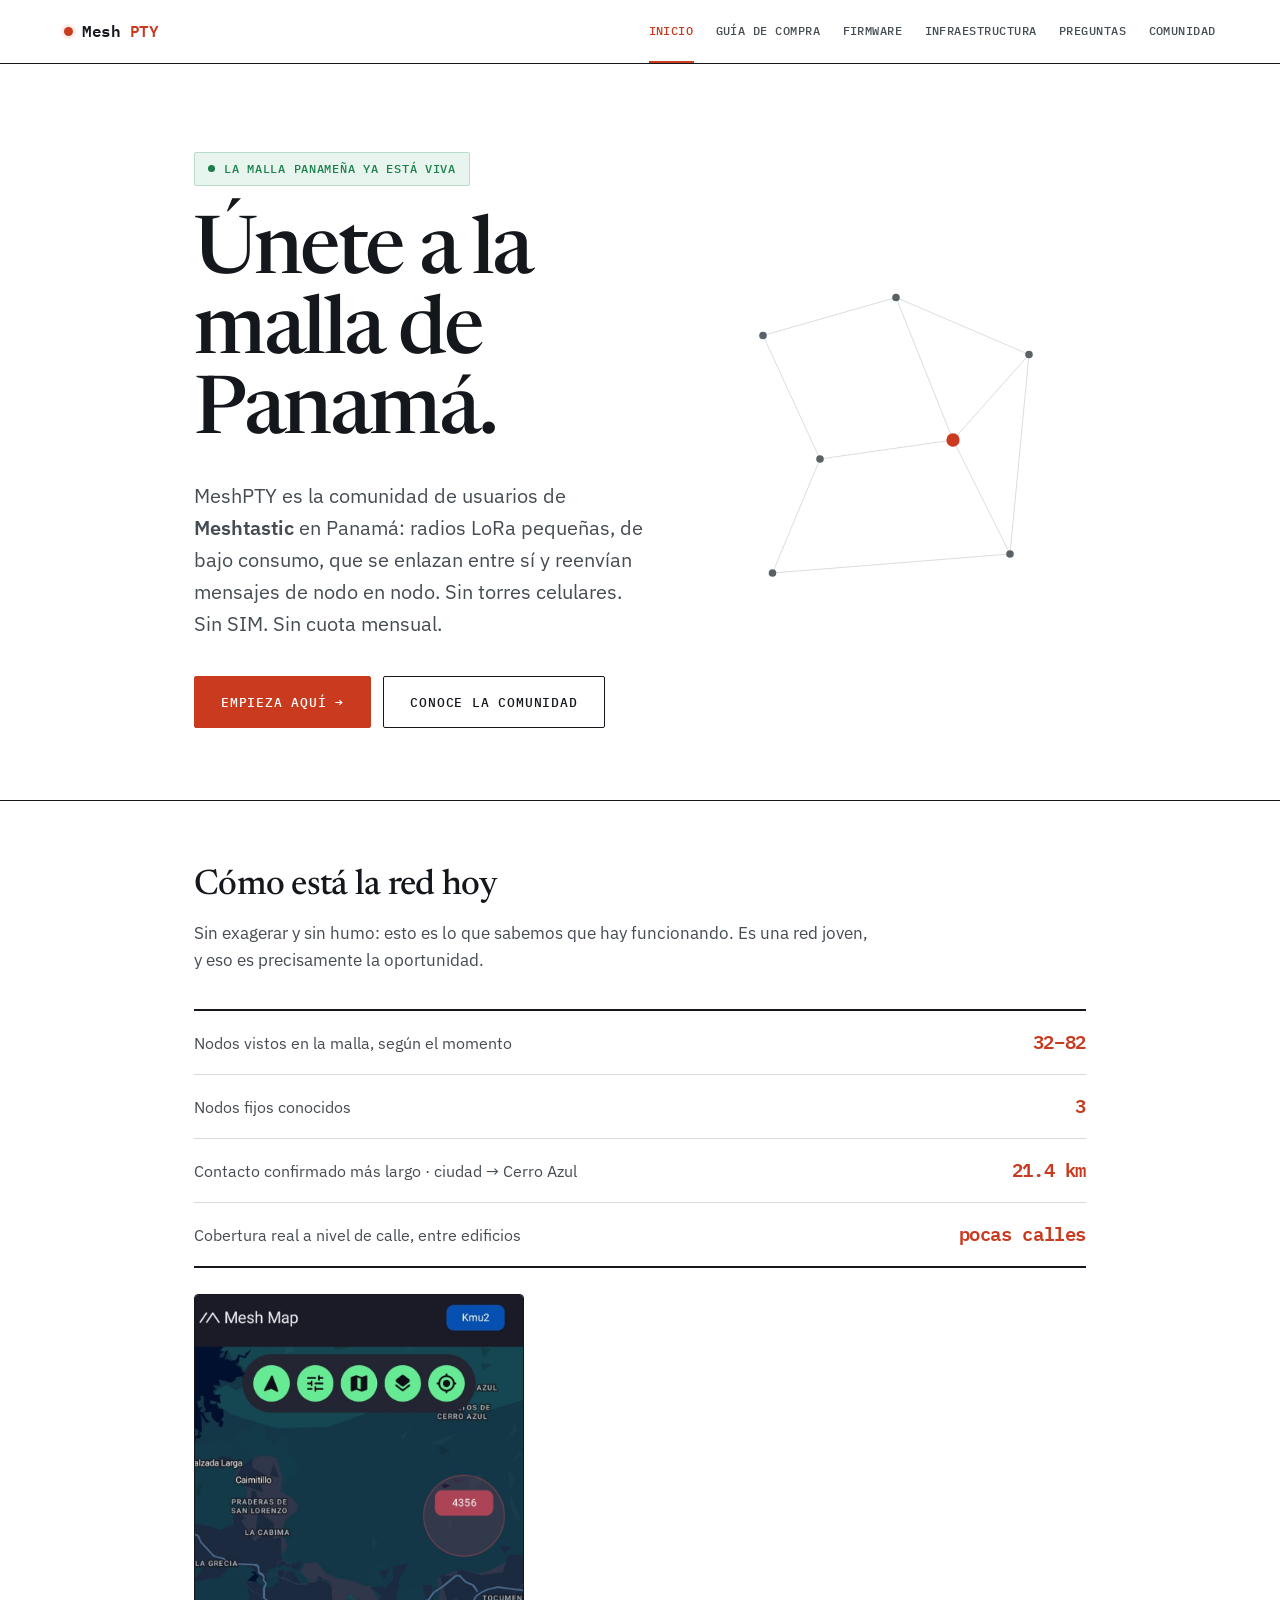
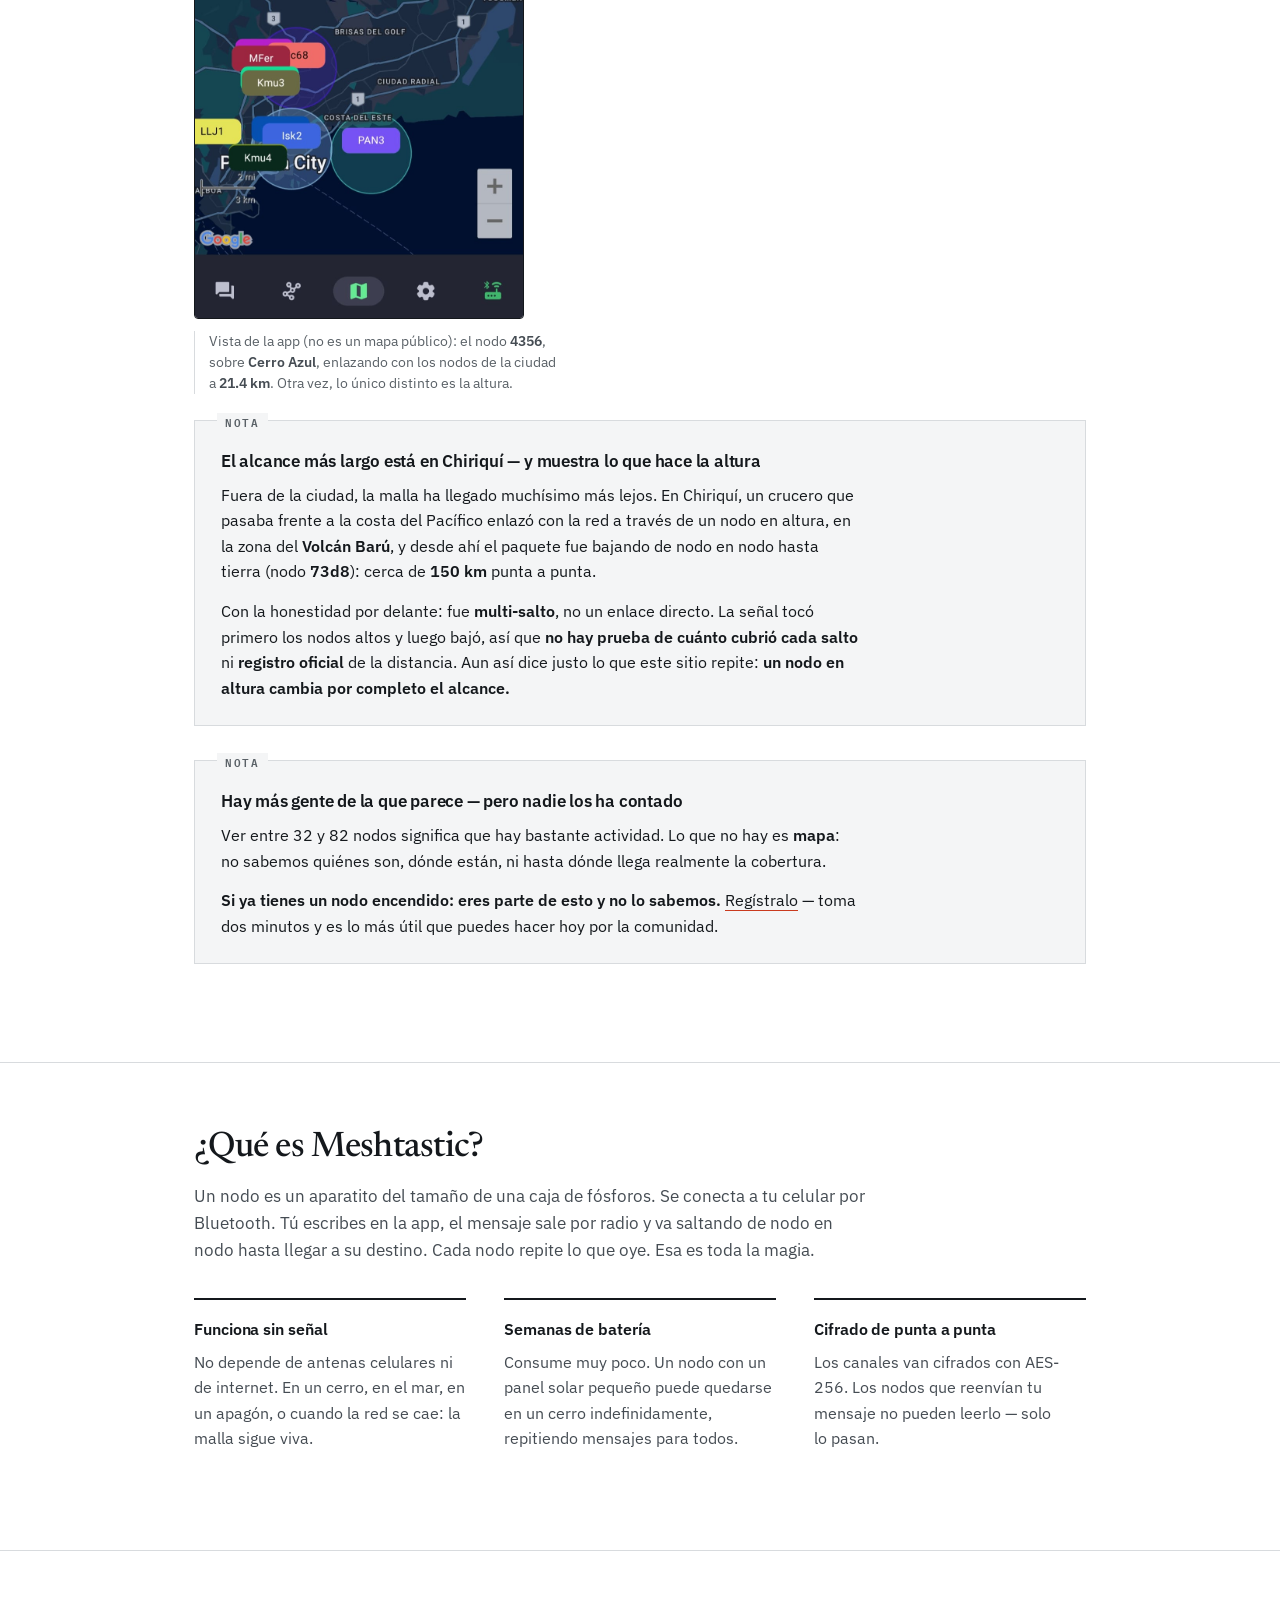
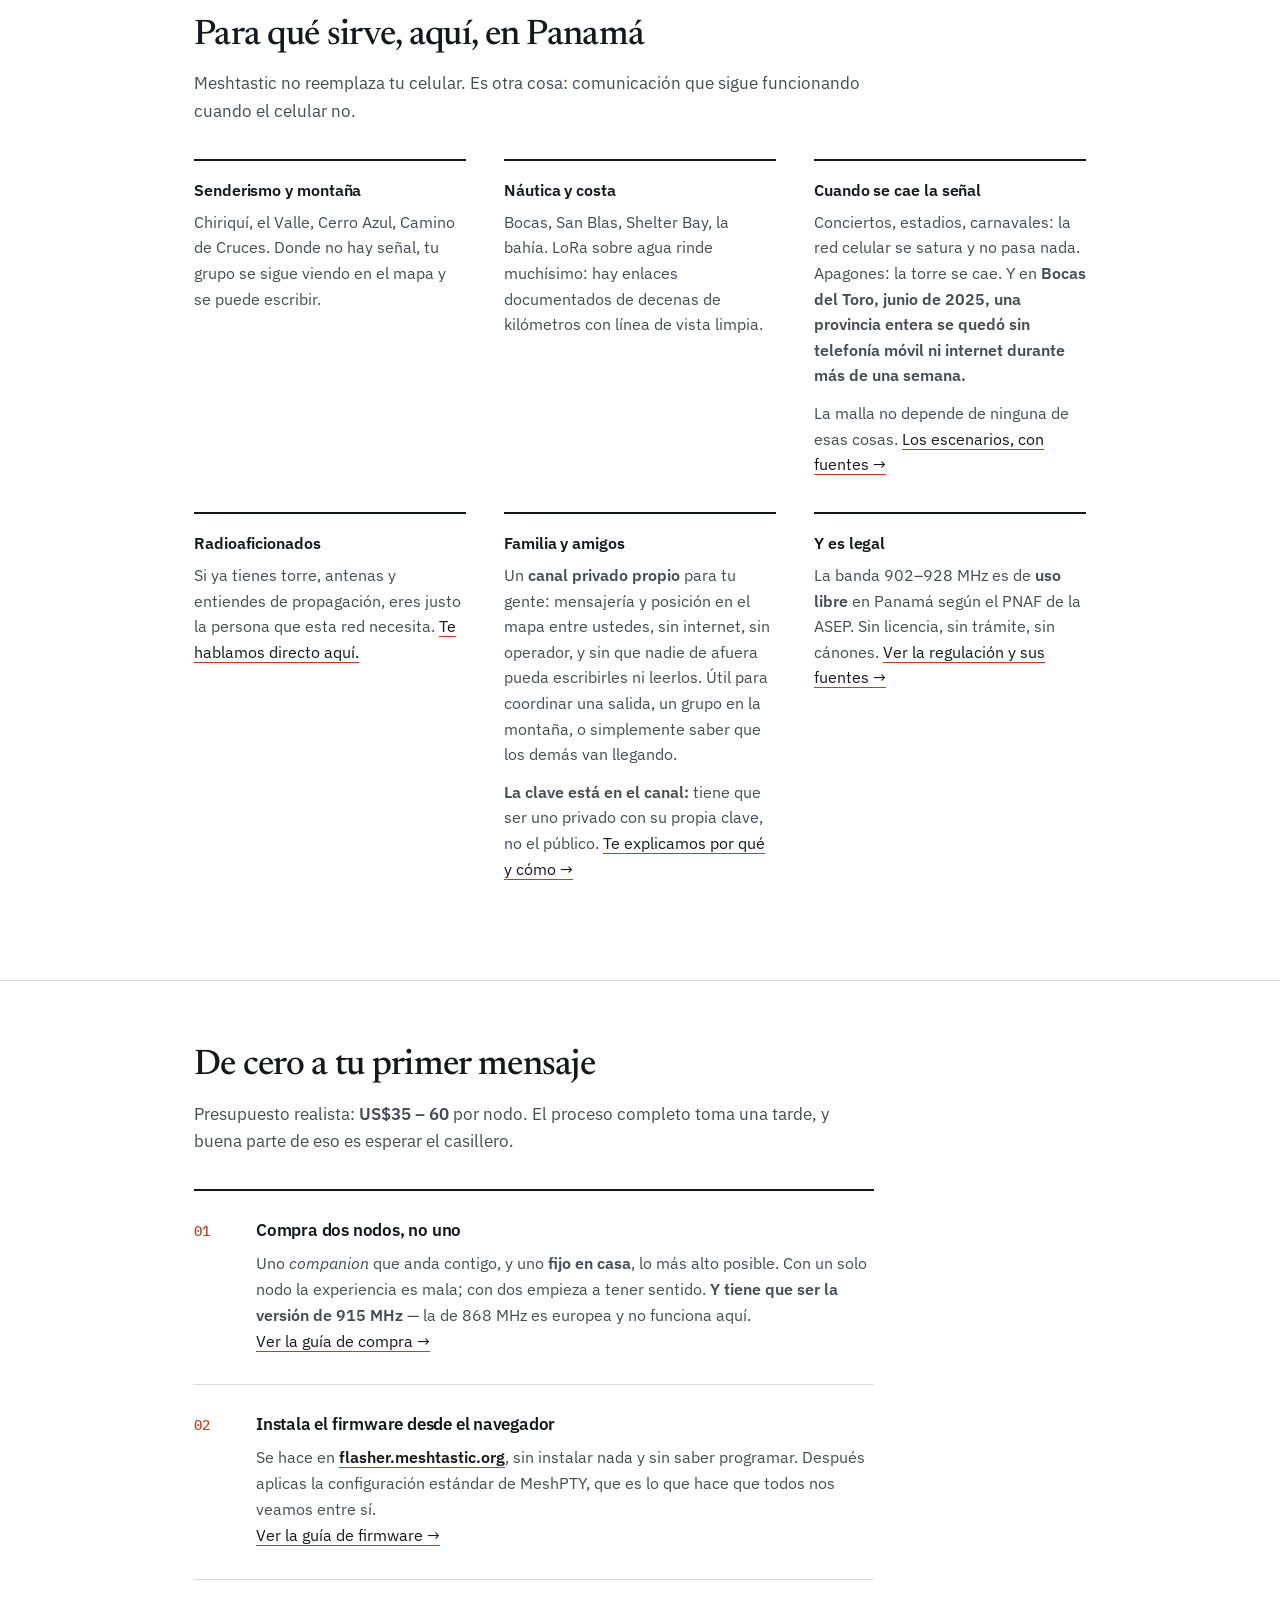
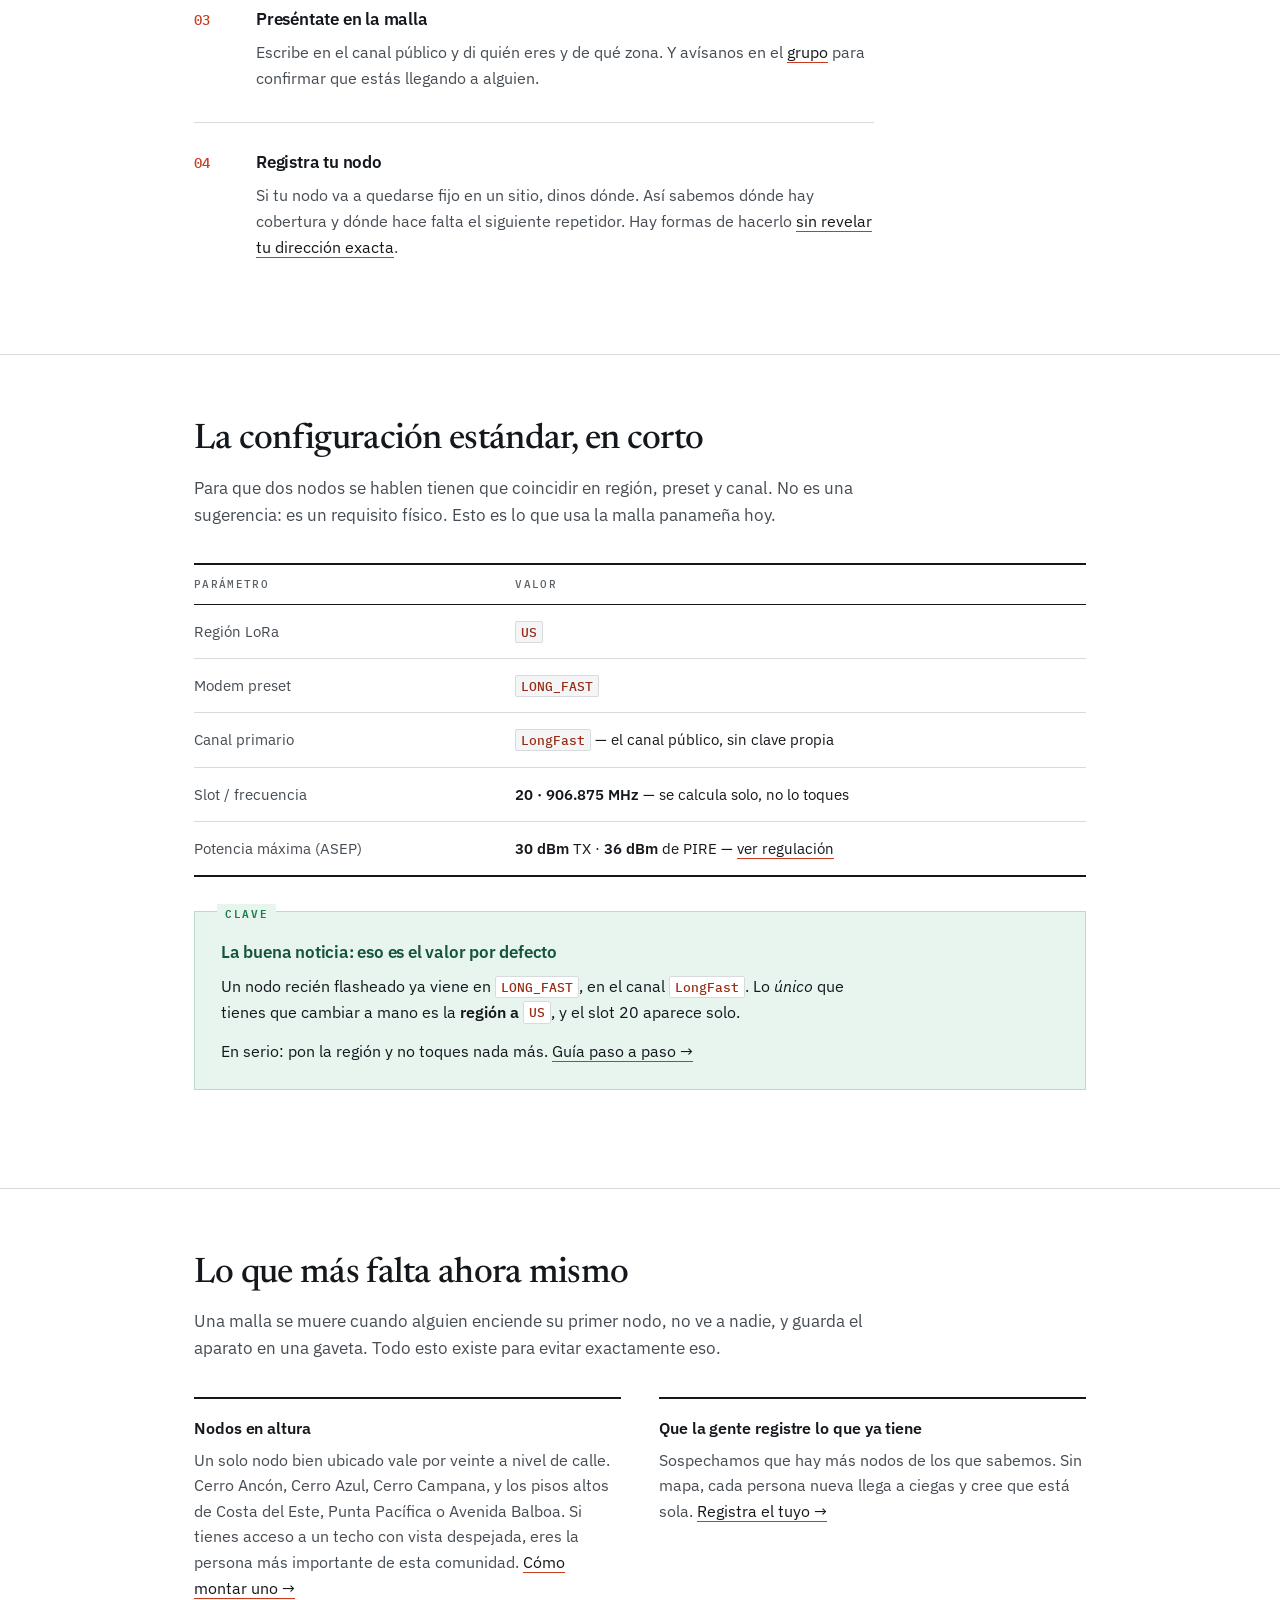
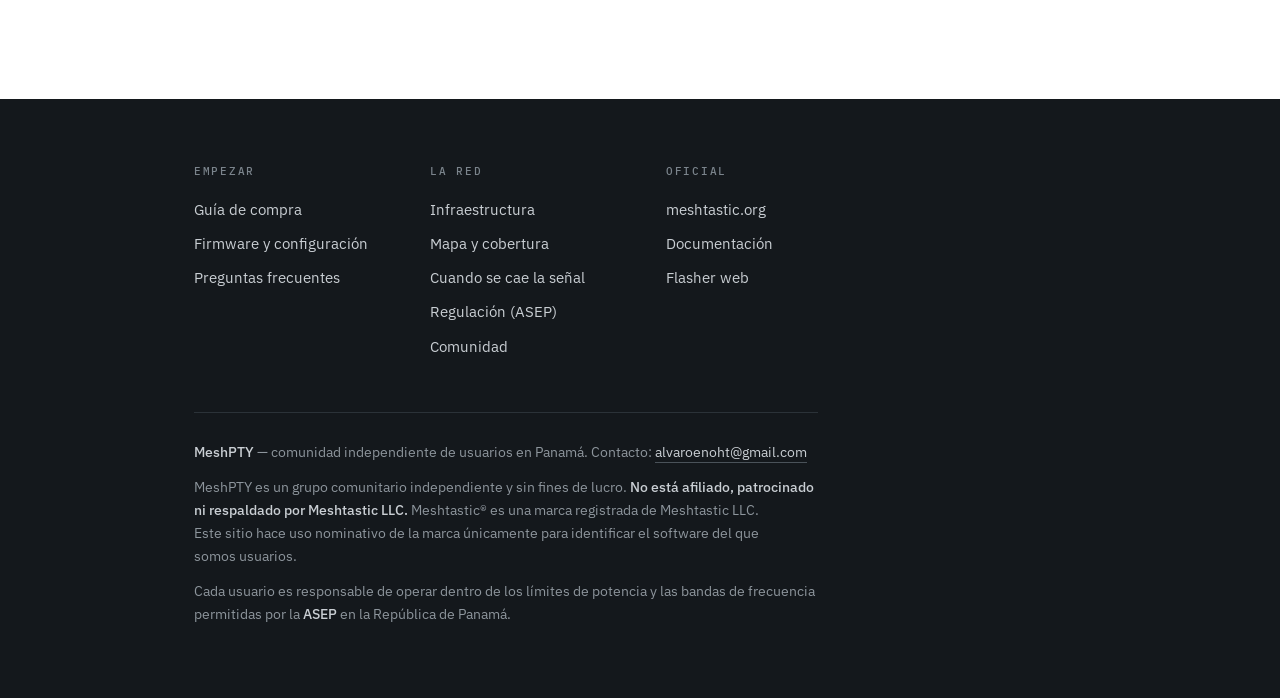
==== index.html @ 0e5d808c "Update longest confirmed contact to 21.4 km (Cerro Azul) A confirmed city-to-Cerro-Azul contact of 2" ====
<!DOCTYPE html>
<html lang="es">
<head>
<meta charset="utf-8">
<meta name="viewport" content="width=device-width, initial-scale=1">
<title>MeshPTY — Comunidad de usuarios de Meshtastic en Panamá</title>
<meta name="description" content="MeshPTY es la comunidad independiente de usuarios de Meshtastic en Panamá. Mensajería por radio LoRa, sin internet y sin operador. Aprende a armar tu nodo y únete a la malla.">
<meta property="og:type" content="website">
<meta property="og:title" content="MeshPTY — Comunidad de usuarios de Meshtastic en Panamá">
<meta property="og:description" content="Mensajería por radio LoRa. Sin internet, sin operador, sin cuota mensual. La malla panameña ya está viva.">
<meta property="og:locale" content="es_PA">
<link rel="preconnect" href="https://fonts.googleapis.com">
<link rel="preconnect" href="https://fonts.gstatic.com" crossorigin>
<link rel="stylesheet" href="styles.css">
<link rel="icon" href="favicon.svg" type="image/svg+xml">
<meta name="theme-color" content="#14181c">
<meta property="og:site_name" content="MeshPTY">
<meta property="og:image" content="https://meshpty.github.io/og.png">
<meta property="og:image:width" content="1200">
<meta property="og:image:height" content="630">
<meta name="twitter:card" content="summary_large_image">
</head>
<body>
<a class="skip" href="#main">Saltar al contenido</a>

<nav>
  <div class="wrap-wide">
    <a class="brand" href="index.html"><span class="dot"></span>Mesh<b>PTY</b></a>
    <div class="links">
      <a href="index.html" aria-current="page">Inicio</a>
      <a href="comprar.html">Guía de compra</a>
      <a href="instalar.html">Firmware</a>
      <a href="nodos-fijos.html">Infraestructura</a>
      <a href="faq.html">Preguntas</a>
      <a href="comunidad.html">Comunidad</a>
    </div>
  </div>
</nav>

<main id="main">

<div class="hero">
  <div class="wrap hero-grid">
    <div class="hero-copy">
      <span class="badge"><span class="live"></span>La malla panameña ya está viva</span>
      <h1>Únete a la malla de Panamá.</h1>
      <p class="lede">
        MeshPTY es la comunidad de usuarios de <strong>Meshtastic</strong> en Panamá: radios LoRa
        pequeñas, de bajo consumo, que se enlazan entre sí y reenvían mensajes de nodo en nodo.
        Sin torres celulares. Sin SIM. Sin cuota mensual.
      </p>
      <div class="cta">
        <a class="btn primary" href="comprar.html">Empieza aquí →</a>
        <a class="btn" href="comunidad.html">Conoce la comunidad</a>
      </div>
    </div>

    <svg class="mesh" viewBox="0 0 400 400" aria-hidden="true" focusable="false">
      <g class="mesh-links">
        <line class="idle" x1="60"  y1="90"  x2="120" y2="220"/>
        <line class="idle" x1="340" y1="110" x2="320" y2="320"/>
        <line class="idle" x1="70"  y1="340" x2="320" y2="320"/>
        <line class="idle" x1="200" y1="50"  x2="340" y2="110"/>

        <line class="r1a" x1="70"  y1="340" x2="120" y2="220"/>
        <line class="r1b" x1="120" y1="220" x2="260" y2="200"/>
        <line class="r1c" x1="260" y1="200" x2="340" y2="110"/>

        <line class="r2a" x1="60"  y1="90"  x2="200" y2="50"/>
        <line class="r2b" x1="200" y1="50"  x2="260" y2="200"/>
        <line class="r2c" x1="260" y1="200" x2="320" y2="320"/>
      </g>

      <g class="mesh-nodes">
        <circle class="n-f" cx="70"  cy="340" r="4"/>
        <circle class="n-d" cx="120" cy="220" r="4"/>
        <circle class="n-c" cx="340" cy="110" r="4"/>
        <circle class="n-a" cx="60"  cy="90"  r="4"/>
        <circle class="n-b" cx="200" cy="50"  r="4"/>
        <circle class="n-g" cx="320" cy="320" r="4"/>
      </g>

      <circle class="mesh-hub" cx="260" cy="200" r="7"/>

      <circle class="packet p1" r="3.5"/>
      <circle class="packet p2" r="3.5"/>
    </svg>
  </div>
</div>

<section>
  <div class="wrap">
    <h2>Cómo está la red hoy</h2>
    <p class="sub">
      Sin exagerar y sin humo: esto es lo que sabemos que hay funcionando. Es una red joven, y eso es
      precisamente la oportunidad.
    </p>

    <div class="ledger">
      <dl>
        <div class="row">
          <dt>Nodos vistos en la malla, según el momento</dt>
          <span class="lead" aria-hidden="true"></span>
          <dd>32–82</dd>
        </div>
        <div class="row">
          <dt>Nodos fijos conocidos</dt>
          <span class="lead" aria-hidden="true"></span>
          <dd>3</dd>
        </div>
        <div class="row">
          <dt>Contacto confirmado más largo · ciudad → Cerro Azul</dt>
          <span class="lead" aria-hidden="true"></span>
          <dd>21.4 km</dd>
        </div>
        <div class="row">
          <dt>Cobertura real a nivel de calle, entre edificios</dt>
          <span class="lead" aria-hidden="true"></span>
          <dd>pocas calles</dd>
        </div>
      </dl>
    </div>

    <figure class="shot" style="margin-top:26px">
      <img src="img/contacto-cerro-azul.jpg" alt="Mesh Map de la app Meshtastic: el nodo 4356 sobre Cerro Azul, al noreste, enlazado con los nodos de la ciudad (Kmu3, Kmu4, Isk2, PAN3, MFer) a 21.4 km de distancia">
      <figcaption>
        Vista de la app (no es un mapa público): el nodo <strong>4356</strong>, sobre <strong>Cerro Azul</strong>,
        enlazando con los nodos de la ciudad a <strong>21.4 km</strong>. Otra vez, lo único distinto es la altura.
      </figcaption>
    </figure>

    <div class="box info" style="margin-top:26px">
      <h3>El alcance más largo está en Chiriquí — y muestra lo que hace la altura</h3>
      <p>
        Fuera de la ciudad, la malla ha llegado muchísimo más lejos. En Chiriquí, un crucero que pasaba
        frente a la costa del Pacífico enlazó con la red a través de un nodo en altura, en la zona del
        <strong>Volcán Barú</strong>, y desde ahí el paquete fue bajando de nodo en nodo hasta tierra
        (nodo <strong>73d8</strong>): cerca de <strong>150 km</strong> punta a punta.
      </p>
      <p class="mb0">
        Con la honestidad por delante: fue <strong>multi-salto</strong>, no un enlace directo. La señal
        tocó primero los nodos altos y luego bajó, así que <strong>no hay prueba de cuánto cubrió cada
        salto</strong> ni <strong>registro oficial</strong> de la distancia. Aun así dice justo lo que
        este sitio repite: <strong>un nodo en altura cambia por completo el alcance.</strong>
      </p>
    </div>

    <div class="box info" style="margin-top:26px">
      <h3>Hay más gente de la que parece — pero nadie los ha contado</h3>
      <p>
        Ver entre 32 y 82 nodos significa que hay bastante actividad. Lo que no hay es
        <strong>mapa</strong>: no sabemos quiénes son, dónde están, ni hasta dónde llega realmente la
        cobertura.
      </p>
      <p>
        <strong>Si ya tienes un nodo encendido: eres parte de esto y no lo sabemos.</strong>
        <a href="mapa.html">Regístralo</a> — toma dos minutos y es lo más útil que puedes hacer hoy por
        la comunidad.
      </p>
    </div>
  </div>
</section>

<section>
  <div class="wrap">
    <h2>¿Qué es Meshtastic?</h2>
    <p class="sub">
      Un nodo es un aparatito del tamaño de una caja de fósforos. Se conecta a tu celular por Bluetooth.
      Tú escribes en la app, el mensaje sale por radio y va saltando de nodo en nodo hasta llegar a su
      destino. Cada nodo repite lo que oye. Esa es toda la magia.
    </p>

    <div class="grid g3">
      <div class="card soft">
        <h3>Funciona sin señal</h3>
        <p>
          No depende de antenas celulares ni de internet. En un cerro, en el mar, en un apagón, o cuando
          la red se cae: la malla sigue viva.
        </p>
      </div>
      <div class="card soft">
        <h3>Semanas de batería</h3>
        <p>
          Consume muy poco. Un nodo con un panel solar pequeño puede quedarse en un cerro
          indefinidamente, repitiendo mensajes para todos.
        </p>
      </div>
      <div class="card soft">
        <h3>Cifrado de punta a punta</h3>
        <p>
          Los canales van cifrados con AES-256. Los nodos que reenvían tu mensaje no pueden leerlo — solo
          lo pasan.
        </p>
      </div>
    </div>
  </div>
</section>

<section>
  <div class="wrap">
    <h2>Para qué sirve, aquí, en Panamá</h2>
    <p class="sub">
      Meshtastic no reemplaza tu celular. Es otra cosa: comunicación que sigue funcionando cuando el
      celular no.
    </p>

    <div class="grid g2">
      <div class="card">
        <h3>Senderismo y montaña</h3>
        <p>
          Chiriquí, el Valle, Cerro Azul, Camino de Cruces. Donde no hay señal, tu grupo se sigue viendo
          en el mapa y se puede escribir.
        </p>
      </div>
      <div class="card">
        <h3>Náutica y costa</h3>
        <p>
          Bocas, San Blas, Shelter Bay, la bahía. LoRa sobre agua rinde muchísimo: hay enlaces
          documentados de decenas de kilómetros con línea de vista limpia.
        </p>
      </div>
      <div class="card">
        <h3>Cuando se cae la señal</h3>
        <p>
          Conciertos, estadios, carnavales: la red celular se satura y no pasa nada. Apagones: la torre
          se cae. Y en <strong>Bocas del Toro, junio de 2025, una provincia entera se quedó sin telefonía
          móvil ni internet durante más de una semana.</strong>
        </p>
        <p>
          La malla no depende de ninguna de esas cosas.
          <a href="sin-senal.html">Los escenarios, con fuentes →</a>
        </p>
      </div>
      <div class="card">
        <h3>Radioaficionados</h3>
        <p>
          Si ya tienes torre, antenas y entiendes de propagación, eres justo la persona que esta red
          necesita. <a href="comunidad.html#radioaficionados">Te hablamos directo aquí.</a>
        </p>
      </div>
      <div class="card">
        <h3>Familia y amigos</h3>
        <p>
          Un <strong>canal privado propio</strong> para tu gente: mensajería y posición en el mapa entre
          ustedes, sin internet, sin operador, y sin que nadie de afuera pueda escribirles ni leerlos.
          Útil para coordinar una salida, un grupo en la montaña, o simplemente saber que los demás van
          llegando.
        </p>
        <p>
          <strong>La clave está en el canal:</strong> tiene que ser uno privado con su propia clave, no
          el público. <a href="faq.html">Te explicamos por qué y cómo →</a>
        </p>
      </div>
      <div class="card">
        <h3>Y es legal</h3>
        <p>
          La banda 902–928 MHz es de <strong>uso libre</strong> en Panamá según el PNAF de la ASEP. Sin
          licencia, sin trámite, sin cánones.
          <a href="legal.html">Ver la regulación y sus fuentes →</a>
        </p>
      </div>
    </div>
  </div>
</section>

<section>
  <div class="wrap">
    <h2>De cero a tu primer mensaje</h2>
    <p class="sub">
      Presupuesto realista: <strong>US$35 – 60</strong> por nodo. El proceso completo toma una tarde, y
      buena parte de eso es esperar el casillero.
    </p>

    <ol class="steps">
      <li>
        <h3>Compra dos nodos, no uno</h3>
        <p>
          Uno <em>companion</em> que anda contigo, y uno <strong>fijo en casa</strong>, lo más alto
          posible. Con un solo nodo la experiencia es mala; con dos empieza a tener sentido.
          <strong>Y tiene que ser la versión de 915 MHz</strong> — la de 868 MHz es europea y no
          funciona aquí.
          <br><a href="comprar.html">Ver la guía de compra →</a>
        </p>
      </li>
      <li>
        <h3>Instala el firmware desde el navegador</h3>
        <p>
          Se hace en <strong><a href="https://flasher.meshtastic.org" target="_blank" rel="noopener">flasher.meshtastic.org</a></strong>,
          sin instalar nada y sin saber programar. Después aplicas la configuración estándar de MeshPTY,
          que es lo que hace que todos nos veamos entre sí.
          <br><a href="instalar.html">Ver la guía de firmware →</a>
        </p>
      </li>
      <li>
        <h3>Preséntate en la malla</h3>
        <p>
          Escribe en el canal público y di quién eres y de qué zona. Y avísanos en el
          <a href="comunidad.html">grupo</a> para confirmar que estás llegando a alguien.
        </p>
      </li>
      <li>
        <h3>Registra tu nodo</h3>
        <p>
          Si tu nodo va a quedarse fijo en un sitio, dinos dónde. Así sabemos dónde hay cobertura y dónde
          hace falta el siguiente repetidor. Hay formas de hacerlo
          <a href="nodos-fijos.html#privacidad">sin revelar tu dirección exacta</a>.
        </p>
      </li>
    </ol>
  </div>
</section>

<section>
  <div class="wrap">
    <h2>La configuración estándar, en corto</h2>
    <p class="sub">
      Para que dos nodos se hablen tienen que coincidir en región, preset y canal. No es una sugerencia:
      es un requisito físico. Esto es lo que usa la malla panameña hoy.
    </p>

    <div class="tbl-wrap">
      <table class="tbl">
        <thead>
          <tr><th scope="col">Parámetro</th><th scope="col">Valor</th></tr>
        </thead>
        <tbody>
          <tr><td>Región LoRa</td><td><strong><code>US</code></strong></td></tr>
          <tr><td>Modem preset</td><td><strong><code>LONG_FAST</code></strong></td></tr>
          <tr><td>Canal primario</td><td><strong><code>LongFast</code></strong> — el canal público, sin clave propia</td></tr>
          <tr><td>Slot / frecuencia</td><td><strong>20 · 906.875 MHz</strong> — se calcula solo, no lo toques</td></tr>
          <tr><td>Potencia máxima (ASEP)</td><td><strong>30 dBm</strong> TX · <strong>36 dBm</strong> de PIRE — <a href="legal.html">ver regulación</a></td></tr>
        </tbody>
      </table>
    </div>

    <div class="box ok">
      <h3>La buena noticia: eso es el valor por defecto</h3>
      <p>
        Un nodo recién flasheado ya viene en <code>LONG_FAST</code>, en el canal <code>LongFast</code>.
        Lo <em>único</em> que tienes que cambiar a mano es la <strong>región a <code>US</code></strong>, y
        el slot 20 aparece solo.
      </p>
      <p class="mb0">
        En serio: pon la región y no toques nada más. <a href="instalar.html">Guía paso a paso →</a>
      </p>
    </div>
  </div>
</section>

<section>
  <div class="wrap">
    <h2>Lo que más falta ahora mismo</h2>
    <p class="sub">
      Una malla se muere cuando alguien enciende su primer nodo, no ve a nadie, y guarda el aparato en
      una gaveta. Todo esto existe para evitar exactamente eso.
    </p>

    <div class="grid g2">
      <div class="card">
        <h3>Nodos en altura</h3>
        <p>
          Un solo nodo bien ubicado vale por veinte a nivel de calle. Cerro Ancón, Cerro Azul, Cerro
          Campana, y los pisos altos de Costa del Este, Punta Pacífica o Avenida Balboa. Si tienes acceso
          a un techo con vista despejada, eres la persona más importante de esta comunidad.
          <a href="nodos-fijos.html">Cómo montar uno →</a>
        </p>
      </div>
      <div class="card">
        <h3>Que la gente registre lo que ya tiene</h3>
        <p>
          Sospechamos que hay más nodos de los que sabemos. Sin mapa, cada persona nueva llega a ciegas y
          cree que está sola. <a href="mapa.html">Registra el tuyo →</a>
        </p>
      </div>
    </div>
  </div>
</section>

</main>

<footer>
  <div class="wrap">
    <div class="cols">
      <div class="col">
        <h4>Empezar</h4>
        <a href="comprar.html">Guía de compra</a>
        <a href="instalar.html">Firmware y configuración</a>
        <a href="faq.html">Preguntas frecuentes</a>
      </div>
      <div class="col">
        <h4>La red</h4>
        <a href="nodos-fijos.html">Infraestructura</a>
        <a href="mapa.html">Mapa y cobertura</a>
        <a href="sin-senal.html">Cuando se cae la señal</a>
        <a href="legal.html">Regulación (ASEP)</a>
        <a href="comunidad.html">Comunidad</a>
      </div>
      <div class="col">
        <h4>Oficial</h4>
        <a href="https://meshtastic.org" target="_blank" rel="noopener">meshtastic.org</a>
        <a href="https://meshtastic.org/docs/getting-started/" target="_blank" rel="noopener">Documentación</a>
        <a href="https://flasher.meshtastic.org" target="_blank" rel="noopener">Flasher web</a>
      </div>
    </div>

    <div class="fine">
      <p>
        <strong>MeshPTY</strong> — comunidad independiente de usuarios en Panamá.
        Contacto: <a href="mailto:alvaroenoht@gmail.com">alvaroenoht@gmail.com</a>
      </p>
      <p>
        MeshPTY es un grupo comunitario independiente y sin fines de lucro. <strong>No está afiliado,
        patrocinado ni respaldado por Meshtastic LLC.</strong> Meshtastic® es una marca registrada de
        Meshtastic LLC. Este sitio hace uso nominativo de la marca únicamente para identificar el software
        del que somos usuarios.
      </p>
      <p>
        Cada usuario es responsable de operar dentro de los límites de potencia y las bandas de frecuencia
        permitidas por la <strong>ASEP</strong> en la República de Panamá.
      </p>
    </div>
  </div>
</footer>

</body>
</html>
---- styles.css ----
/* ============================================================
   MeshPTY — sistema visual
   Registro: manual de campo. No landing, no SaaS.

   Escena: azotea en Ciudad de Panamá, mediodía, sol directo.
   Alguien con el celular en una mano y un nodo en la otra,
   leyendo LONG_FAST sin poder equivocarse.
   → Tema claro, alto contraste, denso, legible bajo reflejo.

   Color:  naranja de torre (#C93A1E) — el naranja internacional
           de obstrucción, el que se pinta en las antenas.
   Tipos:  Newsreader (serif, titulares · autoridad de manual)
           IBM Plex Sans (cuerpo)
           IBM Plex Mono (datos, etiquetas, config)
           Eje de contraste real: serif + sans + mono.
   ============================================================ */

@import url('https://fonts.googleapis.com/css2?family=Newsreader:ital,opsz,wght@0,6..72,400;0,6..72,500;0,6..72,600;1,6..72,400&family=IBM+Plex+Sans:wght@400;500;600;700&family=IBM+Plex+Mono:wght@400;500;600&display=swap');

:root{
  /* --- tipos --- */
  --font-display:"Newsreader", Georgia, serif;
  --font-body:"IBM Plex Sans", system-ui, -apple-system, sans-serif;
  --font-mono:"IBM Plex Mono", ui-monospace, SFMono-Regular, Menlo, monospace;

  /* --- superficie: off-white croma 0, sin tinte "cálido" --- */
  --paper:#ffffff;
  --paper-2:#f4f5f6;
  --paper-3:#eceeef;

  /* --- tinta: contraste verificado sobre --paper y --paper-2 --- */
  --ink:#14181c;      /* 16.4:1 */
  --ink-2:#454c53;    /* 8.0:1  */
  --ink-3:#5a6167;    /* 5.9:1  — piso para texto pequeño */

  /* --- reglas --- */
  --rule:#d8dbde;
  --rule-strong:#14181c;

  /* --- señal: naranja de torre --- */
  --signal:#c93a1e;        /* 5.1:1 sobre blanco */
  --signal-deep:#992a13;   /* 7.4:1 */
  --signal-tint:#fdeee9;
  --signal-line:#f0c4b8;

  /* --- vivo --- */
  --live:#1b7f4c;          /* 5.0:1 */
  --live-tint:#e8f4ee;
  --live-line:#b8dcc8;

  /* --- z-index semántico --- */
  --z-sticky:100;
  --z-skip:200;

  /* --- ritmo --- */
  --measure:68ch;
  --max:940px;
  --max-wide:1200px;

  /* --- curva: exponencial, sin rebote --- */
  --ease:cubic-bezier(.22,1,.36,1);
}

*{box-sizing:border-box}

html{
  scroll-behavior:smooth;
  /* permite animar block-size:auto en el FAQ (Chrome/Edge) */
  interpolate-size:allow-keywords;
}

/* la barra es fija: cualquier ancla debe aterrizar DEBAJO de ella,
   no detrás. Sin esto, "#privacidad" deja el titular tapado. */
[id]{scroll-margin-top:84px}

::selection{background:var(--signal);color:#fff}

body{
  margin:0;
  background:var(--paper);
  color:var(--ink);
  font-family:var(--font-body);
  font-size:17px;
  line-height:1.65;
  -webkit-font-smoothing:antialiased;
  text-rendering:optimizeLegibility;
}

.wrap{max-width:var(--max);margin:0 auto;padding:0 24px}
.wrap-wide{max-width:var(--max-wide);margin:0 auto;padding:0 24px}

/* medida de línea: la prosa no pasa de ~68ch */
section p,
section ul,
section ol,
.phead p{max-width:var(--measure)}

a{color:var(--ink);text-decoration:none;
  background-image:linear-gradient(var(--signal),var(--signal));
  background-size:100% 1px;background-repeat:no-repeat;background-position:0 100%;
  padding-bottom:1px;transition:background-size .25s var(--ease), color .2s var(--ease);
}
a:hover{color:var(--signal-deep);background-size:100% 2px}
a:focus-visible,button:focus-visible{
  outline:2px solid var(--signal);outline-offset:3px;border-radius:2px;
}

strong{font-weight:600}
em{font-style:italic}

code{
  font-family:var(--font-mono);
  font-weight:500;font-size:.86em;
  background:var(--paper-2);
  border:1px solid var(--rule);
  padding:.08em .38em;border-radius:2px;
  color:var(--signal-deep);
  white-space:nowrap;
}

/* ---------- skip ---------- */
.skip{
  position:absolute;left:-9999px;top:0;z-index:var(--z-skip);
  background:var(--ink);color:#fff;padding:12px 18px;font-weight:600;
  background-image:none;
}
.skip:focus{left:0}

/* ============================================================
   NAV — barra de estación. Mono, densa, scroll lateral en móvil.
   ============================================================ */
nav{
  position:sticky;top:0;z-index:var(--z-sticky);
  background:var(--paper);
  border-bottom:1px solid var(--rule-strong);
}
nav .wrap-wide{display:flex;align-items:center;gap:28px;min-height:60px}

.brand{
  display:flex;align-items:center;gap:9px;flex:none;
  font-family:var(--font-mono);
  font-weight:600;font-size:1.02rem;letter-spacing:-.02em;
  color:var(--ink);background-image:none;padding:0;
}
.brand:hover{color:var(--ink)}
.brand .dot{
  width:9px;height:9px;border-radius:50%;background:var(--signal);flex:none;
  box-shadow:0 0 0 3px var(--signal-tint);
}
.brand b{color:var(--signal);font-weight:600}

nav .links{
  margin-left:auto;display:flex;gap:22px;align-items:center;
  overflow-x:auto;scrollbar-width:none;
  -webkit-overflow-scrolling:touch;
}
nav .links::-webkit-scrollbar{display:none}
nav .links a{
  font-family:var(--font-mono);
  font-size:.78rem;font-weight:500;letter-spacing:.04em;
  text-transform:uppercase;white-space:nowrap;
  color:var(--ink-2);background-image:none;padding:20px 0;
  border-bottom:2px solid transparent;
  transition:color .18s var(--ease),border-color .18s var(--ease);
}
nav .links a:hover{color:var(--ink);border-bottom-color:var(--rule)}
nav .links a[aria-current="page"]{color:var(--signal);border-bottom-color:var(--signal)}

@media(max-width:900px){
  nav .wrap-wide{gap:16px;padding-right:0}
  nav .links{gap:18px;padding-right:24px;mask-image:linear-gradient(90deg,#000 88%,transparent)}
  nav .links a{padding:18px 0;font-size:.74rem}
}

/* ============================================================
   CABECERAS
   ============================================================ */
.phead{
  padding:64px 0 44px;
  border-bottom:1px solid var(--rule);
}
.phead .eyebrow{
  display:block;
  font-family:var(--font-mono);
  font-size:.72rem;font-weight:500;letter-spacing:.14em;
  text-transform:uppercase;color:var(--signal);
  margin-bottom:18px;
}
.phead h1{
  margin:0 0 18px;
  font-family:var(--font-display);
  font-size:clamp(2.4rem,5.6vw,3.8rem);
  line-height:1.05;letter-spacing:-.025em;font-weight:500;
  text-wrap:balance;
}
.phead p{margin:0;color:var(--ink-2);font-size:1.15rem;line-height:1.55}

/* ---------- hero (portada) ---------- */
.hero{
  padding:88px 0 72px;
  border-bottom:1px solid var(--rule-strong);
  position:relative;overflow:hidden;
}
.hero-grid{
  display:grid;
  grid-template-columns:minmax(0,1fr) minmax(0,380px);
  gap:56px;align-items:center;
}
.hero-copy{min-width:0}
@media(max-width:900px){
  .hero-grid{grid-template-columns:minmax(0,1fr);gap:40px}
  .hero .mesh{max-width:320px;margin:0 auto}
}

/* ============================================================
   LA MALLA — no es decoración. Es el mecanismo del sitio.

   Meshtastic funciona por ALMACENAMIENTO Y REENVÍO: un nodo
   recibe el paquete, lo guarda, y entonces lo retransmite.
   Por eso el paquete no se desliza: SALTA, se detiene en cada
   nodo, y vuelve a salir. Al llegar, el nodo se enciende y el
   enlace que usó se ilumina.

   Dos rutas simultáneas, porque una malla no tiene un camino
   único — tiene todos los caminos a la vez.
   ============================================================ */
.hero .mesh{width:100%;height:auto;overflow:visible}
.mesh-links line{stroke:var(--rule);stroke-width:1}
.mesh-nodes circle{fill:var(--ink-3)}
.mesh-hub{fill:var(--signal)}
.packet{fill:var(--signal);opacity:0}

@media (prefers-reduced-motion: no-preference){

  /* --- los paquetes: saltan y descansan en cada nodo --- */
  .packet.p1{
    offset-path:path("M 70 340 L 120 220 L 260 200 L 340 110");
    animation:hop-1 4.6s linear infinite;
  }
  .packet.p2{
    offset-path:path("M 60 90 L 200 50 L 260 200 L 320 320");
    animation:hop-2 5.8s linear infinite;
    animation-delay:1.9s;
  }

  /* --- los enlaces se encienden justo cuando el paquete pasa --- */
  .mesh-links .r1a{animation:lit-r1a 4.6s linear infinite}
  .mesh-links .r1b{animation:lit-r1b 4.6s linear infinite}
  .mesh-links .r1c{animation:lit-r1c 4.6s linear infinite}
  .mesh-links .r2a{animation:lit-r2a 5.8s linear infinite 1.9s}
  .mesh-links .r2b{animation:lit-r2b 5.8s linear infinite 1.9s}
  .mesh-links .r2c{animation:lit-r2c 5.8s linear infinite 1.9s}

  /* --- los nodos: el que recibe se enciende. El resto respira --- */
  .mesh-nodes .n-d{animation:recv-1-hop 4.6s linear infinite}
  .mesh-nodes .n-c{animation:recv-1-end 4.6s linear infinite}
  .mesh-nodes .n-b{animation:recv-2-hop 5.8s linear infinite 1.9s}
  .mesh-nodes .n-g{animation:recv-2-end 5.8s linear infinite 1.9s}
  .mesh-nodes .n-f,
  .mesh-nodes .n-a{animation:node-breathe 4s var(--ease) infinite}
  .mesh-nodes .n-a{animation-delay:1.4s}

  /* el hub está en las dos rutas: nunca descansa */
  .mesh-hub{animation:hub-pulse 2.6s var(--ease) infinite}
}

/* Ruta 1 · F → D → E → C  (tramos: 33% / 69% / 100% del recorrido) */
@keyframes hop-1{
  0%{offset-distance:0%;opacity:0}
  4%{opacity:1}
  8%{offset-distance:0%}
  30%{offset-distance:33%;animation-timing-function:cubic-bezier(.4,0,.2,1)}
  38%{offset-distance:33%}
  62%{offset-distance:69%;animation-timing-function:cubic-bezier(.4,0,.2,1)}
  70%{offset-distance:69%}
  93%{offset-distance:100%;opacity:1;animation-timing-function:cubic-bezier(.4,0,.2,1)}
  100%{offset-distance:100%;opacity:0}
}
/* Ruta 2 · A → B → E → G */
@keyframes hop-2{
  0%{offset-distance:0%;opacity:0}
  4%{opacity:1}
  8%{offset-distance:0%}
  30%{offset-distance:33%;animation-timing-function:cubic-bezier(.4,0,.2,1)}
  38%{offset-distance:33%}
  62%{offset-distance:70%;animation-timing-function:cubic-bezier(.4,0,.2,1)}
  70%{offset-distance:70%}
  93%{offset-distance:100%;opacity:1;animation-timing-function:cubic-bezier(.4,0,.2,1)}
  100%{offset-distance:100%;opacity:0}
}

/* enlaces encendidos — cada uno solo durante su tramo */
@keyframes lit-r1a{
  0%,7%{stroke:var(--rule);stroke-width:1}
  10%{stroke:var(--signal);stroke-width:1.6}
  30%{stroke:var(--signal);stroke-width:1.6}
  46%,100%{stroke:var(--rule);stroke-width:1}
}
@keyframes lit-r1b{
  0%,37%{stroke:var(--rule);stroke-width:1}
  40%{stroke:var(--signal);stroke-width:1.6}
  62%{stroke:var(--signal);stroke-width:1.6}
  78%,100%{stroke:var(--rule);stroke-width:1}
}
@keyframes lit-r1c{
  0%,69%{stroke:var(--rule);stroke-width:1}
  72%{stroke:var(--signal);stroke-width:1.6}
  93%{stroke:var(--signal);stroke-width:1.6}
  100%{stroke:var(--rule);stroke-width:1}
}
@keyframes lit-r2a{
  0%,7%{stroke:var(--rule);stroke-width:1}
  10%{stroke:var(--signal);stroke-width:1.6}
  30%{stroke:var(--signal);stroke-width:1.6}
  46%,100%{stroke:var(--rule);stroke-width:1}
}
@keyframes lit-r2b{
  0%,37%{stroke:var(--rule);stroke-width:1}
  40%{stroke:var(--signal);stroke-width:1.6}
  62%{stroke:var(--signal);stroke-width:1.6}
  78%,100%{stroke:var(--rule);stroke-width:1}
}
@keyframes lit-r2c{
  0%,69%{stroke:var(--rule);stroke-width:1}
  72%{stroke:var(--signal);stroke-width:1.6}
  93%{stroke:var(--signal);stroke-width:1.6}
  100%{stroke:var(--rule);stroke-width:1}
}

/* nodos que reciben: se encienden al llegar el paquete */
@keyframes recv-1-hop{
  0%,29%{r:4;fill:var(--ink-3)}
  32%{r:7;fill:var(--signal)}
  44%{r:4.5;fill:var(--signal)}
  58%,100%{r:4;fill:var(--ink-3)}
}
@keyframes recv-1-end{
  0%,92%{r:4;fill:var(--ink-3)}
  95%{r:7;fill:var(--signal)}
  100%{r:5;fill:var(--signal)}
}
@keyframes recv-2-hop{
  0%,29%{r:4;fill:var(--ink-3)}
  32%{r:7;fill:var(--signal)}
  44%{r:4.5;fill:var(--signal)}
  58%,100%{r:4;fill:var(--ink-3)}
}
@keyframes recv-2-end{
  0%,92%{r:4;fill:var(--ink-3)}
  95%{r:7;fill:var(--signal)}
  100%{r:5;fill:var(--signal)}
}
@keyframes node-breathe{
  0%,100%{r:4;fill:var(--ink-3)}
  50%{r:5;fill:var(--ink-2)}
}
@keyframes hub-pulse{
  0%,100%{r:7;opacity:1}
  50%{r:8.6;opacity:.8}
}

.hero .badge{
  display:inline-flex;align-items:center;gap:9px;
  font-family:var(--font-mono);
  font-size:.76rem;font-weight:500;letter-spacing:.06em;text-transform:uppercase;
  color:var(--live);
  border:1px solid var(--live-line);background:var(--live-tint);
  padding:6px 13px;border-radius:2px;margin-bottom:28px;
}
.hero .badge .live{
  width:7px;height:7px;border-radius:50%;background:var(--live);flex:none;
  animation:pulse 2.4s var(--ease) infinite;
}
@keyframes pulse{
  0%,100%{opacity:1;box-shadow:0 0 0 0 rgba(27,127,76,.4)}
  50%{opacity:.75;box-shadow:0 0 0 5px rgba(27,127,76,0)}
}

.hero h1{
  margin:0 0 26px;
  font-family:var(--font-display);
  font-size:clamp(2.8rem,7vw,5rem);
  line-height:1;letter-spacing:-.03em;font-weight:500;
  max-width:14ch;text-wrap:balance;
}
.hero .lede{
  font-size:clamp(1.08rem,2vw,1.25rem);color:var(--ink-2);
  max-width:56ch;margin:0 0 36px;line-height:1.6;text-wrap:pretty;
}

/* ============================================================
   BOTONES — rectos, sin radio grande. Herramienta, no producto.
   ============================================================ */
.cta{display:flex;flex-wrap:wrap;gap:12px}
.btn{
  display:inline-block;padding:14px 26px;border-radius:2px;
  font-family:var(--font-mono);
  font-weight:500;font-size:.84rem;letter-spacing:.06em;text-transform:uppercase;
  border:1px solid var(--ink);color:var(--ink);background:transparent;
  background-image:none;
  transition:background-color .2s var(--ease),color .2s var(--ease),border-color .2s var(--ease);
}
.btn:hover{background:var(--ink);color:#fff;border-color:var(--ink)}
.btn.primary{background:var(--signal);border-color:var(--signal);color:#fff}
.btn.primary:hover{background:var(--signal-deep);border-color:var(--signal-deep);color:#fff}

/* ============================================================
   SECCIONES Y TITULARES
   ============================================================ */
section{padding:64px 0}
section + section{border-top:1px solid var(--rule)}

h2{
  font-family:var(--font-display);
  font-size:clamp(1.6rem,3.4vw,2.2rem);
  letter-spacing:-.02em;font-weight:500;line-height:1.18;
  margin:0 0 14px;text-wrap:balance;
}
h3{
  font-family:var(--font-display);
  font-size:1.22rem;font-weight:600;letter-spacing:-.012em;
  margin:34px 0 8px;line-height:1.3;text-wrap:balance;
}
h3:first-child{margin-top:0}

p{margin:0 0 17px;text-wrap:pretty}
.sub{color:var(--ink-2);margin:0 0 34px;font-size:1.06rem;line-height:1.6}
.muted{color:var(--ink-2)}
.small{font-size:.92rem}

/* ============================================================
   ENTRADAS EN REJILLA — no son tarjetas.
   Regla superior gruesa + texto. Índice editorial, no card grid.
   ============================================================ */
.grid{display:grid;gap:0}
.g2,.g3{
  grid-template-columns:repeat(auto-fit,minmax(260px,1fr));
  column-gap:38px;row-gap:0;
}

.card{
  position:relative;
  background:none;border:0;border-radius:0;
  padding:20px 0 34px;margin:0;
}
/* la regla es un pseudo-elemento para poder dibujarla */
.card::before{
  content:"";position:absolute;top:0;left:0;right:0;height:2px;
  background:var(--rule-strong);transform-origin:left center;
}
.card h3{
  margin:0 0 10px;
  font-family:var(--font-body);
  font-size:1.02rem;font-weight:600;letter-spacing:-.005em;
}
.card p{color:var(--ink-2);font-size:.97rem;margin-bottom:12px;max-width:none}
.card p:last-child{margin-bottom:0}
.card.soft{background:none}

/* el icono deja de ser emoji decorativo: se oculta.
   La jerarquía la lleva la regla y el titular. */
.card .ico,
section > .wrap > .grid .ico{display:none}

/* ============================================================
   PASOS — número colgado en el margen, mono. Sin chip redondeado.
   ============================================================ */
ol.steps{list-style:none;counter-reset:s;margin:0;padding:0;display:block}
ol.steps > li{
  counter-increment:s;position:relative;
  background:none;border:0;border-top:1px solid var(--rule);
  border-radius:0;
  padding:28px 0 30px 62px;
}
ol.steps > li:first-child{border-top:2px solid var(--rule-strong)}
ol.steps > li::before{
  content:counter(s,decimal-leading-zero);
  position:absolute;left:0;top:29px;
  width:auto;height:auto;background:none;border:0;
  font-family:var(--font-mono);
  font-size:.86rem;font-weight:500;letter-spacing:.02em;
  color:var(--signal);
  display:block;
}
ol.steps > li h3{
  margin:0 0 10px;
  font-family:var(--font-body);
  font-size:1.06rem;font-weight:600;
}
ol.steps > li p{color:var(--ink-2);font-size:.98rem;max-width:62ch}
ol.steps > li p:last-child{margin-bottom:0}

/* ============================================================
   TABLAS — densas, regladas, cabecera mono. Hoja de datos.
   ============================================================ */
.tbl-wrap{overflow-x:auto;margin:0 0 24px}
table.tbl{
  width:100%;border-collapse:collapse;
  border:0;border-top:2px solid var(--rule-strong);
  border-bottom:2px solid var(--rule-strong);
  font-size:.96rem;background:none;
}
table.tbl th,table.tbl td{
  padding:14px 20px 14px 0;text-align:left;vertical-align:top;
  border-bottom:1px solid var(--rule);
}
table.tbl th:last-child,table.tbl td:last-child{padding-right:0}
table.tbl thead th{
  background:none;color:var(--ink-3);
  font-family:var(--font-mono);
  font-size:.7rem;letter-spacing:.12em;text-transform:uppercase;font-weight:500;
  padding-top:10px;padding-bottom:10px;
  border-bottom:1px solid var(--rule-strong);
}
table.tbl tbody tr:last-child td{border-bottom:none}
table.tbl td:first-child{color:var(--ink-2)}
table.tbl td strong{color:var(--ink)}

/* ============================================================
   AVISOS — sin franja lateral. Etiqueta mono colgada del borde.
   ============================================================ */
.box{
  position:relative;
  border:1px solid var(--rule);
  border-radius:0;
  padding:30px 26px 24px;
  margin:34px 0;
  background:var(--paper);
}
.box::before{
  position:absolute;top:-8px;left:22px;
  font-family:var(--font-mono);
  font-size:.66rem;font-weight:600;letter-spacing:.16em;text-transform:uppercase;
  padding:0 8px;background:var(--paper);
}
.box h3{
  margin:0 0 10px;
  font-family:var(--font-body);
  font-size:1.04rem;font-weight:600;
}
.box p{font-size:.97rem;margin-bottom:14px;max-width:64ch}
.box p:last-child{margin-bottom:0}
.box ul{margin-bottom:0}
.box code{background:var(--paper-2)}

.box.info{border-color:var(--rule);background:var(--paper-2)}
.box.info::before{content:"Nota";color:var(--ink-3);background:var(--paper-2)}
.box.info h3{color:var(--ink)}

.box.ok{border-color:var(--live-line);background:var(--live-tint)}
.box.ok::before{content:"Clave";color:var(--live);background:var(--live-tint)}
.box.ok h3{color:#14563a}
.box.ok code{background:#fff}

.box.warn{border-color:var(--rule-strong);background:var(--paper)}
.box.warn::before{content:"Ojo";color:var(--ink);background:var(--paper)}

/* crítico: inversión total. Es el único que grita, y por eso funciona. */
.box.stop{
  border-color:var(--signal);border-width:2px;
  background:var(--signal-tint);
}
.box.stop::before{content:"Crítico";color:#fff;background:var(--signal)}
.box.stop h3{color:var(--signal-deep)}
.box.stop p{color:#6d2413}
.box.stop strong{color:var(--signal-deep)}
.box.stop code{background:#fff;border-color:var(--signal-line)}

/* ============================================================
   LISTAS
   ============================================================ */
ul.plain,ol.plain{padding-left:20px;margin:0 0 20px;color:var(--ink-2)}
ul.plain li,ol.plain li{margin-bottom:10px;padding-left:4px}
ul.plain li::marker{color:var(--signal)}
ol.plain li::marker{color:var(--signal);font-family:var(--font-mono);font-size:.9em}
ul.plain li:last-child,ol.plain li:last-child{margin-bottom:0}
ul.plain strong,ol.plain strong{color:var(--ink)}

ul.check,ul.cross{list-style:none;padding:0;margin:0 0 20px}
ul.check li,ul.cross li{
  position:relative;padding-left:26px;margin-bottom:11px;color:var(--ink-2);
}
ul.check li::before{
  content:"+";position:absolute;left:0;top:0;
  font-family:var(--font-mono);font-weight:600;color:var(--live);
}
ul.cross li::before{
  content:"×";position:absolute;left:0;top:0;
  font-family:var(--font-mono);font-weight:600;color:var(--signal);
}
ul.check li:last-child,ul.cross li:last-child{margin-bottom:0}
ul.check strong,ul.cross strong{color:var(--ink)}

/* ============================================================
   LEDGER — sustituye el panel de métricas tipo SaaS.
   La etiqueta manda; el valor va en mono, alineado. Bitácora.
   ============================================================ */
.ledger{
  border-top:2px solid var(--rule-strong);
  border-bottom:2px solid var(--rule-strong);
  margin:0 0 8px;
}
.ledger dl{display:block;margin:0}
.ledger .row{
  display:flex;align-items:baseline;gap:18px;
  padding:16px 0;border-bottom:1px solid var(--rule);
}
.ledger .row:last-child{border-bottom:none}
.ledger dt{
  flex:1;color:var(--ink-2);font-size:.99rem;
}
.ledger dd{
  margin:0;flex:none;
  font-family:var(--font-mono);
  font-size:1.18rem;font-weight:600;letter-spacing:-.02em;
  color:var(--signal);font-variant-numeric:tabular-nums;
}
.ledger .row .lead{
  flex:1;border-bottom:1px dotted var(--rule);
  transform:translateY(-4px);min-width:20px;
  transform-origin:left center;
}
@media(max-width:560px){
  .ledger .row{flex-wrap:wrap;gap:6px}
  .ledger .row .lead{display:none}
  .ledger dt{flex:1 1 100%}
}

/* ============================================================
   FAQ
   ============================================================ */
details.faq{
  border:0;border-top:1px solid var(--rule);border-radius:0;
  padding:0;margin:0;background:none;
}
details.faq:first-of-type{border-top:2px solid var(--rule-strong)}
details.faq summary{
  cursor:pointer;padding:20px 34px 20px 0;position:relative;
  font-family:var(--font-display);
  font-weight:600;font-size:1.16rem;letter-spacing:-.012em;line-height:1.35;
  list-style:none;display:block;
  transition:color .18s var(--ease);
}
details.faq summary::-webkit-details-marker{display:none}
details.faq summary::after{
  content:"+";position:absolute;right:0;top:19px;
  font-family:var(--font-mono);font-weight:500;font-size:1.2rem;
  color:var(--signal);line-height:1.3;
  transition:transform .3s var(--ease);
}
details.faq[open] summary::after{content:"–";transform:rotate(180deg)}
details.faq summary:hover{color:var(--signal-deep)}
details.faq .body{
  padding:0 0 26px;color:var(--ink-2);font-size:1rem;border-top:0;
}
details.faq .body p:last-child{margin-bottom:0}
details.faq .body > .box:first-child{margin-top:8px}

/* ============================================================
   CANALES (comunidad)
   ============================================================ */
.chans{display:grid;gap:0;grid-template-columns:repeat(auto-fit,minmax(280px,1fr));column-gap:38px}
.chan{
  position:relative;
  display:block;background:none;border:0;border-radius:0;
  padding:18px 0 26px;color:var(--ink);
  background-image:none;
}
.chan::before{
  content:"";position:absolute;top:0;left:0;right:0;height:2px;
  background:var(--rule-strong);transform-origin:left center;
  transition:background-color .2s var(--ease);
}
.chan:hover::before{background:var(--signal)}
.chan:hover{color:var(--ink);box-shadow:none}
.chan .ico{display:none}
.chan .t{
  display:block;font-weight:600;font-size:1.02rem;margin-bottom:4px;
}
.chan:hover .t{color:var(--signal-deep)}
.chan .d{display:block;color:var(--ink-2);font-size:.93rem;line-height:1.5}
/* canal aún no disponible: se ve, pero no engaña — no es clicable */
.chan.quiet{opacity:.55;pointer-events:none;cursor:default}
.chan.quiet::before{background:var(--rule)}

/* ============================================================
   FLASHER — la dirección más importante del sitio.
   ============================================================ */
.flasher-url{
  font-family:var(--font-mono);
  font-weight:600;
  font-size:clamp(1.15rem,3.2vw,1.6rem);
  letter-spacing:-.03em;
  margin:16px 0 18px;word-break:break-all;max-width:none;
}
.flasher-url a{
  color:var(--signal-deep);
  background-image:linear-gradient(var(--signal-line),var(--signal-line));
  background-size:100% 6px;background-position:0 92%;
  padding:0 2px;
}
.flasher-url a:hover{background-size:100% 100%;color:var(--signal-deep)}

/* ============================================================
   CAPTURAS
   ============================================================ */
figure.shot{margin:22px 0 0;display:flex;flex-direction:column;gap:12px}
figure.shot img{
  display:block;width:100%;max-width:330px;height:auto;
  border:1px solid var(--rule-strong);border-radius:4px;background:#0f1620;
}
figure.shot figcaption{
  font-size:.88rem;color:var(--ink-3);line-height:1.5;max-width:46ch;
  padding-left:14px;border-left:1px solid var(--rule);
}
figure.shot figcaption strong{color:var(--ink-2)}
.shots{display:flex;flex-wrap:wrap;gap:26px;margin:22px 0 0;align-items:flex-start}
.shots figure.shot{margin:0;flex:1 1 240px;max-width:330px}
ol.steps figure.shot img{max-width:300px}
@media(max-width:640px){
  figure.shot img,.shots figure.shot{max-width:100%}
  .shots figure.shot{flex-basis:100%}
}

/* ============================================================
   FOOTER
   ============================================================ */
footer{
  background:var(--ink);color:#c9ced3;
  padding:64px 0 72px;margin-top:0;
  border-top:0;
}
footer .cols{display:flex;gap:56px;flex-wrap:wrap;margin-bottom:44px}
footer .col{min-width:180px}
footer .col h4{
  font-family:var(--font-mono);
  font-size:.68rem;text-transform:uppercase;letter-spacing:.16em;
  color:#7b848c;margin:0 0 16px;font-weight:500;
}
footer .col a{
  display:block;color:#c9ced3;font-size:.95rem;margin-bottom:9px;
  background-image:none;padding:0;
}
footer .col a:hover{color:#fff}
footer .fine{
  border-top:1px solid #2b3238;padding-top:28px;
  color:#8d959c;font-size:.85rem;line-height:1.7;max-width:78ch;
}
footer .fine strong{color:#c9ced3;font-weight:500}
footer .fine p{margin:0 0 12px;max-width:none}
footer .fine p:last-child{margin-bottom:0}
footer .fine a{color:#c9ced3;background-image:none;border-bottom:1px solid #4a5259}
footer .fine a:hover{color:#fff;border-bottom-color:#fff}

/* ============================================================
   UTILIDADES
   ============================================================ */
.mt0{margin-top:0}
.mb0{margin-bottom:0}
hr.rule{border:0;border-top:1px solid var(--rule);margin:48px 0}

/* ============================================================
   MOTION
   ------------------------------------------------------------
   Principio: la animación toca la ESTRUCTURA, nunca el TEXTO.
   Las reglas se dibujan, las líneas de puntos se extienden, los
   marcadores entran, los paquetes viajan. Las palabras están ahí
   desde el primer frame — siempre, en cualquier navegador, con o
   sin JS, en impresión y en un rastreador headless.

   Consecuencia práctica: nada de "fade-up" en cada sección.
   Ese reflejo uniforme es justo lo que delata una plantilla.
   ============================================================ */

/* --- entrada del hero: sí lleva texto, porque es el primer frame
       de la página y no hay riesgo de que quede oculto abajo --- */
@media (prefers-reduced-motion: no-preference){
  .hero .badge,
  .hero h1,
  .hero .lede,
  .hero .cta{animation:rise .7s var(--ease) both}
  .hero h1{animation-delay:.06s}
  .hero .lede{animation-delay:.12s}
  .hero .cta{animation-delay:.18s}
  .hero .mesh{animation:fade 1.1s var(--ease) .2s both}

  .phead .eyebrow,
  .phead h1,
  .phead p{animation:rise .55s var(--ease) both}
  .phead h1{animation-delay:.05s}
  .phead p{animation-delay:.1s}
}

@keyframes rise{
  from{opacity:0;transform:translateY(14px)}
  to{opacity:1;transform:none}
}
@keyframes fade{from{opacity:0}to{opacity:1}}
@keyframes draw-x{from{transform:scaleX(0)}to{transform:scaleX(1)}}
@keyframes draw-lead{
  from{transform:translateY(-4px) scaleX(0)}
  to{transform:translateY(-4px) scaleX(1)}
}
@keyframes marker-in{
  from{opacity:0;transform:translateX(-8px)}
  to{opacity:1;transform:none}
}

/* --- al hacer scroll: solo estructura, y solo donde el navegador
       soporta timelines nativos. Sin JS, sin gating de contenido.
       Si no hay soporte: todo se ve, sin animación. --- */
@supports (animation-timeline: view()){
  @media (prefers-reduced-motion: no-preference){

    /* la regla de cada entrada se dibuja de izquierda a derecha */
    .card::before,
    .chan::before{
      animation:draw-x .6s var(--ease) both;
      animation-timeline:view();
      animation-range:entry 8% cover 20%;
    }

    /* la línea de puntos de la bitácora se extiende hasta el valor */
    .ledger .row .lead{
      animation:draw-lead .7s var(--ease) both;
      animation-timeline:view();
      animation-range:entry 12% cover 26%;
    }

    /* el número del paso entra desde el margen — el texto ya está ahí */
    ol.steps > li::before{
      animation:marker-in .5s var(--ease) both;
      animation-timeline:view();
      animation-range:entry 10% cover 24%;
    }
  }
}

/* --- FAQ: apertura suave donde el navegador lo permite.
       Degrada a apertura instantánea, que es perfectamente válida. --- */
@media (prefers-reduced-motion: no-preference){
  details.faq::details-content{
    block-size:0;
    overflow:clip;
    opacity:0;
    transition:
      block-size .38s var(--ease),
      content-visibility .38s allow-discrete,
      opacity .3s var(--ease);
  }
  details.faq[open]::details-content{
    block-size:auto;
    opacity:1;
  }
}

/* --- micro-interacciones --- */
figure.shot img{transition:border-color .25s var(--ease), transform .35s var(--ease)}
figure.shot:hover img{border-color:var(--signal);transform:translateY(-2px)}

/* ============================================================
   CARTA MODELO — permiso de azotea
   ============================================================ */
.carta{
  border:1px solid var(--rule);
  border-top:3px solid var(--rule-strong);
  border-radius:4px;
  background:var(--paper);
  padding:clamp(24px,5vw,44px);
  margin:26px 0 0;
  max-width:var(--measure);
}
.carta .meta{font-family:var(--font-mono);font-size:.8rem;color:var(--ink-3);margin:0 0 22px}
.carta > p{margin:0 0 15px;color:var(--ink-2);line-height:1.65}
.carta h3{margin:24px 0 10px}
.carta ul{margin:0 0 15px;padding:0;list-style:none}
.carta ul li{position:relative;padding-left:22px;margin:0 0 11px;color:var(--ink-2);line-height:1.6}
.carta ul li::before{content:"—";position:absolute;left:0;color:var(--signal);font-weight:600}
.carta .sign{margin-top:26px}
.carta .sign p{margin:0 0 5px;color:var(--ink-2)}
.fill{
  font-family:var(--font-mono);font-size:.9em;
  background:var(--signal-tint);color:var(--signal-deep);
  padding:.06em .34em;border-radius:3px;
}

/* ============================================================
   REDUCED MOTION — no es opcional.
   Todo queda quieto y completamente visible.
   ============================================================ */
@media (prefers-reduced-motion: reduce){
  *,*::before,*::after{
    animation:none !important;
    transition-duration:.001ms !important;
    scroll-behavior:auto !important;
  }
  .card::before,
  .chan::before,
  ol.steps > li::before{transform:none !important;opacity:1 !important}
  .ledger .row .lead{transform:translateY(-4px) !important;opacity:1 !important}
  .packet{display:none}
}

/* ============================================================
   IMPRESIÓN — es un manual de campo. Que se pueda imprimir.
   ============================================================ */
@media print{
  nav,footer,.cta,.skip,.noprint{display:none}
  body{font-size:11pt;color:#000}
  .box{break-inside:avoid;border-color:#000}
  a{background-image:none;color:#000}
  .carta{border:0;border-radius:0;padding:0;margin:0;max-width:none}
  .carta .fill{background:none;color:#000;padding:0}
  .carta ul li::before{color:#000}
}
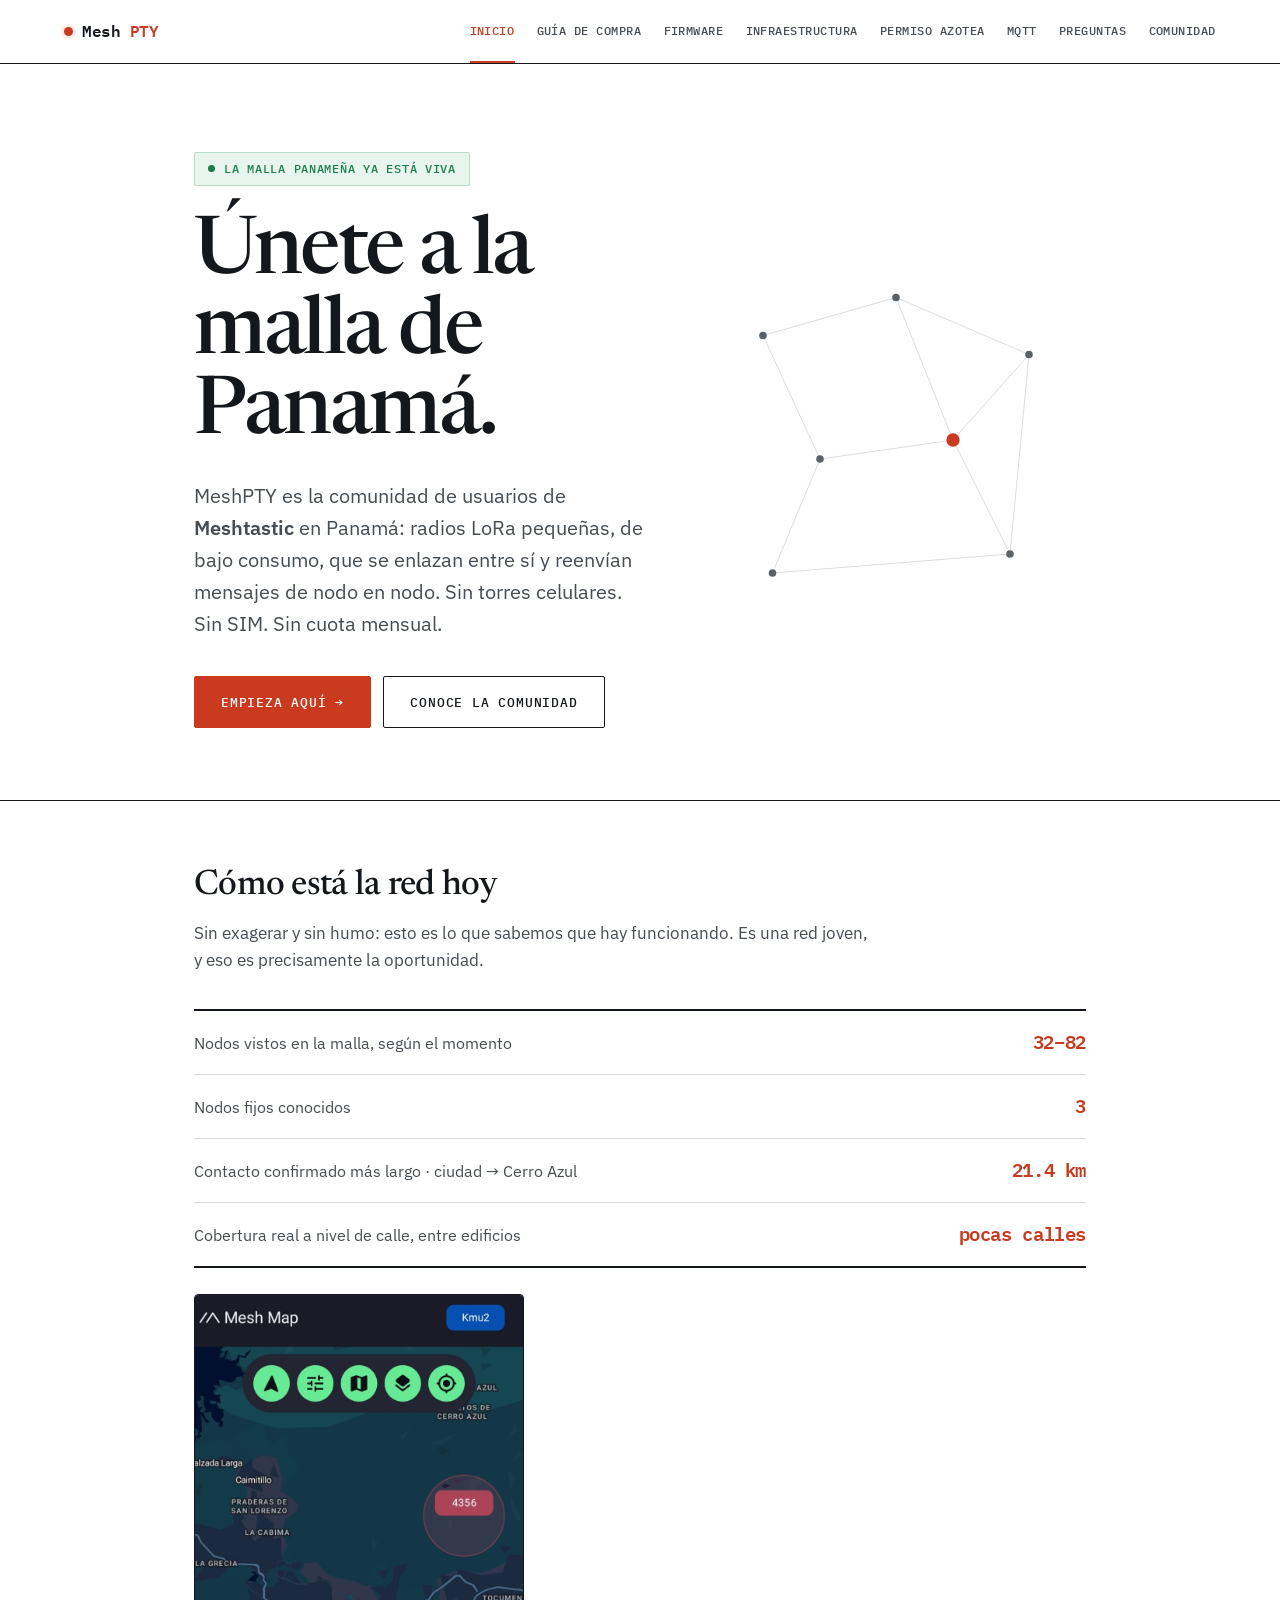
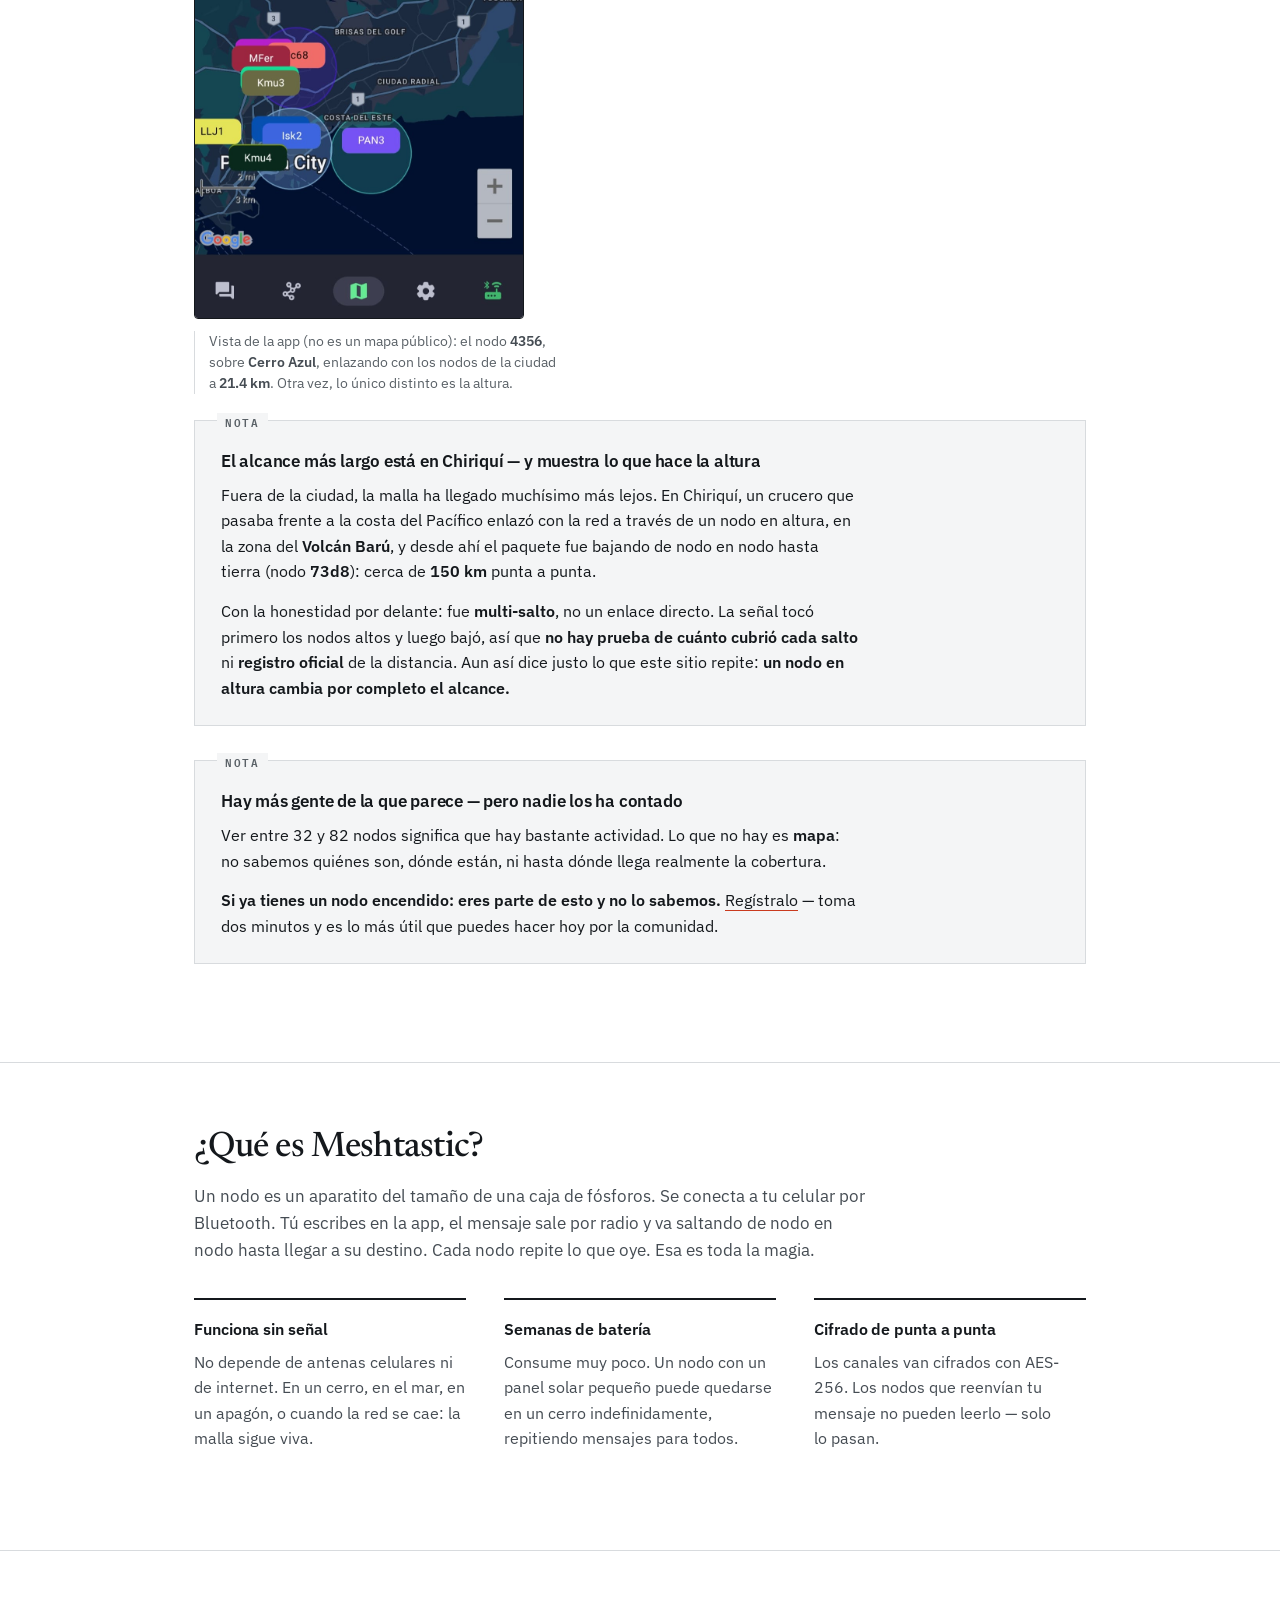
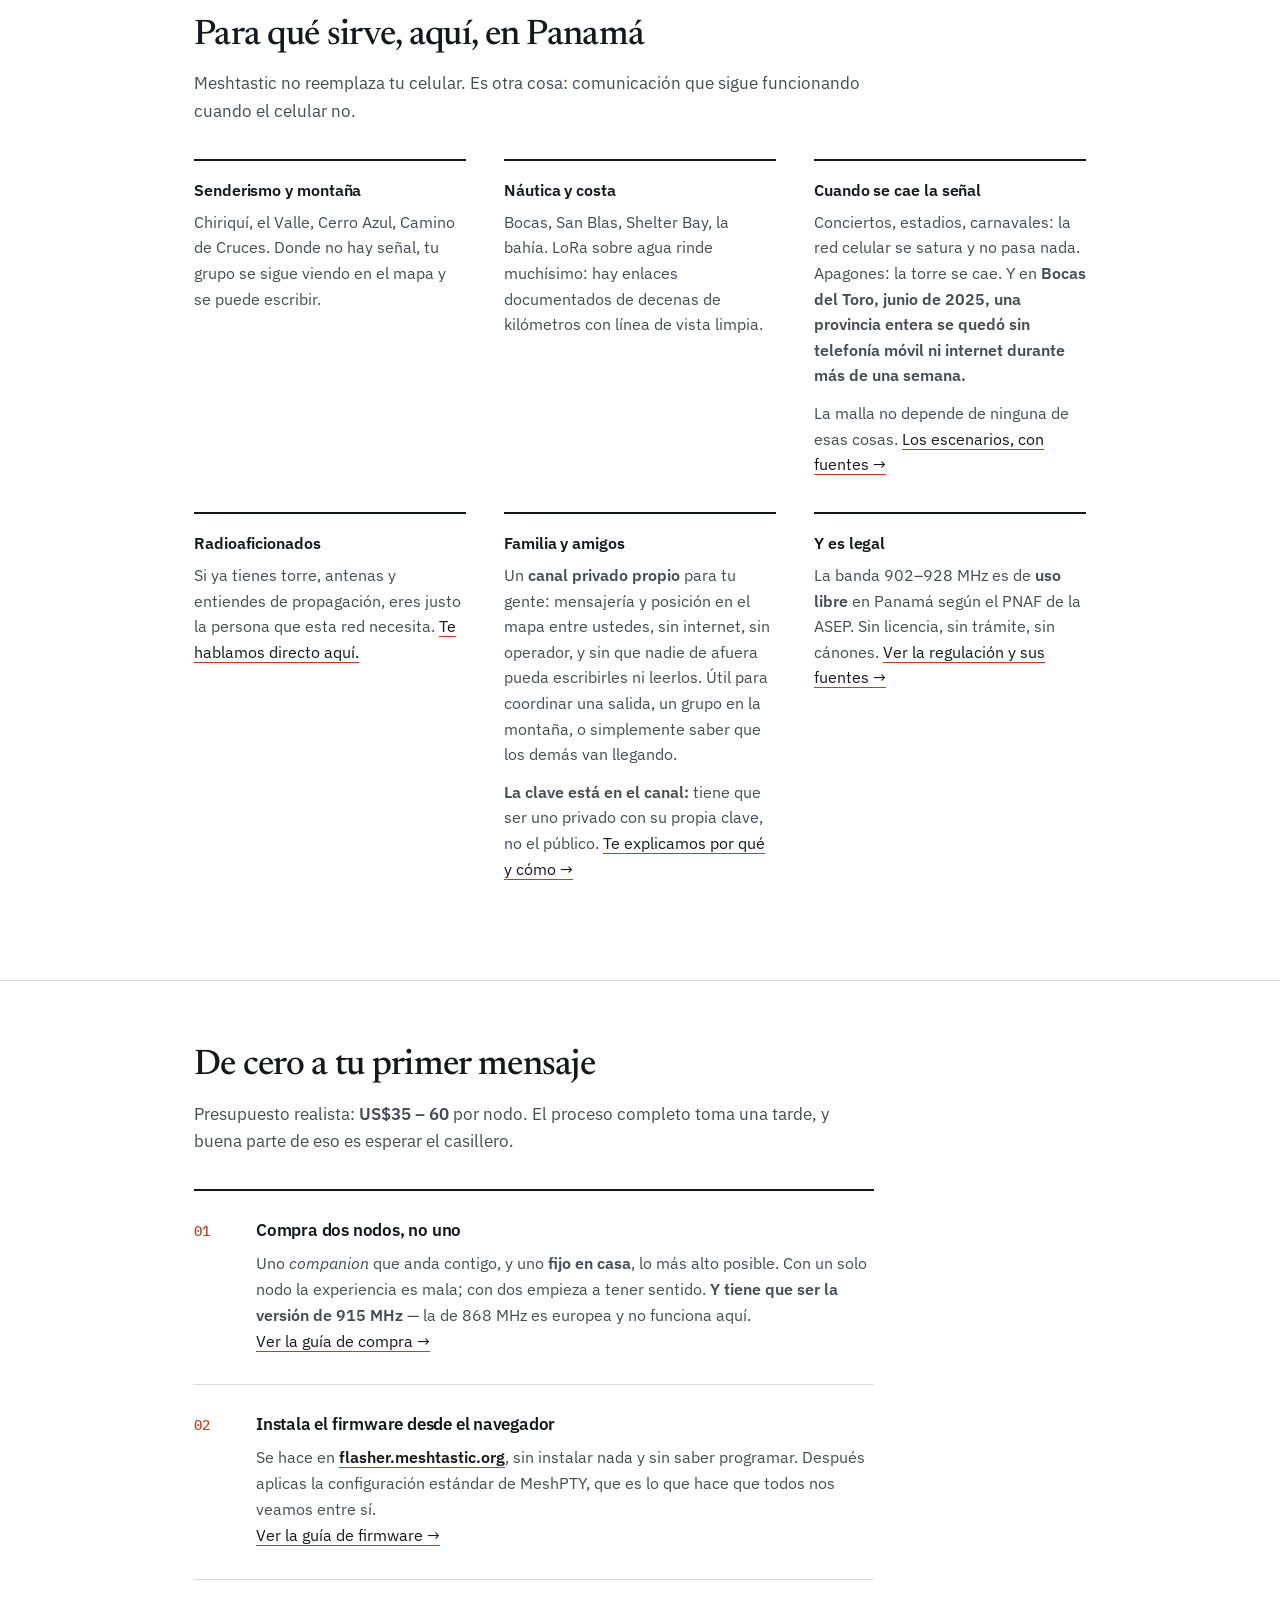
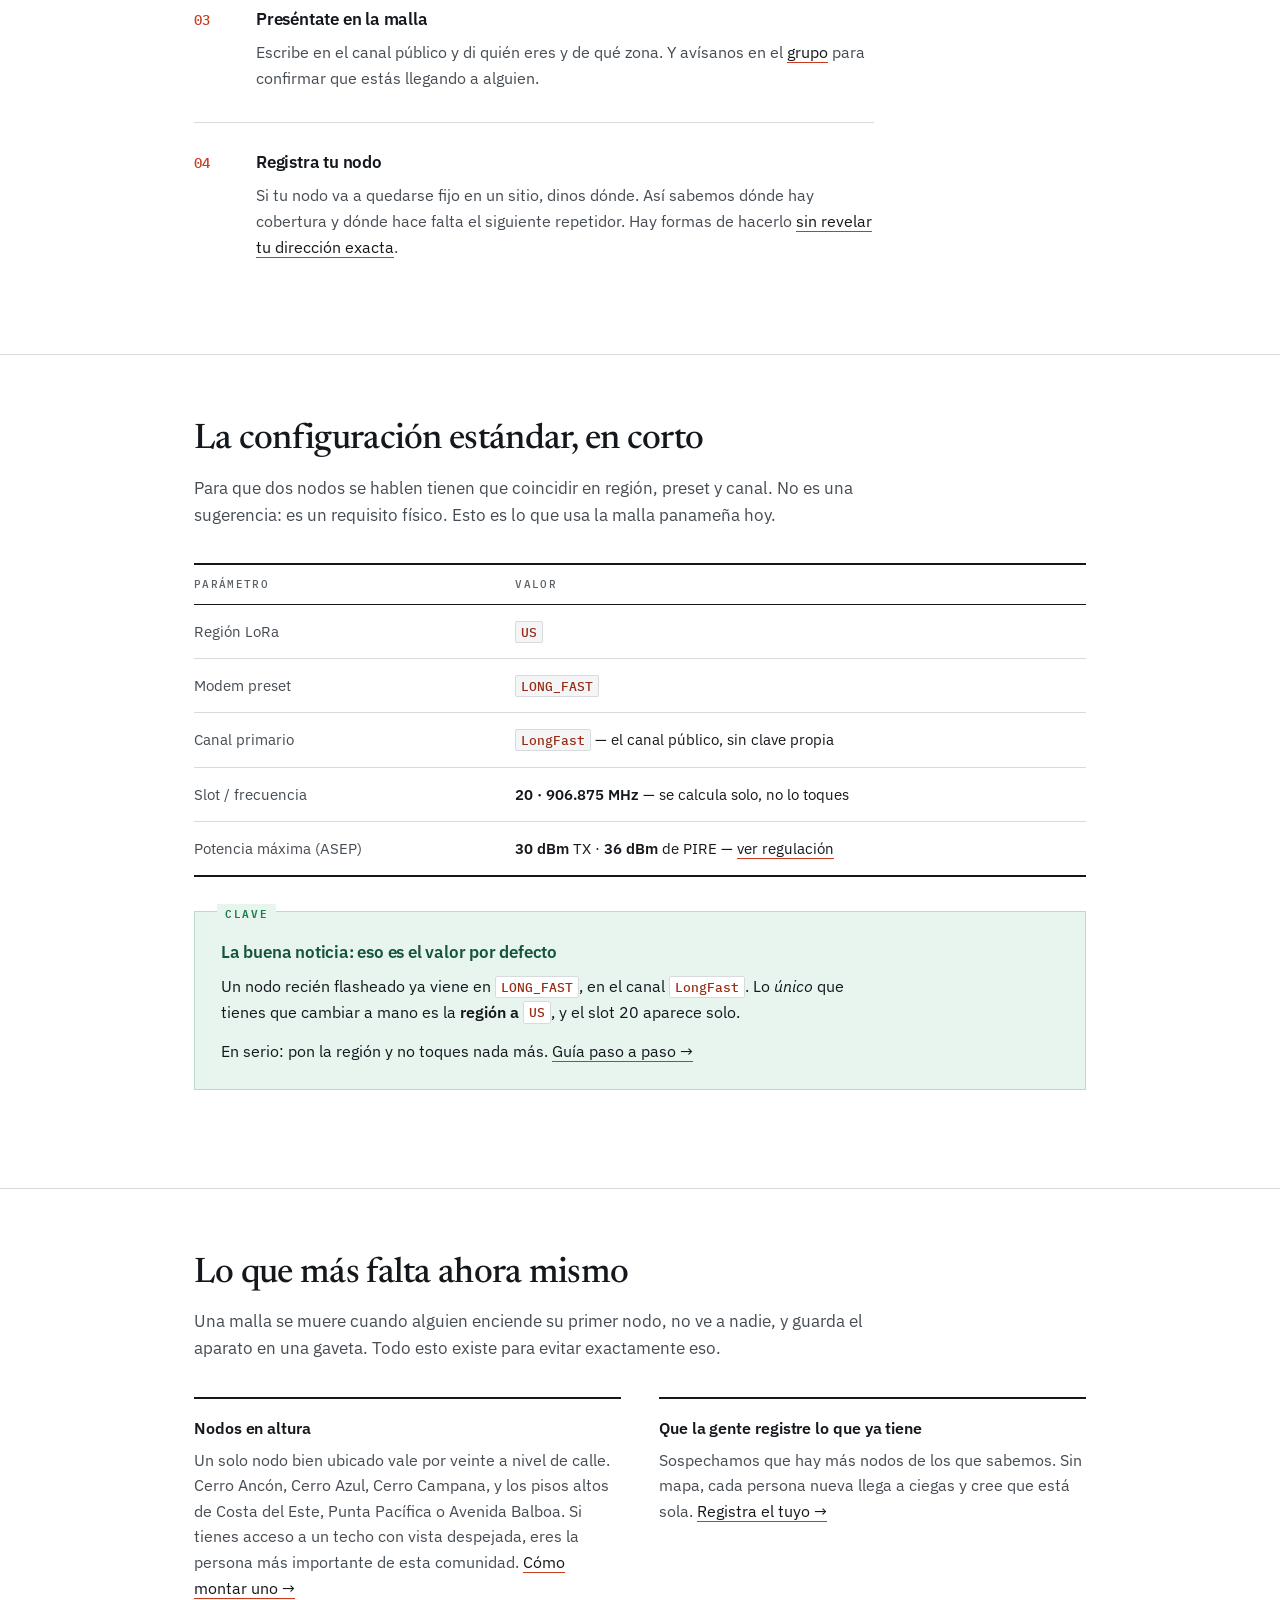
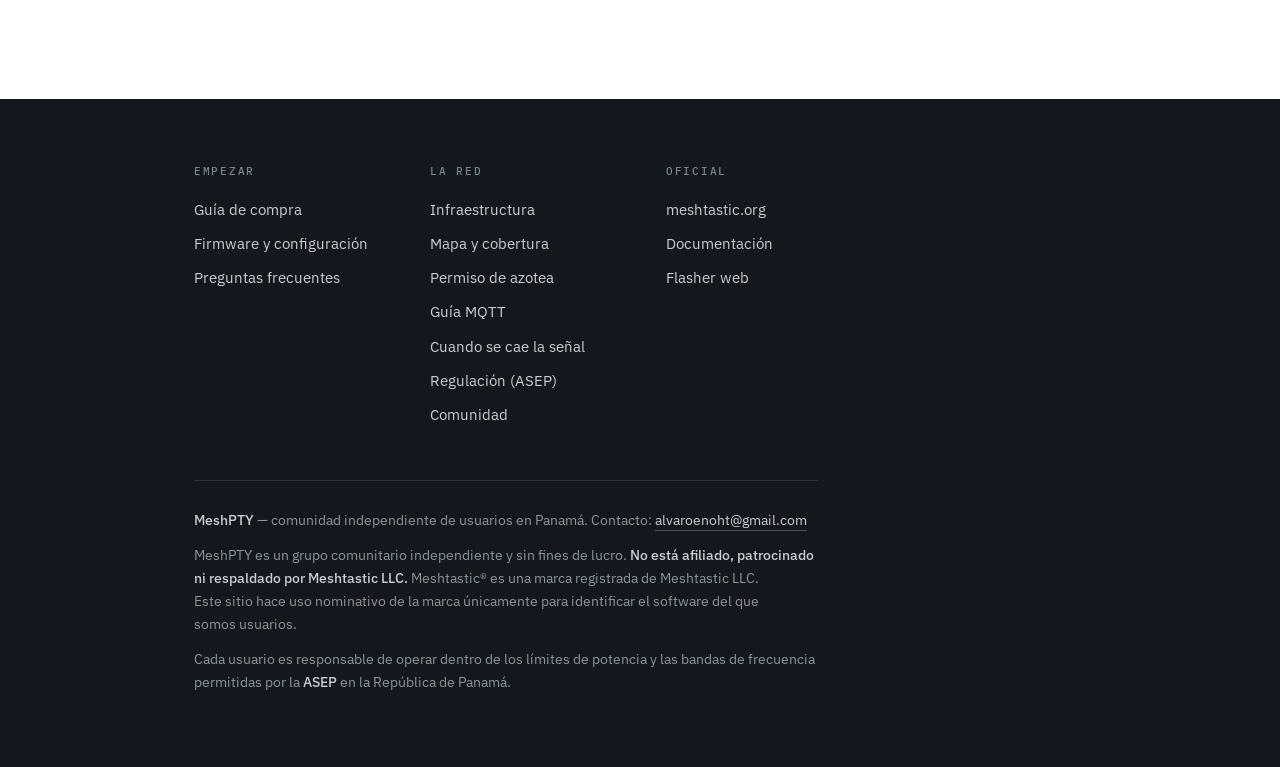
==== commit 9ae6a007: "Add MQTT guide, wire new pages into nav/footer, add WhatsApp link - New page mqtt.html: "El puente M" ====
--- a/index.html
+++ b/index.html
@@ -31,6 +31,8 @@
       <a href="comprar.html">Guía de compra</a>
       <a href="instalar.html">Firmware</a>
       <a href="nodos-fijos.html">Infraestructura</a>
+      <a href="carta-azotea.html">Permiso azotea</a>
+      <a href="mqtt.html">MQTT</a>
       <a href="faq.html">Preguntas</a>
       <a href="comunidad.html">Comunidad</a>
     </div>
@@ -391,6 +393,8 @@
         <h4>La red</h4>
         <a href="nodos-fijos.html">Infraestructura</a>
         <a href="mapa.html">Mapa y cobertura</a>
+        <a href="carta-azotea.html">Permiso de azotea</a>
+        <a href="mqtt.html">Guía MQTT</a>
         <a href="sin-senal.html">Cuando se cae la señal</a>
         <a href="legal.html">Regulación (ASEP)</a>
         <a href="comunidad.html">Comunidad</a>
--- a/styles.css
+++ b/styles.css
@@ -912,4 +912,52 @@
   .carta{border:0;border-radius:0;padding:0;margin:0;max-width:none}
   .carta .fill{background:none;color:#000;padding:0}
   .carta ul li::before{color:#000}
-}
+  pre,figure.diagram{break-inside:avoid}
+}
+
+/* ============================================================
+   GUÍA TÉCNICA — bloques de código, diagramas SVG, índice.
+   Reutilizable: cualquier página larga con código o esquemas.
+   ============================================================ */
+pre{
+  font-family:var(--font-mono);
+  font-size:.85rem;line-height:1.6;
+  background:var(--paper-2);
+  border:1px solid var(--rule);
+  border-left:3px solid var(--signal);
+  padding:16px 18px;margin:0 0 24px;
+  overflow-x:auto;border-radius:2px;
+  color:var(--ink);
+}
+/* el code en línea lleva white-space:nowrap; dentro de pre hay que soltarlo */
+pre code{
+  background:none;border:0;padding:0;
+  white-space:pre;color:inherit;font-size:1em;font-weight:400;
+}
+
+figure.diagram{margin:34px 0}
+figure.diagram svg{max-width:100%;height:auto;display:block;margin:0 auto}
+figure.diagram figcaption{
+  font-family:var(--font-mono);
+  font-size:.72rem;color:var(--ink-3);
+  margin-top:12px;text-align:center;line-height:1.5;
+}
+
+.toc{
+  background:var(--paper-2);
+  border:1px solid var(--rule);
+  padding:20px 24px;border-radius:2px;margin:6px 0 34px;
+}
+.toc p{
+  font-family:var(--font-mono);
+  font-size:.68rem;letter-spacing:.14em;text-transform:uppercase;
+  color:var(--ink-3);margin:0 0 10px;
+}
+.toc ol{margin:0;padding-left:20px}
+.toc li{margin-bottom:4px}
+.toc a{color:var(--ink-2);text-decoration:none;background-image:none}
+.toc a:hover{color:var(--signal)}
+
+/* Sí / No en tablas de compatibilidad */
+table.tbl td.y{color:var(--live);font-weight:600}
+table.tbl td.n{color:var(--signal);font-weight:600}
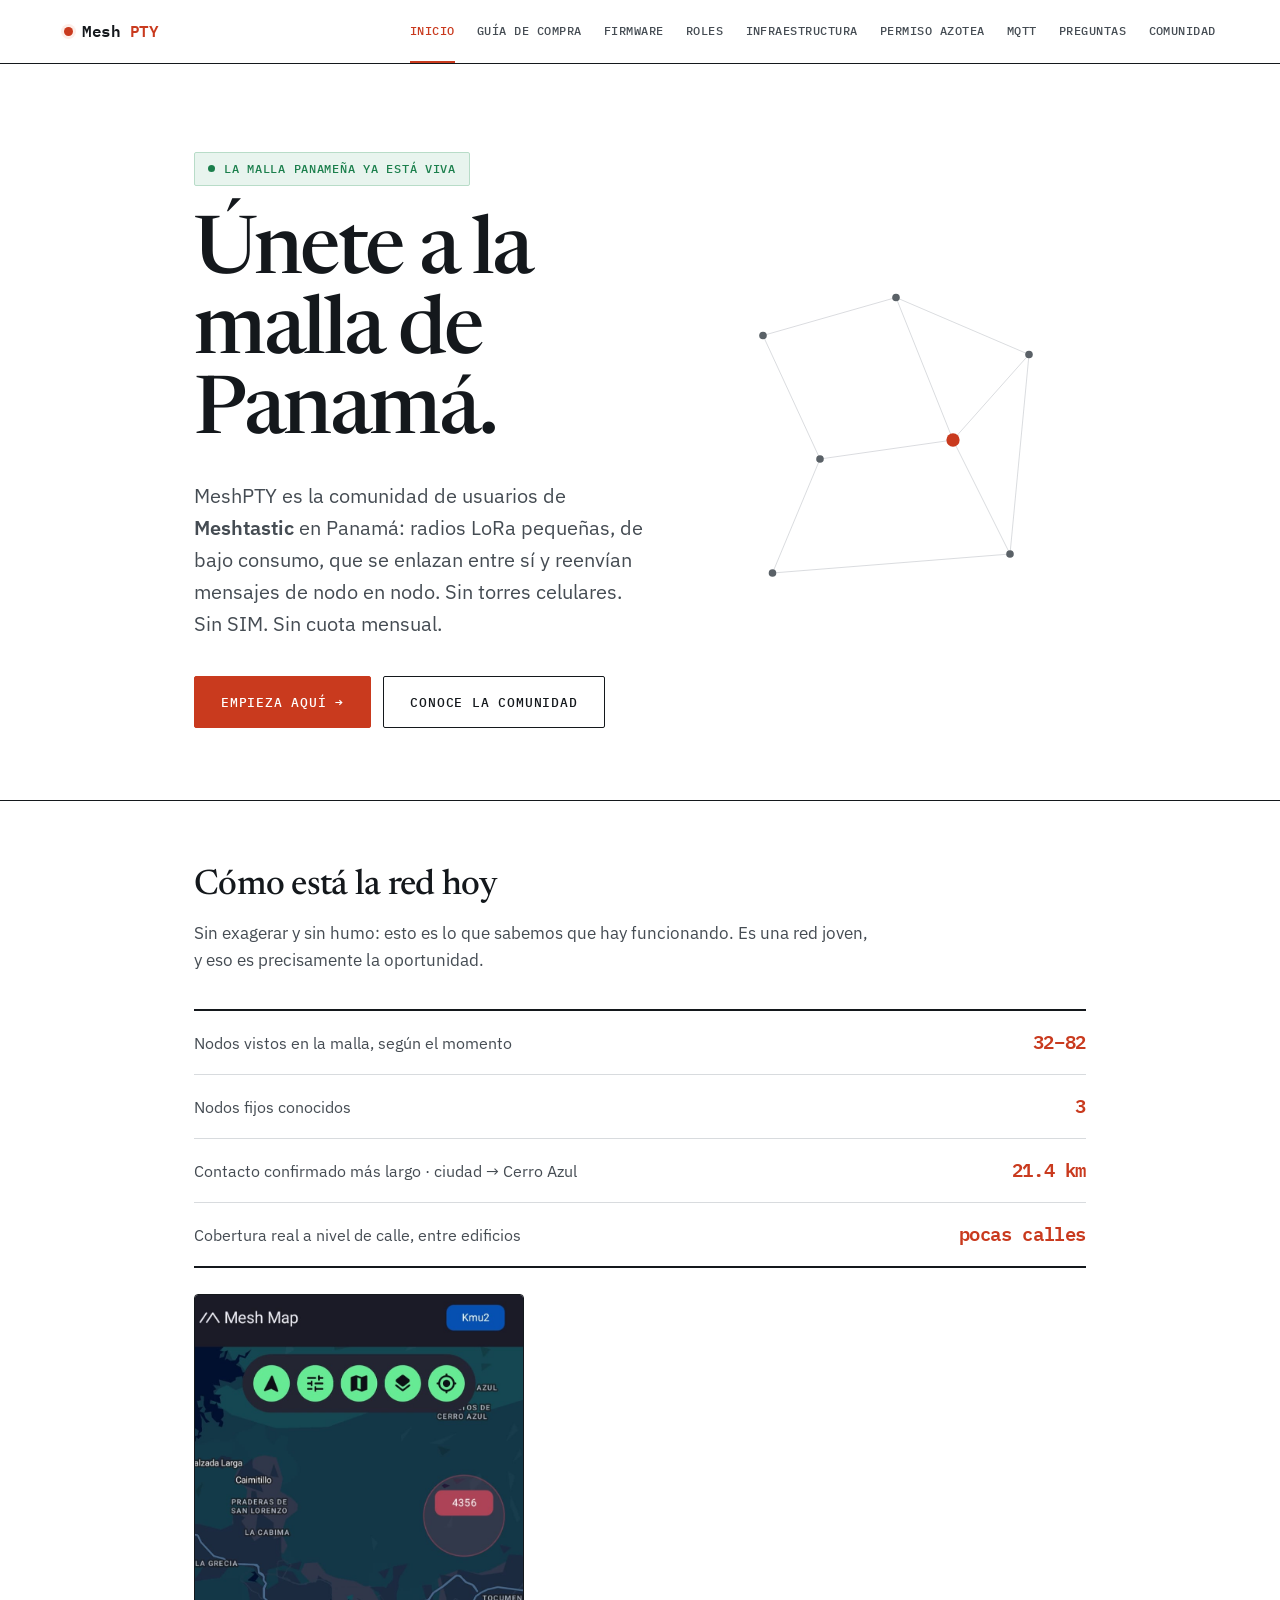
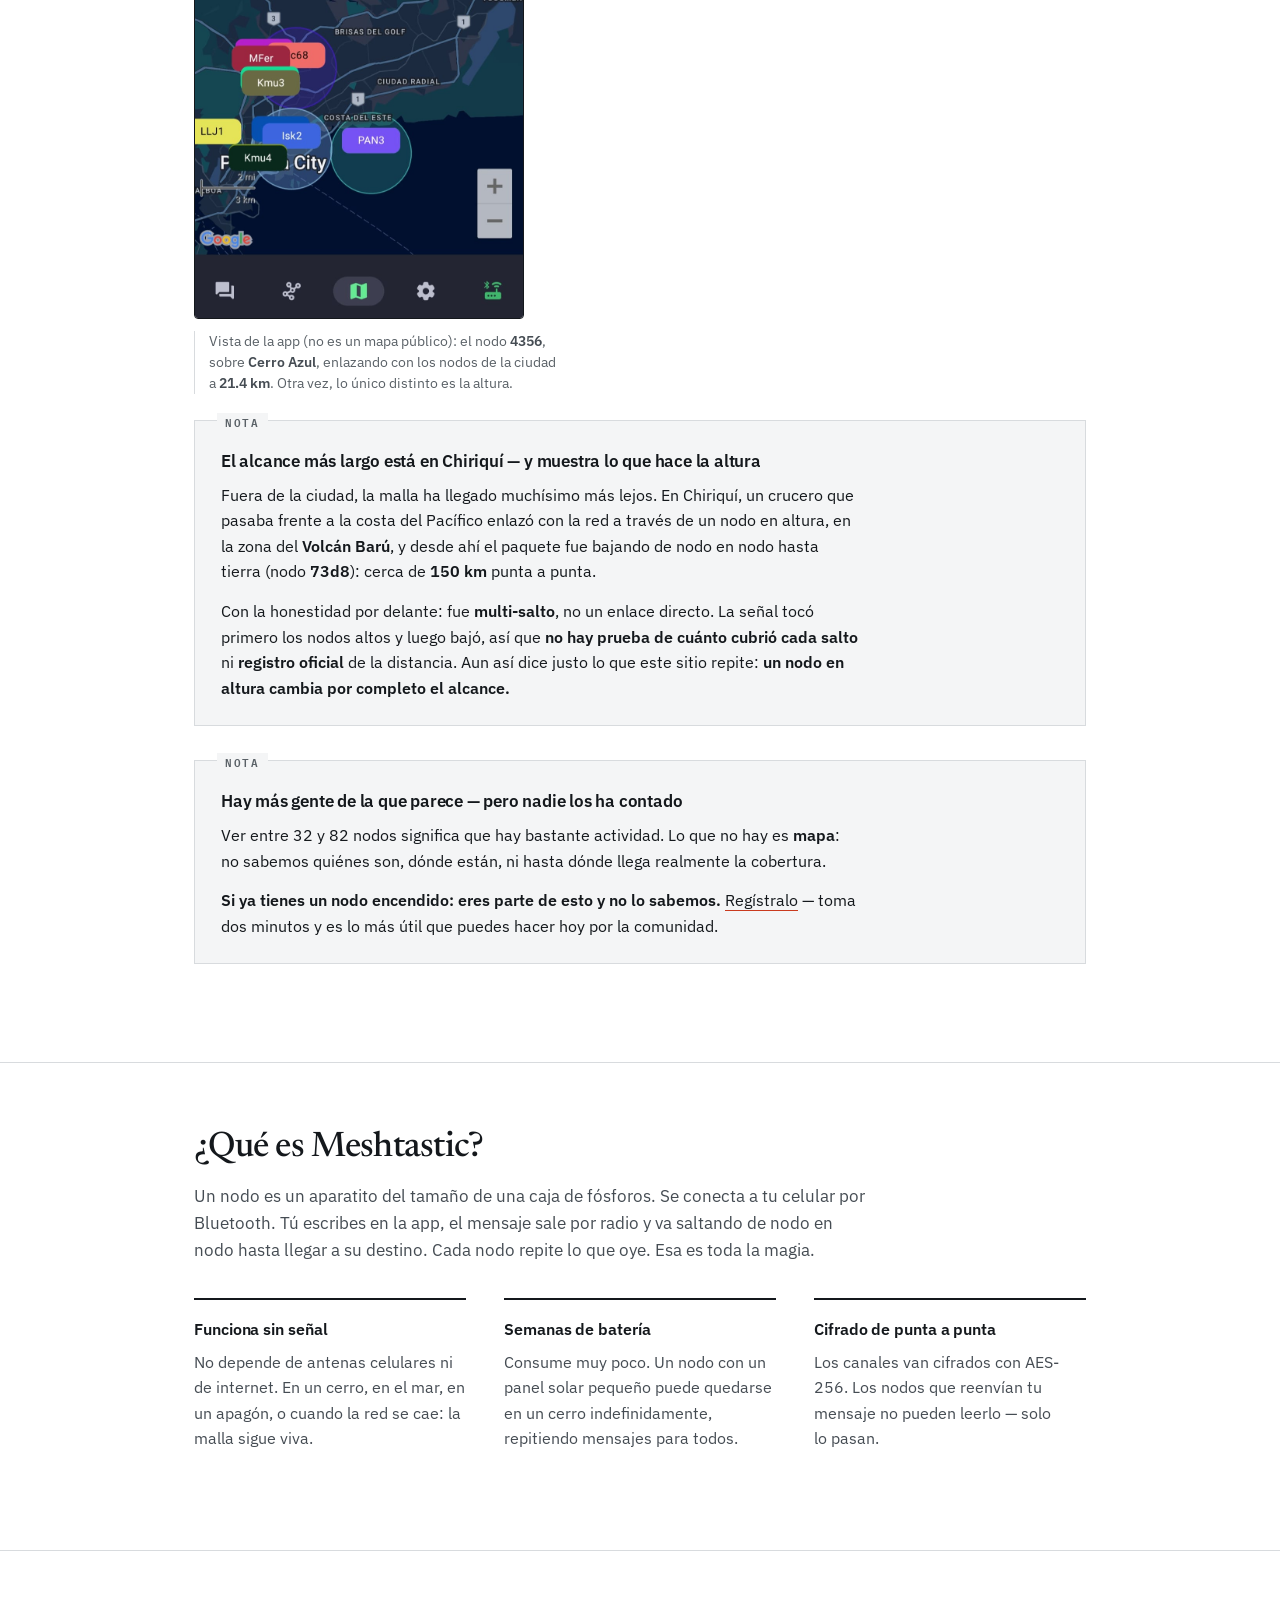
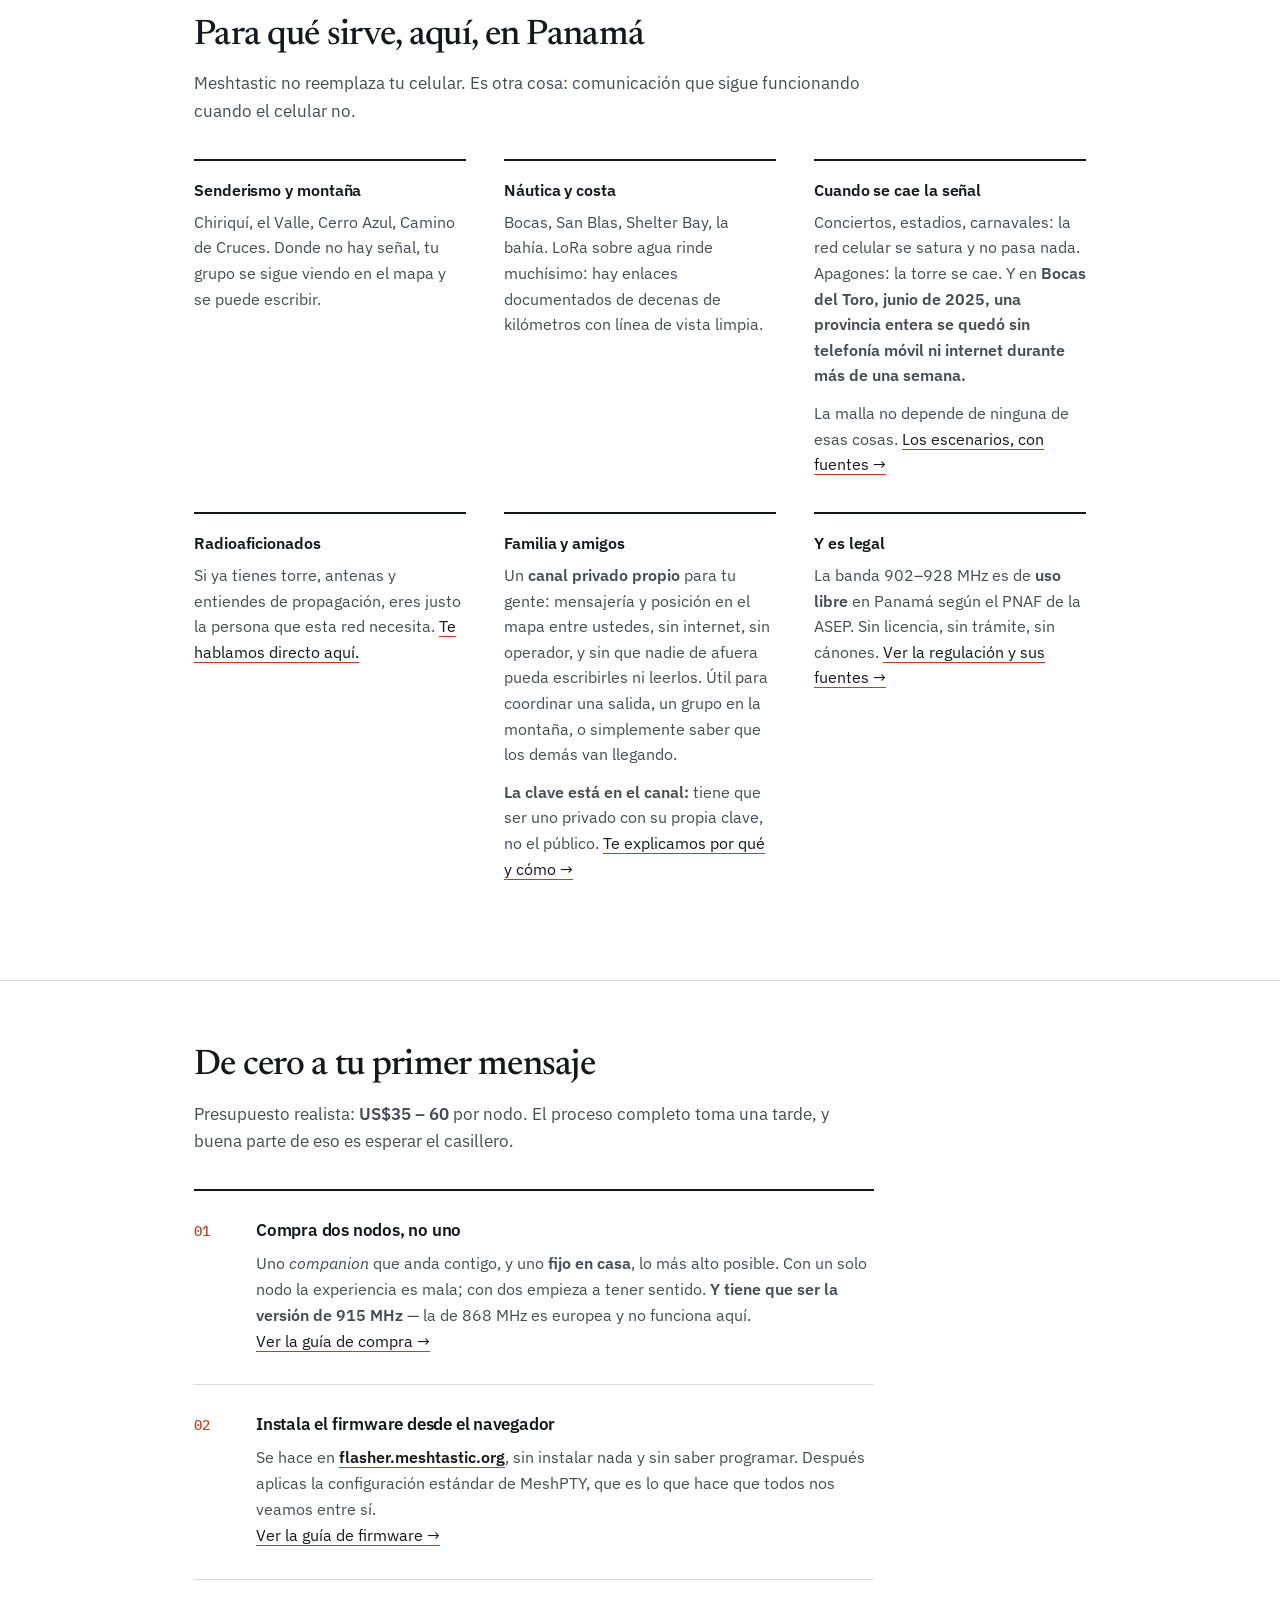
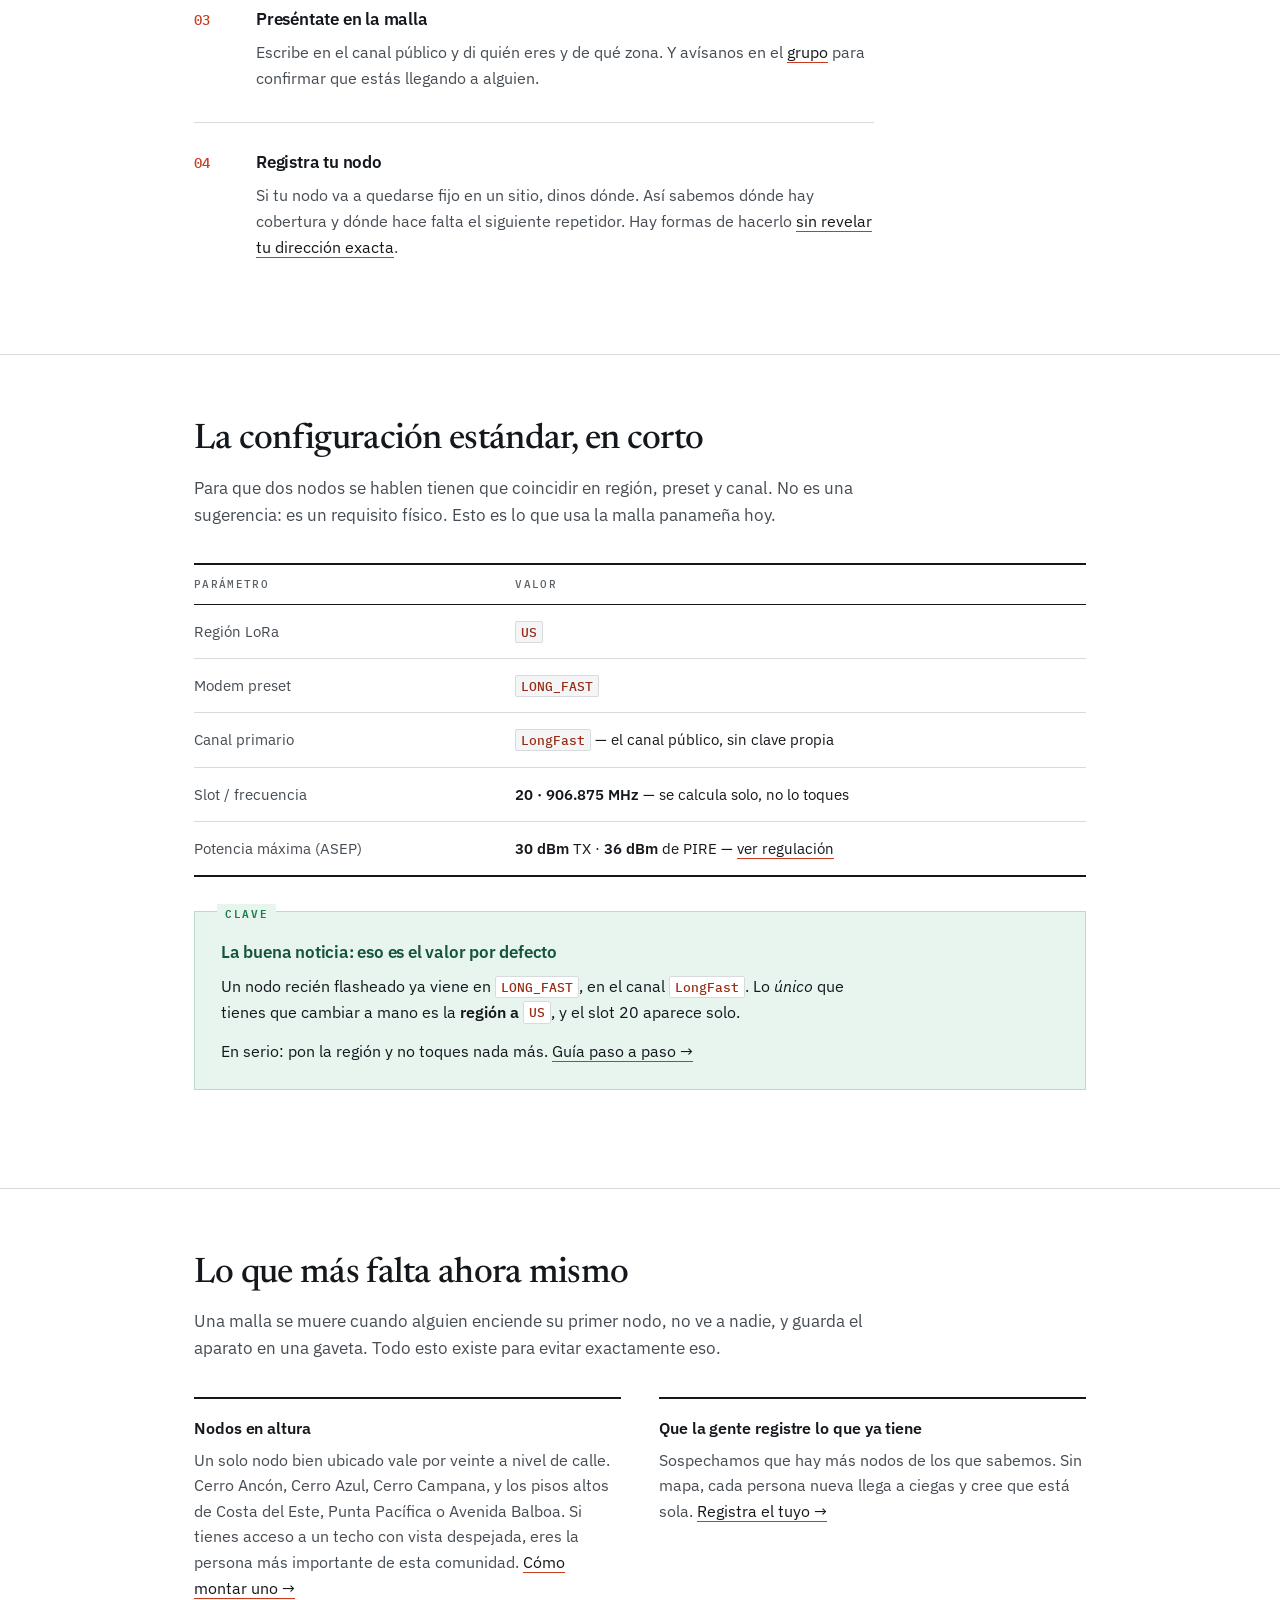
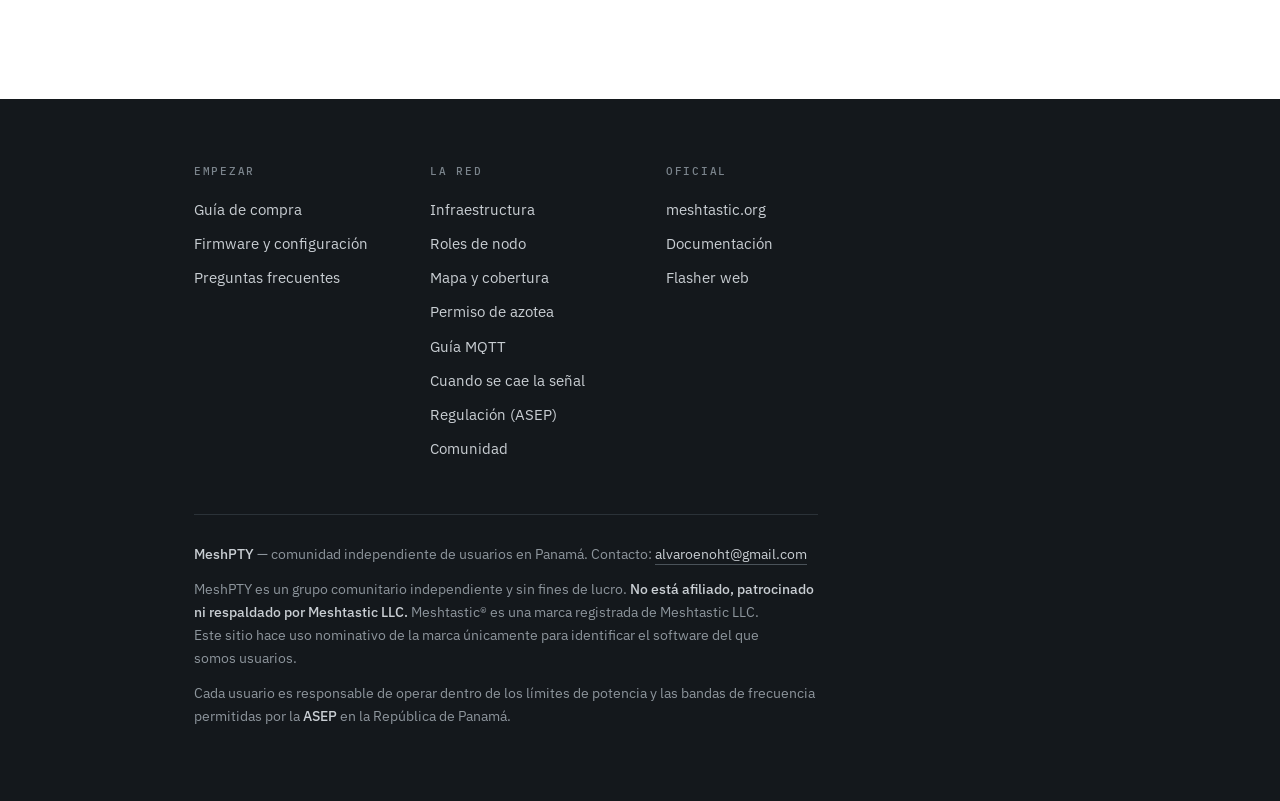
==== commit 8ebe266e: "Add node-role guide and wire it into nav/footer - New page roles.html: "Qué rol ponerle a tu nodo" —" ====
--- a/index.html
+++ b/index.html
@@ -30,6 +30,7 @@
       <a href="index.html" aria-current="page">Inicio</a>
       <a href="comprar.html">Guía de compra</a>
       <a href="instalar.html">Firmware</a>
+      <a href="roles.html">Roles</a>
       <a href="nodos-fijos.html">Infraestructura</a>
       <a href="carta-azotea.html">Permiso azotea</a>
       <a href="mqtt.html">MQTT</a>
@@ -392,6 +393,7 @@
       <div class="col">
         <h4>La red</h4>
         <a href="nodos-fijos.html">Infraestructura</a>
+        <a href="roles.html">Roles de nodo</a>
         <a href="mapa.html">Mapa y cobertura</a>
         <a href="carta-azotea.html">Permiso de azotea</a>
         <a href="mqtt.html">Guía MQTT</a>
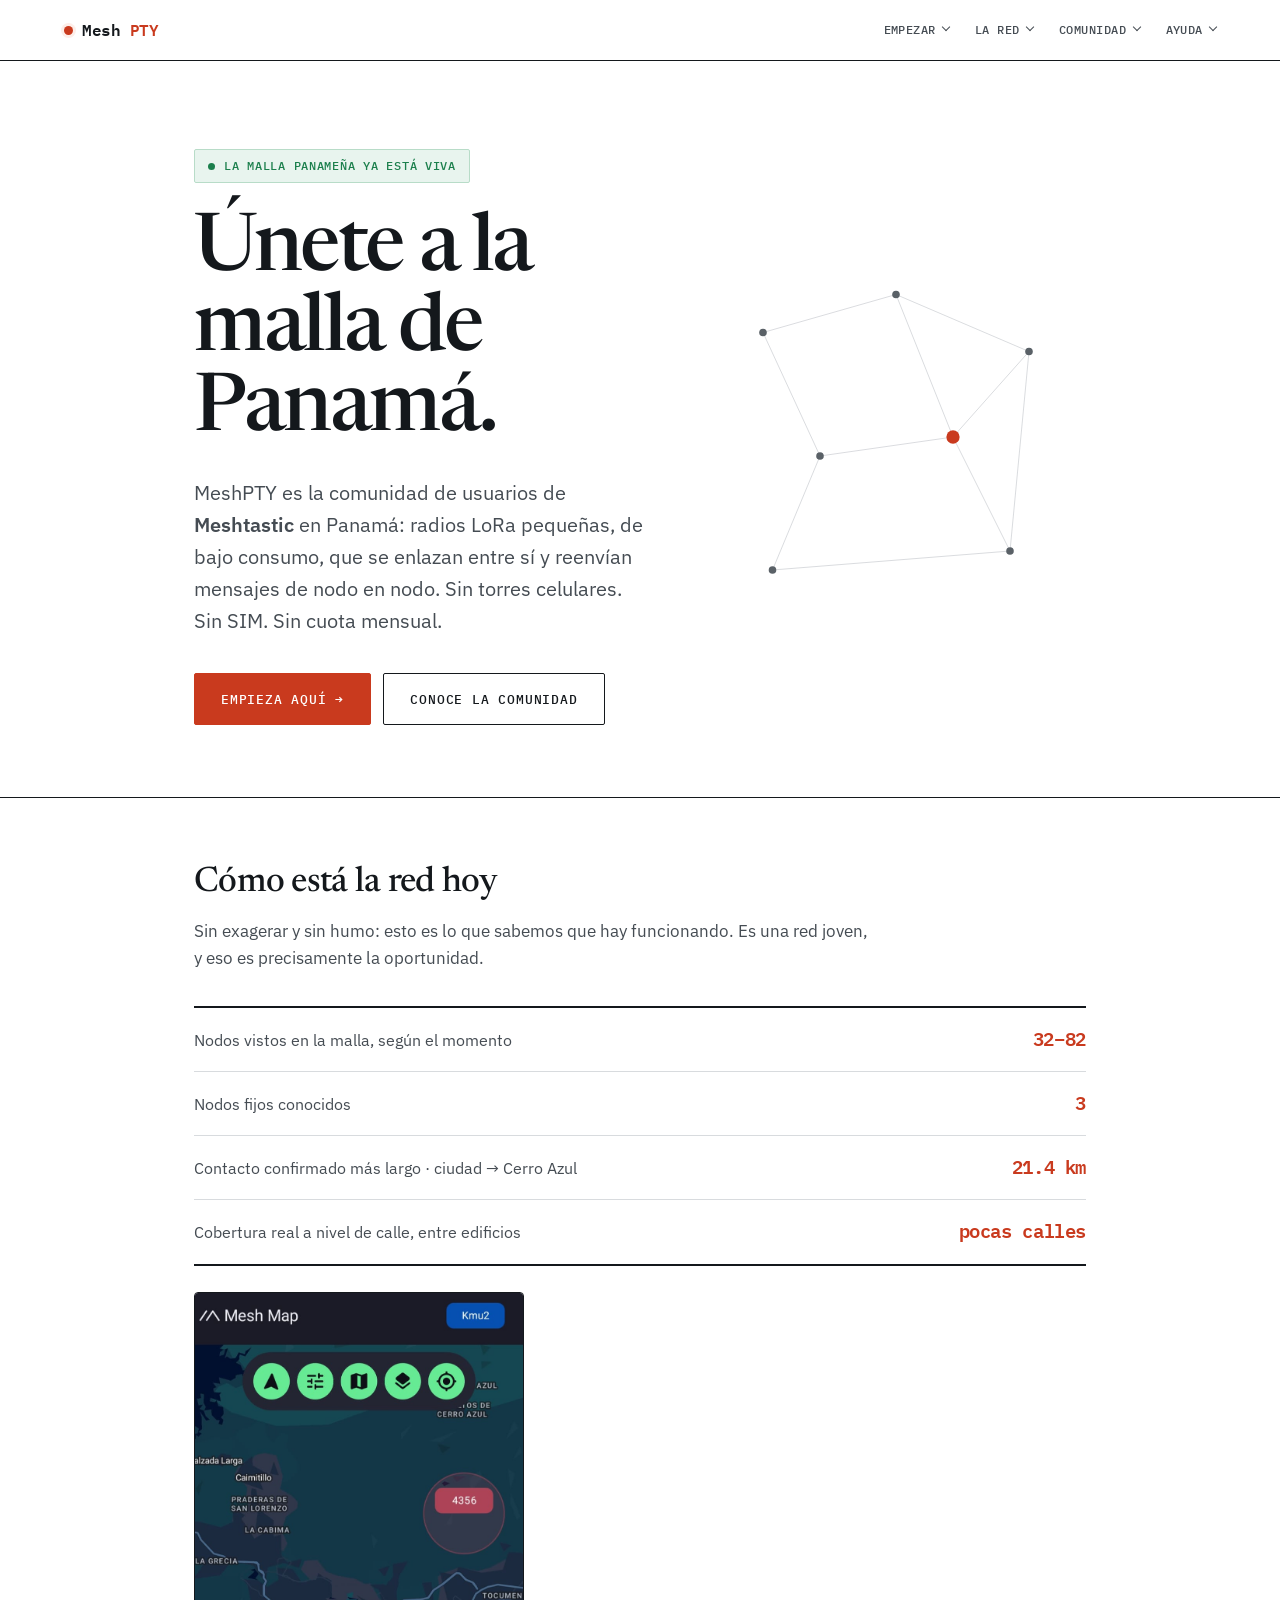
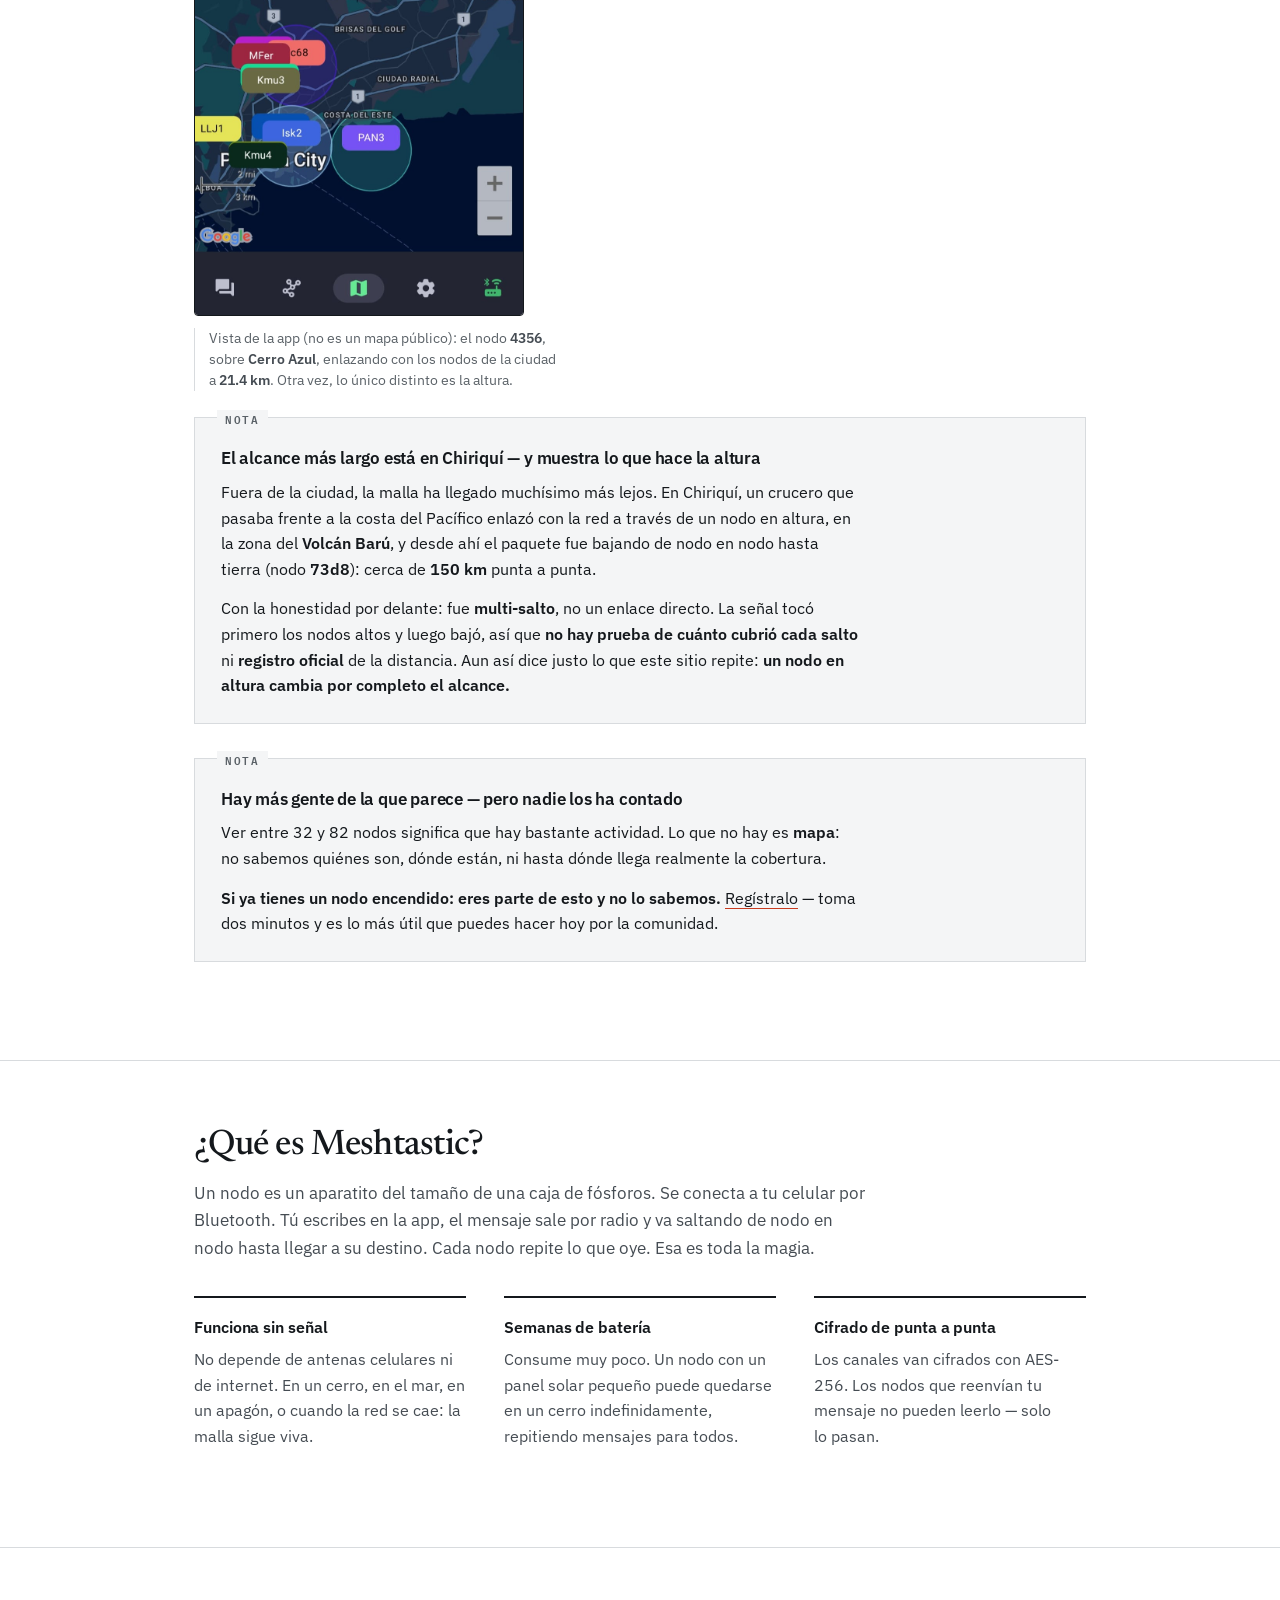
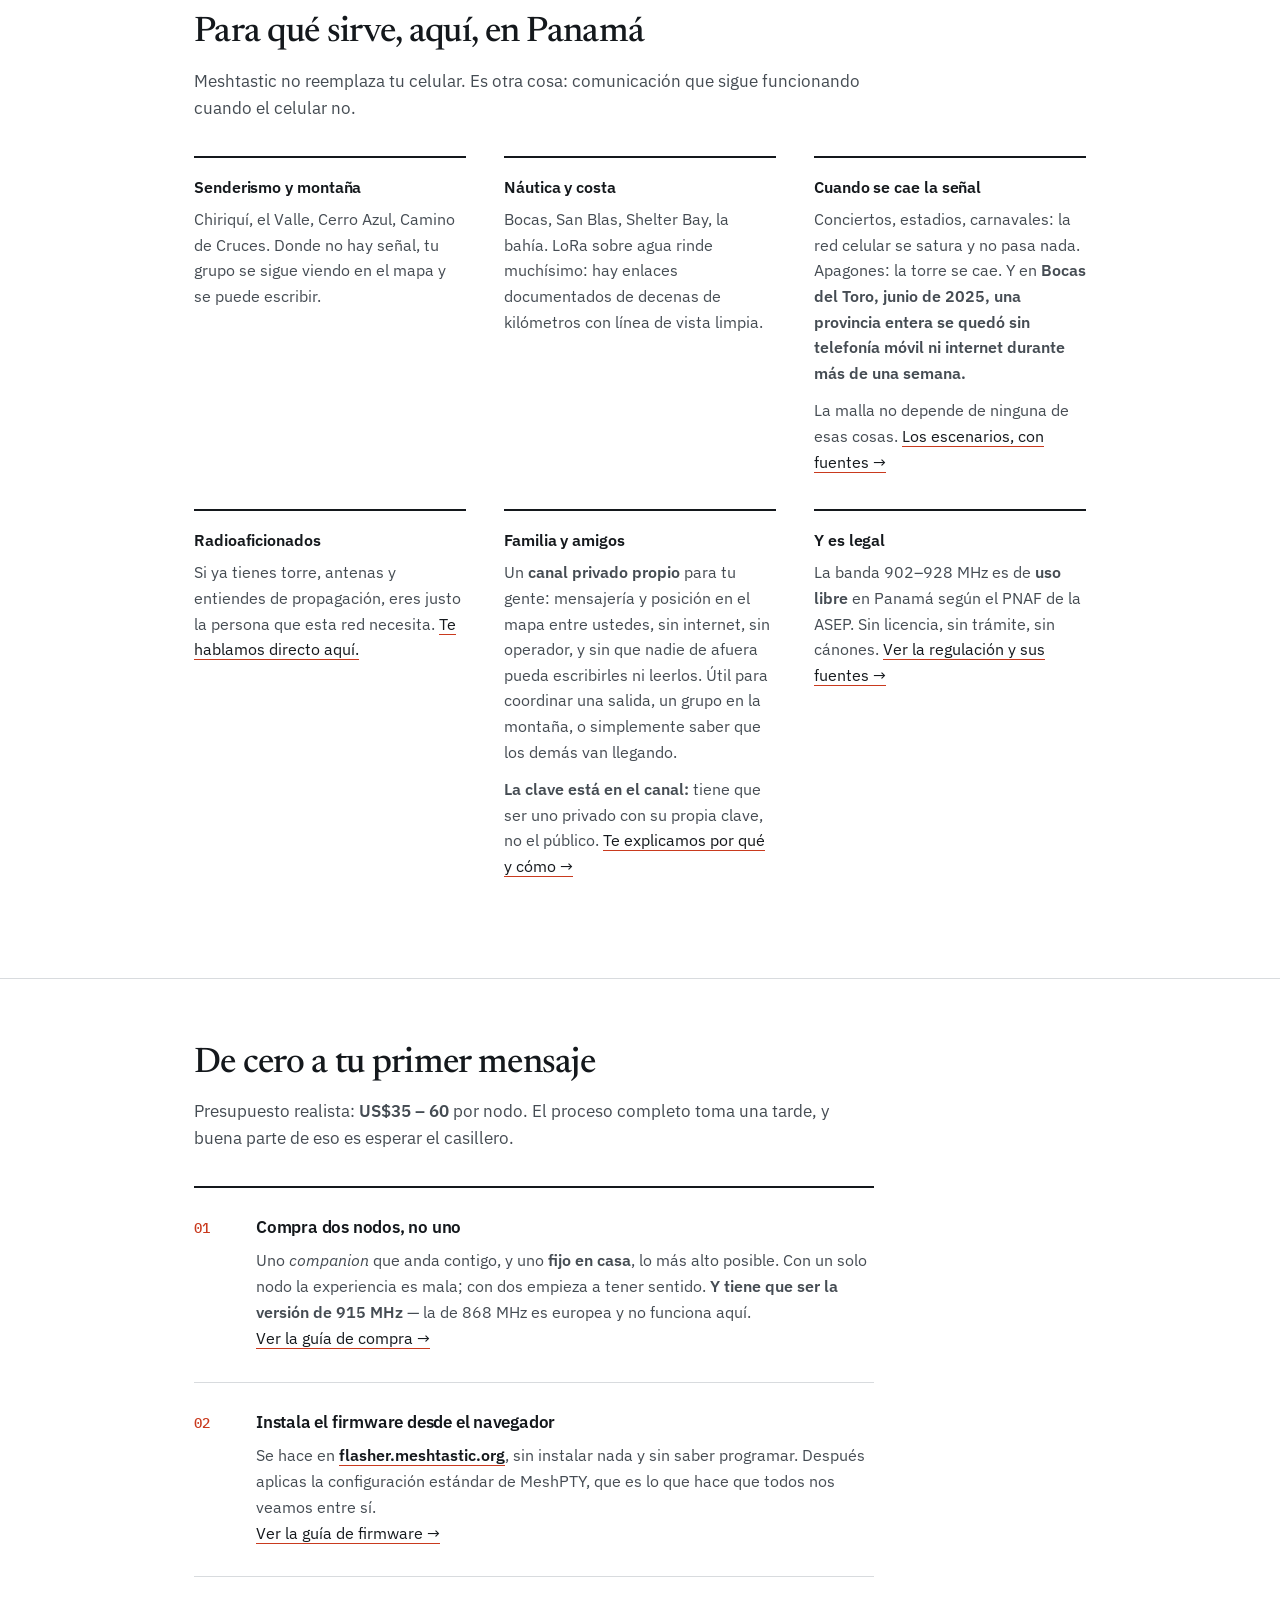
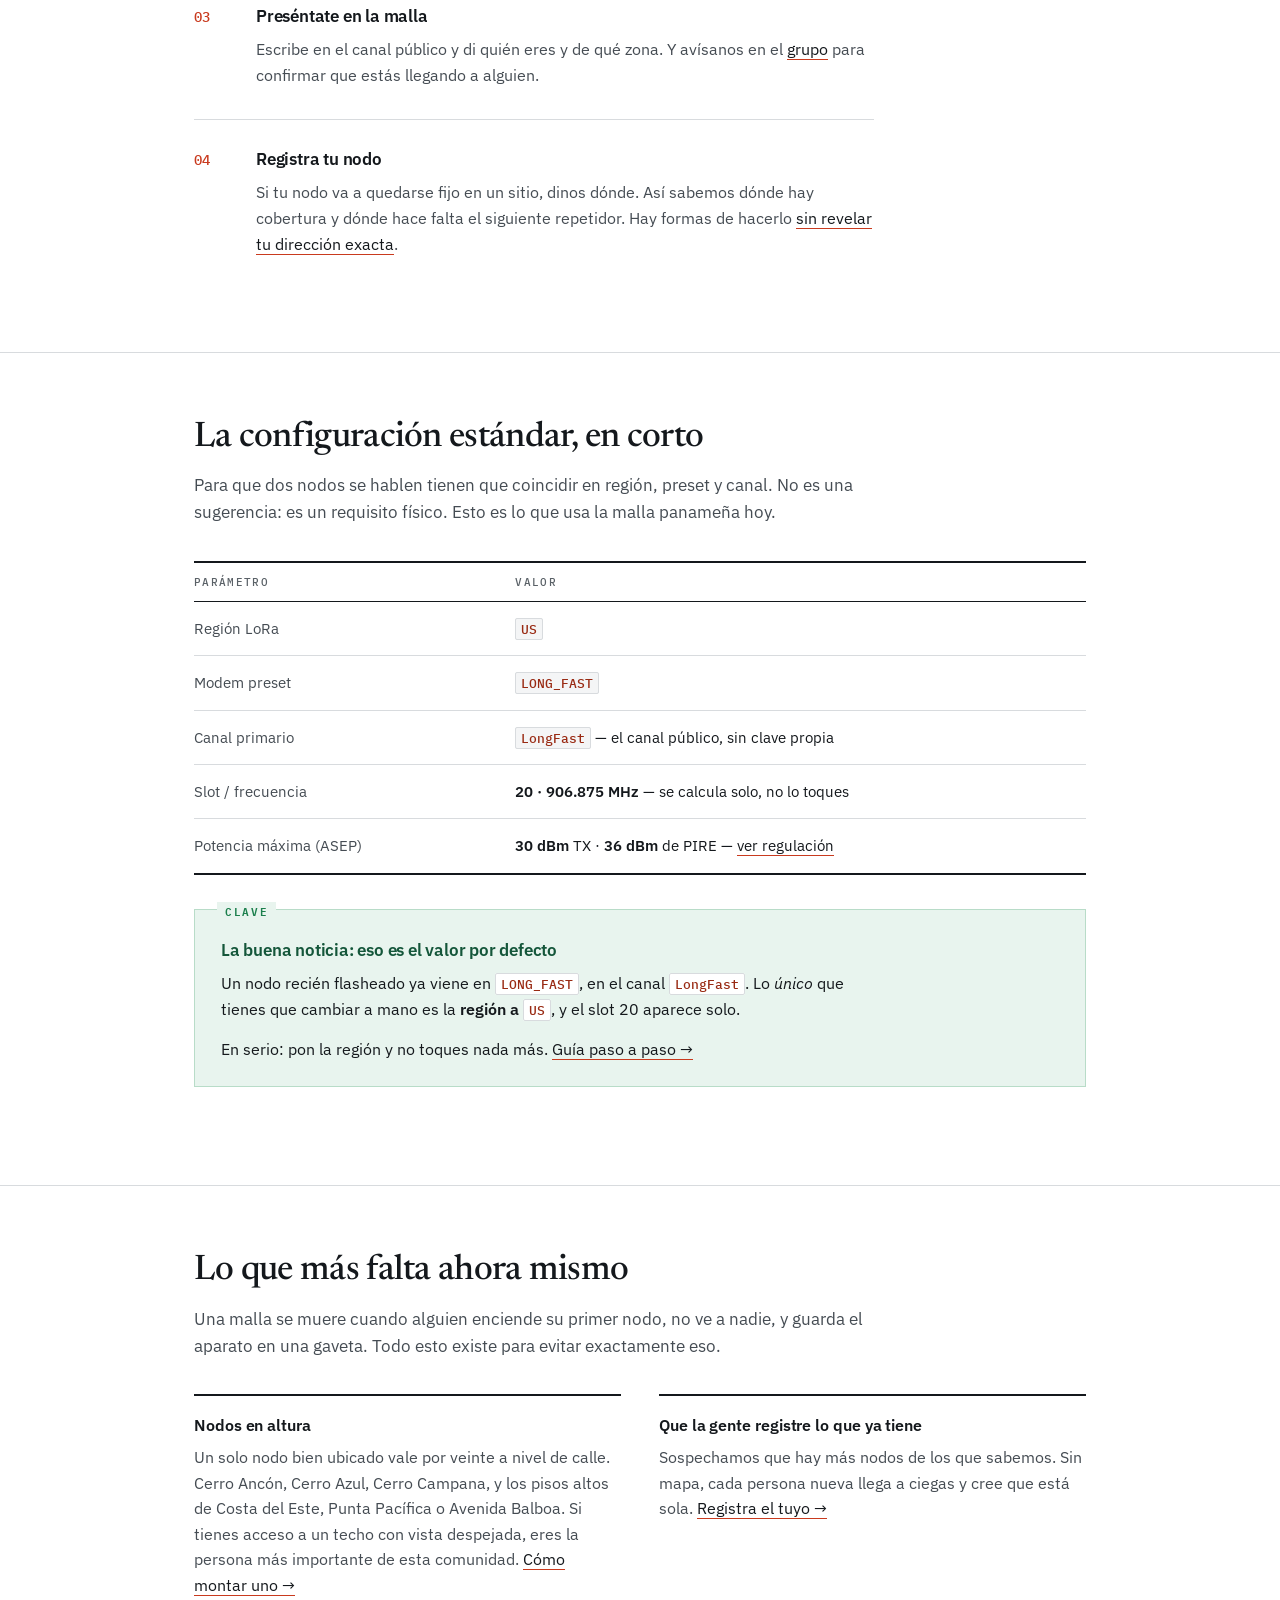
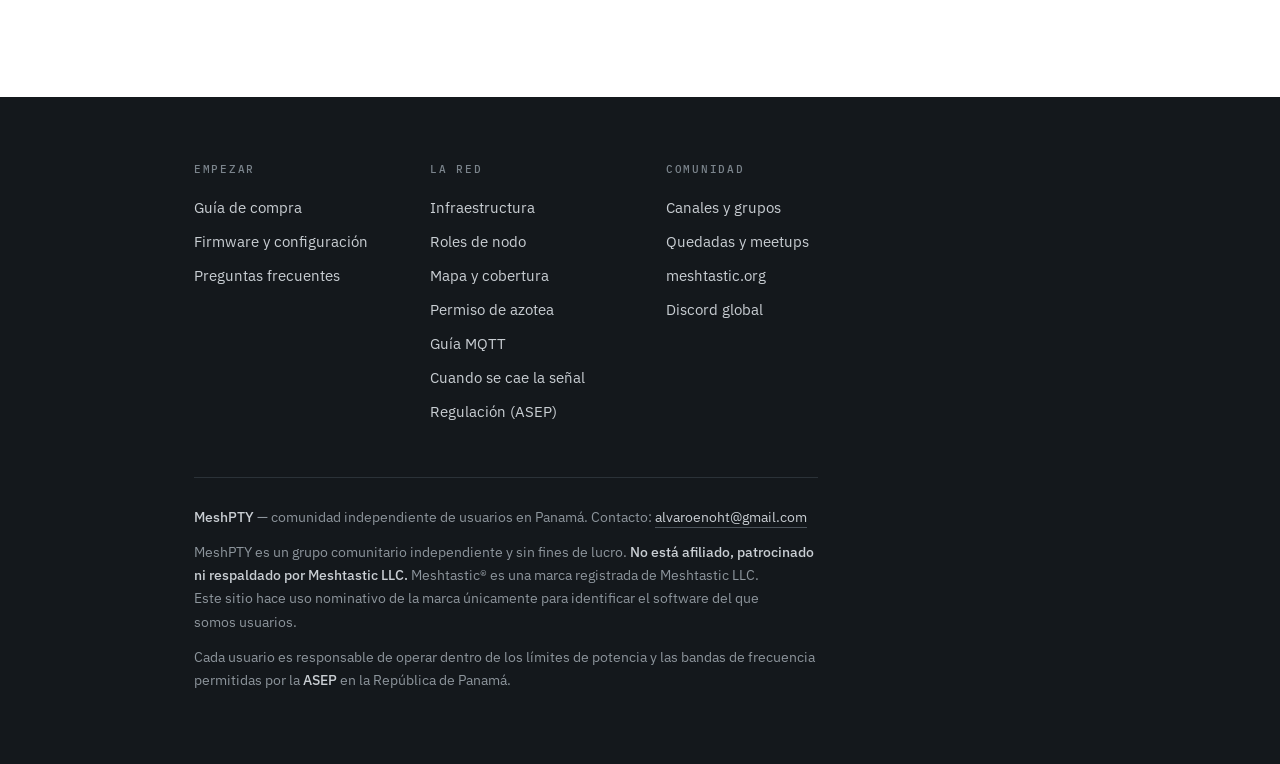
==== commit d890e622: "feat: agrupar el nav en submenus y agregar pagina de quedadas El nav plano de 9 enlaces no era una j" ====
--- a/index.html
+++ b/index.html
@@ -25,17 +25,40 @@
 
 <nav>
   <div class="wrap-wide">
-    <a class="brand" href="index.html"><span class="dot"></span>Mesh<b>PTY</b></a>
+    <a class="brand" href="index.html" aria-current="page"><span class="dot"></span>Mesh<b>PTY</b></a>
     <div class="links">
-      <a href="index.html" aria-current="page">Inicio</a>
-      <a href="comprar.html">Guía de compra</a>
-      <a href="instalar.html">Firmware</a>
-      <a href="roles.html">Roles</a>
-      <a href="nodos-fijos.html">Infraestructura</a>
-      <a href="carta-azotea.html">Permiso azotea</a>
-      <a href="mqtt.html">MQTT</a>
-      <a href="faq.html">Preguntas</a>
-      <a href="comunidad.html">Comunidad</a>
+      <div class="menu">
+        <button class="mtrigger" type="button">Empezar</button>
+        <div class="drop">
+          <a href="comprar.html">Guía de compra</a>
+          <a href="instalar.html">Firmware y configuración</a>
+        </div>
+      </div>
+      <div class="menu">
+        <button class="mtrigger" type="button">La red</button>
+        <div class="drop">
+          <a href="nodos-fijos.html">Infraestructura</a>
+          <a href="roles.html">Roles de nodo</a>
+          <a href="mapa.html">Mapa y cobertura</a>
+          <a href="carta-azotea.html">Permiso de azotea</a>
+          <a href="mqtt.html">MQTT</a>
+        </div>
+      </div>
+      <div class="menu">
+        <button class="mtrigger" type="button">Comunidad</button>
+        <div class="drop">
+          <a href="comunidad.html">Canales y grupos</a>
+          <a href="meetups.html">Quedadas y meetups</a>
+        </div>
+      </div>
+      <div class="menu">
+        <button class="mtrigger" type="button">Ayuda</button>
+        <div class="drop">
+          <a href="faq.html">Preguntas frecuentes</a>
+          <a href="sin-senal.html">Cuando se cae la señal</a>
+          <a href="legal.html">Regulación (ASEP)</a>
+        </div>
+      </div>
     </div>
   </div>
 </nav>
@@ -399,13 +422,13 @@
         <a href="mqtt.html">Guía MQTT</a>
         <a href="sin-senal.html">Cuando se cae la señal</a>
         <a href="legal.html">Regulación (ASEP)</a>
-        <a href="comunidad.html">Comunidad</a>
       </div>
       <div class="col">
-        <h4>Oficial</h4>
+        <h4>Comunidad</h4>
+        <a href="comunidad.html">Canales y grupos</a>
+        <a href="meetups.html">Quedadas y meetups</a>
         <a href="https://meshtastic.org" target="_blank" rel="noopener">meshtastic.org</a>
-        <a href="https://meshtastic.org/docs/getting-started/" target="_blank" rel="noopener">Documentación</a>
-        <a href="https://flasher.meshtastic.org" target="_blank" rel="noopener">Flasher web</a>
+        <a href="https://discord.com/invite/ktMAKGBnBs" target="_blank" rel="noopener">Discord global</a>
       </div>
     </div>
 
--- a/styles.css
+++ b/styles.css
@@ -149,27 +149,87 @@
 }
 .brand b{color:var(--signal);font-weight:600}
 
+nav .wrap-wide{position:relative}
 nav .links{
-  margin-left:auto;display:flex;gap:22px;align-items:center;
-  overflow-x:auto;scrollbar-width:none;
-  -webkit-overflow-scrolling:touch;
-}
-nav .links::-webkit-scrollbar{display:none}
-nav .links a{
+  margin-left:auto;display:flex;gap:26px;align-items:center;
+}
+
+/* enlaces sueltos (los que no cuelgan de un grupo) */
+nav .links > a,
+nav .links .mtrigger{
   font-family:var(--font-mono);
   font-size:.78rem;font-weight:500;letter-spacing:.04em;
   text-transform:uppercase;white-space:nowrap;
-  color:var(--ink-2);background-image:none;padding:20px 0;
-  border-bottom:2px solid transparent;
+  color:var(--ink-2);background:none;background-image:none;
+  border:0;border-bottom:2px solid transparent;
+  padding:20px 0;cursor:pointer;
   transition:color .18s var(--ease),border-color .18s var(--ease);
 }
-nav .links a:hover{color:var(--ink);border-bottom-color:var(--rule)}
-nav .links a[aria-current="page"]{color:var(--signal);border-bottom-color:var(--signal)}
+nav .links > a:hover{color:var(--ink);border-bottom-color:var(--rule)}
+nav .links > a[aria-current="page"]{color:var(--signal);border-bottom-color:var(--signal)}
+
+/* --- grupos con submenú: se abren al hover y al recibir foco --- */
+.menu{position:relative;display:flex;align-items:center}
+.menu .mtrigger{display:flex;align-items:center;gap:7px;font-family:var(--font-mono)}
+.menu .mtrigger::after{
+  content:"";width:5px;height:5px;flex:none;
+  border-right:1.5px solid currentColor;border-bottom:1.5px solid currentColor;
+  transform:translateY(-2px) rotate(45deg);
+  transition:transform .18s var(--ease);
+}
+.menu:hover .mtrigger,
+.menu:focus-within .mtrigger{color:var(--ink);border-bottom-color:var(--rule)}
+.menu:hover .mtrigger::after,
+.menu:focus-within .mtrigger::after{transform:translateY(-4px) rotate(225deg)}
+.menu.on .mtrigger{color:var(--signal);border-bottom-color:var(--signal)}
+
+.drop{
+  position:absolute;top:100%;right:0;z-index:calc(var(--z-sticky) + 1);
+  min-width:250px;padding:6px 0;
+  background:var(--paper);
+  border:1px solid var(--rule-strong);border-top:0;
+  box-shadow:0 16px 34px rgba(20,24,28,.13);
+  display:none;
+}
+.menu:hover .drop,
+.menu:focus-within .drop{display:block}
+.drop a{
+  display:block;padding:11px 18px;
+  font-family:var(--font-mono);font-size:.75rem;letter-spacing:.03em;
+  color:var(--ink-2);background-image:none;
+  border-bottom:1px solid var(--rule);
+  transition:background-color .15s var(--ease),color .15s var(--ease);
+}
+.drop a:last-child{border-bottom:0}
+.drop a:hover{background:var(--paper-2);color:var(--ink)}
+.drop a[aria-current="page"]{color:var(--signal)}
 
 @media(max-width:900px){
-  nav .wrap-wide{gap:16px;padding-right:0}
-  nav .links{gap:18px;padding-right:24px;mask-image:linear-gradient(90deg,#000 88%,transparent)}
-  nav .links a{padding:18px 0;font-size:.74rem}
+  nav .wrap-wide{gap:14px;padding-right:24px}
+  nav .links{gap:16px}
+  nav .links > a,
+  nav .links .mtrigger{padding:18px 0;font-size:.72rem}
+  .menu{position:static}
+  .drop{left:0;right:0;min-width:0}
+  .drop a{padding:13px 24px}
+}
+/* móvil estrecho: la barra se parte en dos filas antes que desbordarse */
+@media(max-width:560px){
+  nav .wrap-wide{flex-wrap:wrap;padding-right:24px}
+  nav .brand{padding:14px 0 12px}
+  nav .links{
+    margin-left:0;width:100%;gap:4px 10px;
+    flex-wrap:wrap;justify-content:space-between;
+    border-top:1px solid var(--rule);
+  }
+  nav .links > a,
+  nav .links .mtrigger{padding:12px 0;font-size:.7rem;letter-spacing:.02em}
+  .menu .mtrigger{gap:5px}
+  .drop a{padding:14px 24px}
+}
+@media(max-width:360px){
+  nav .links > a,
+  nav .links .mtrigger{font-size:.64rem}
 }
 
 /* ============================================================
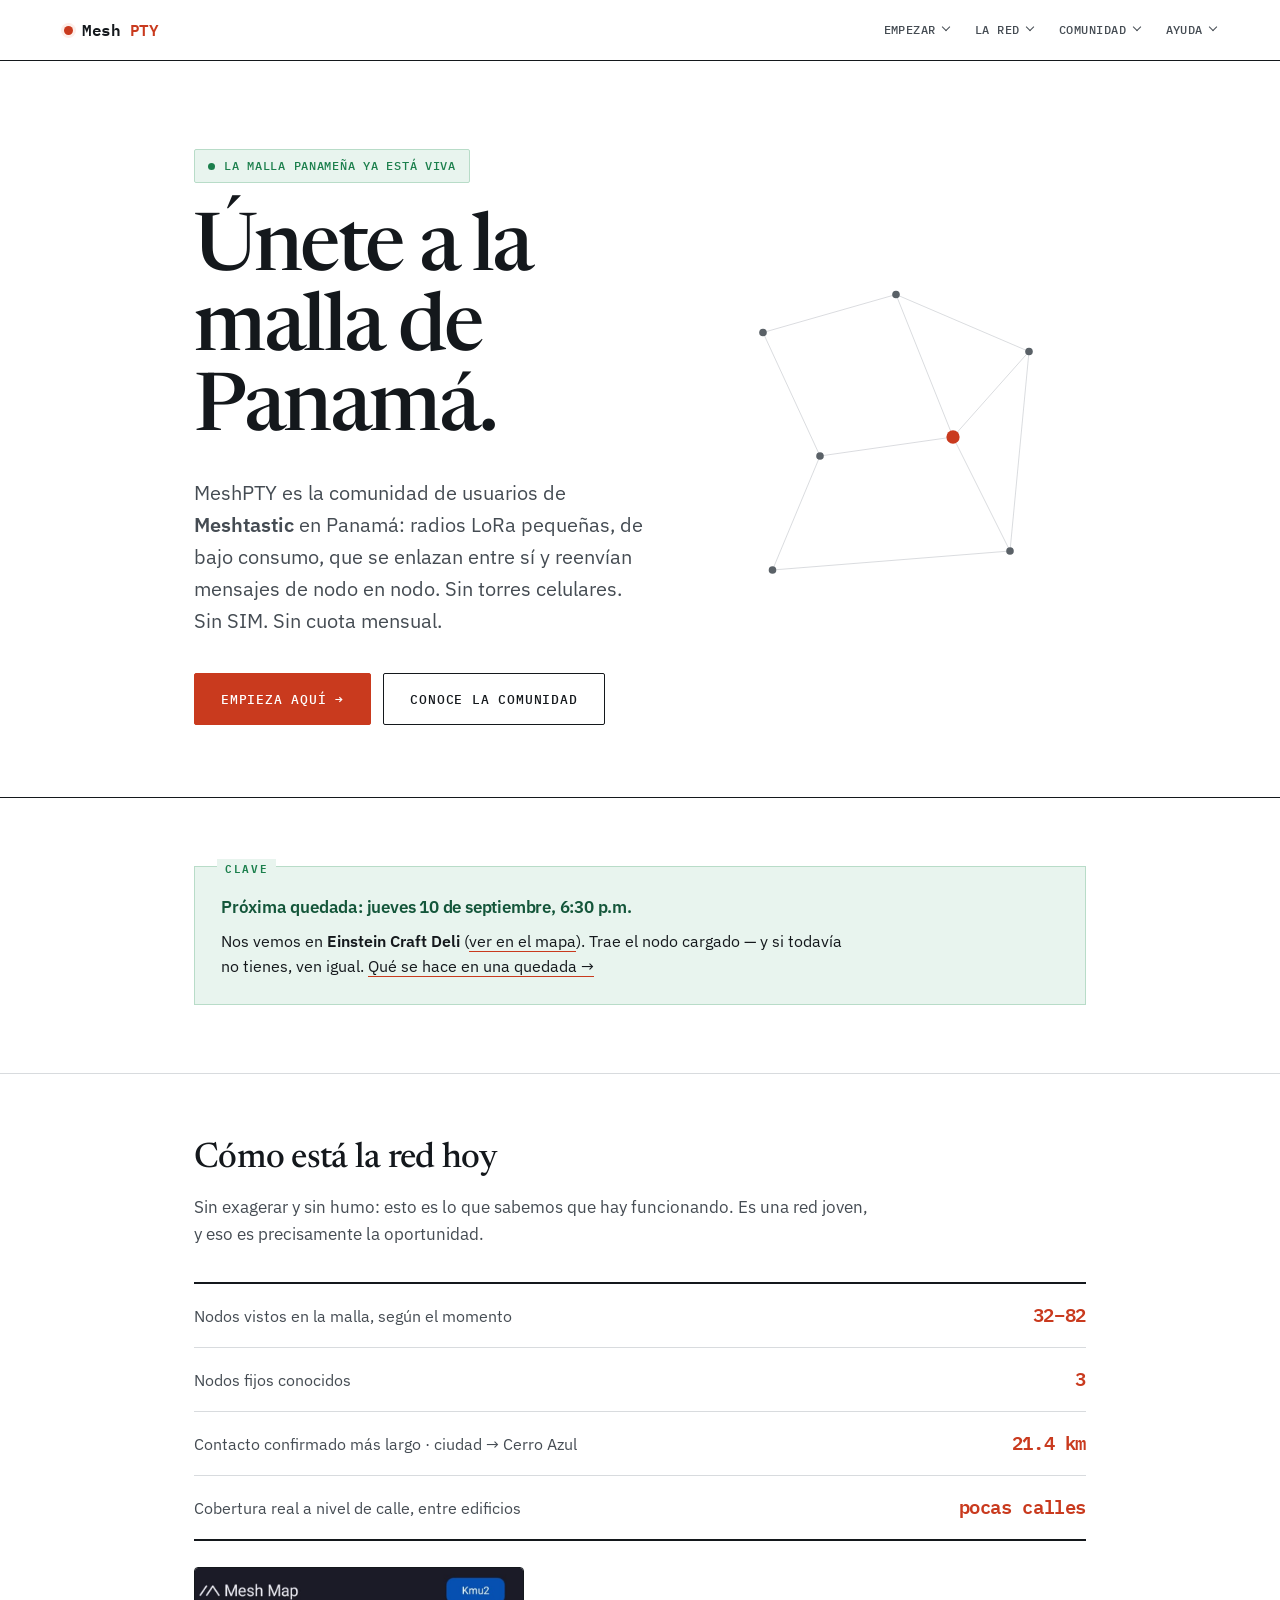
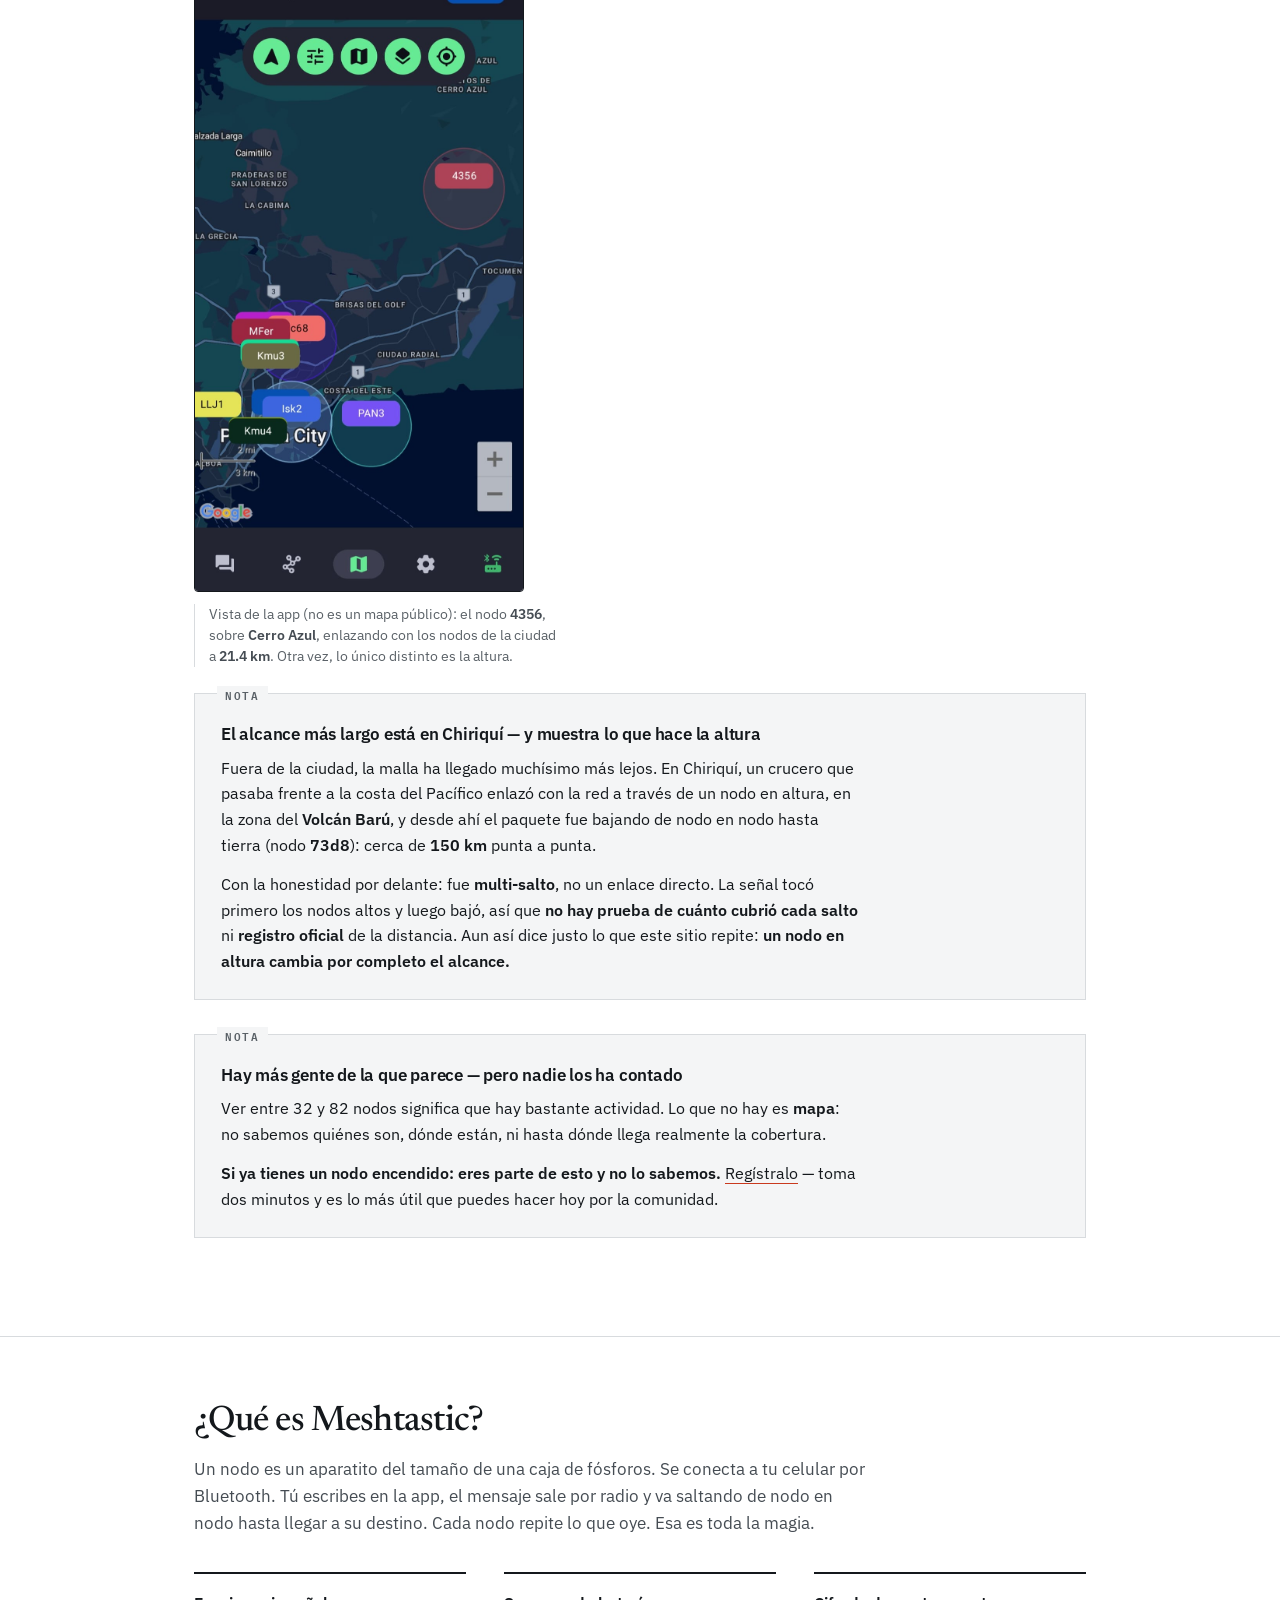
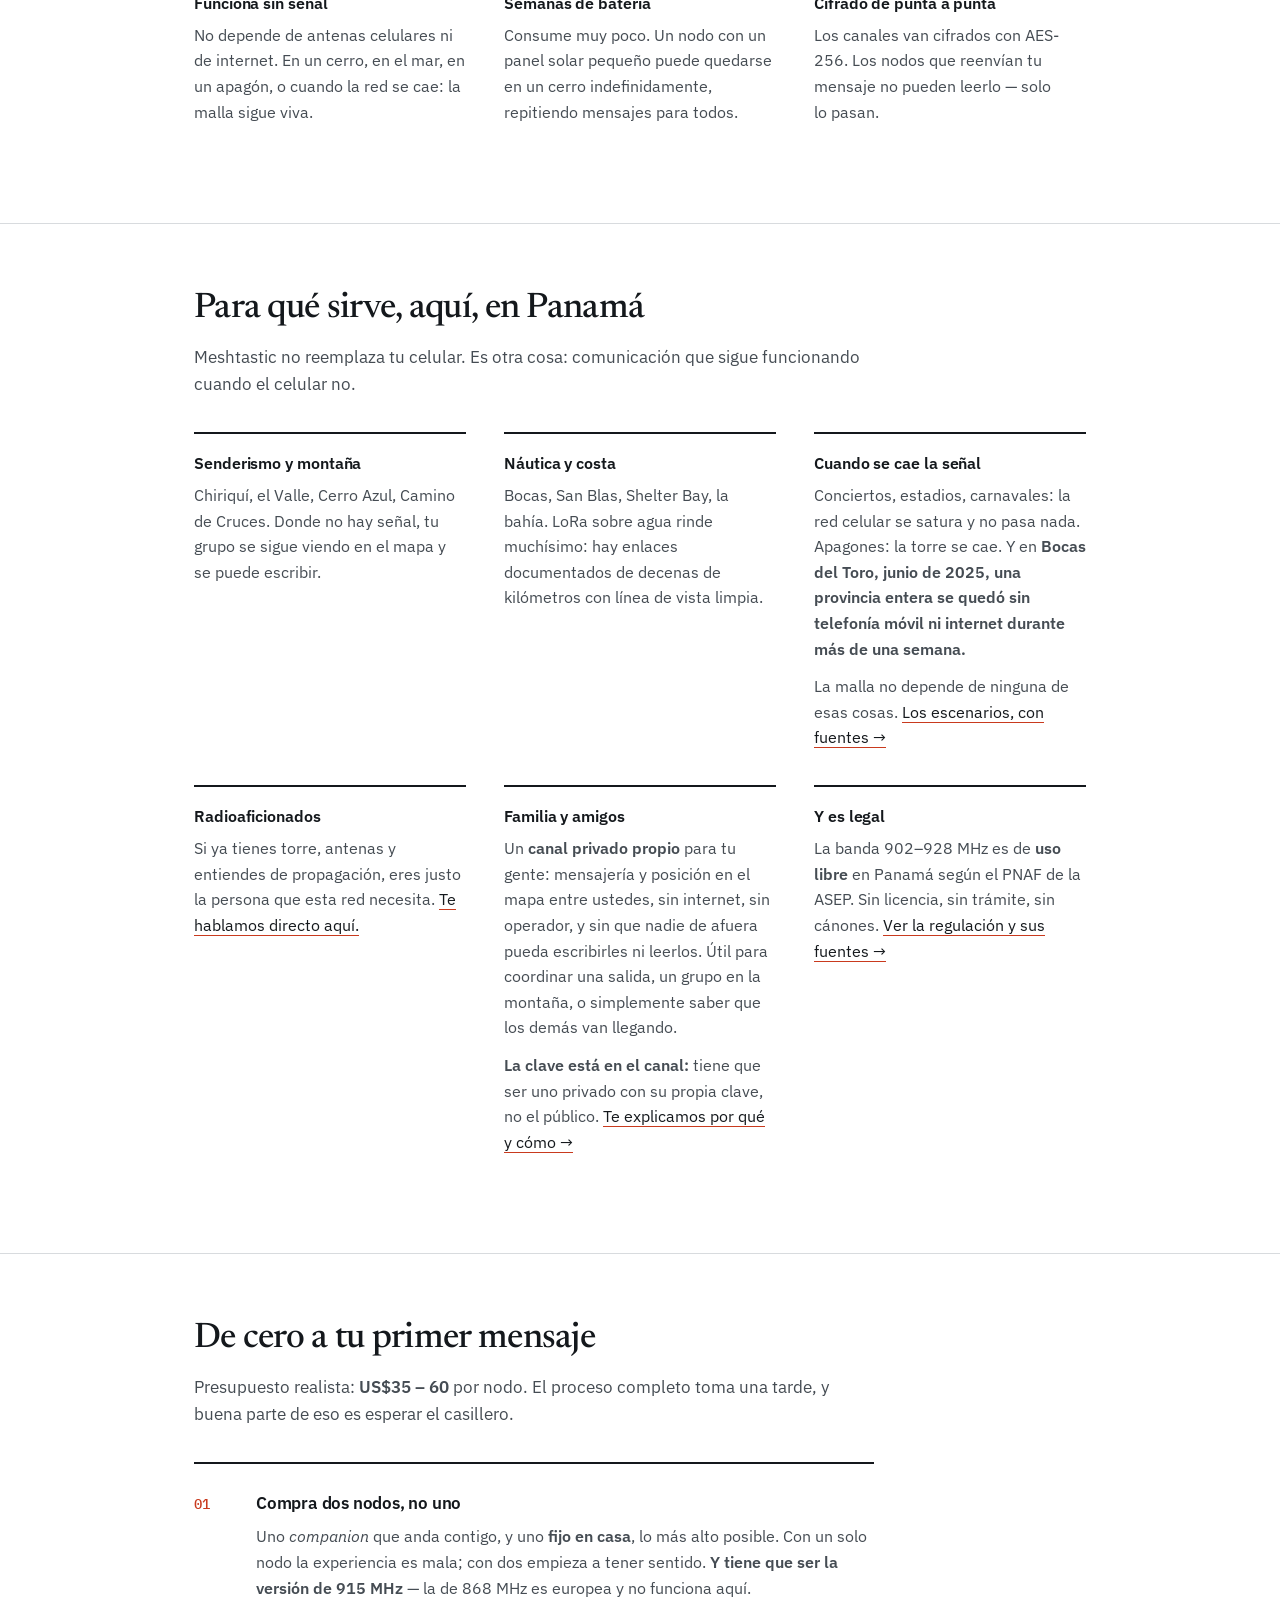
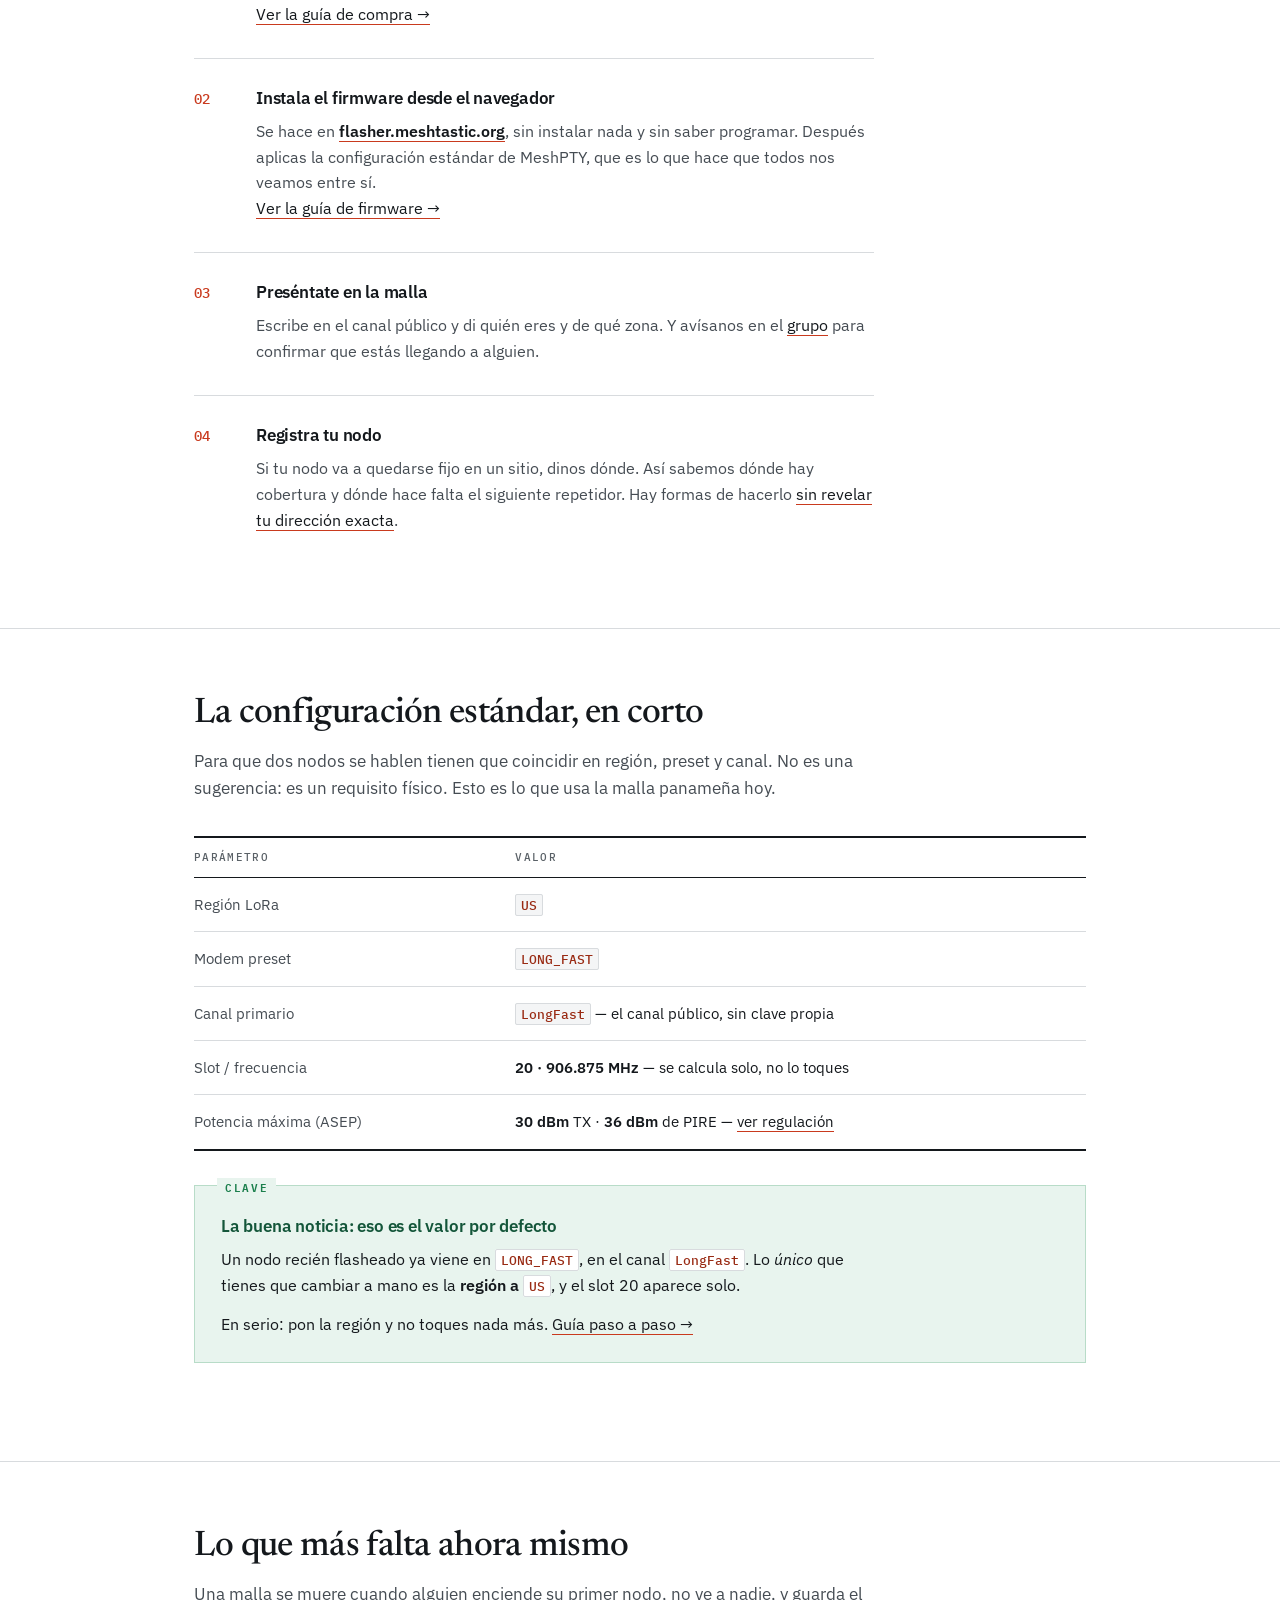
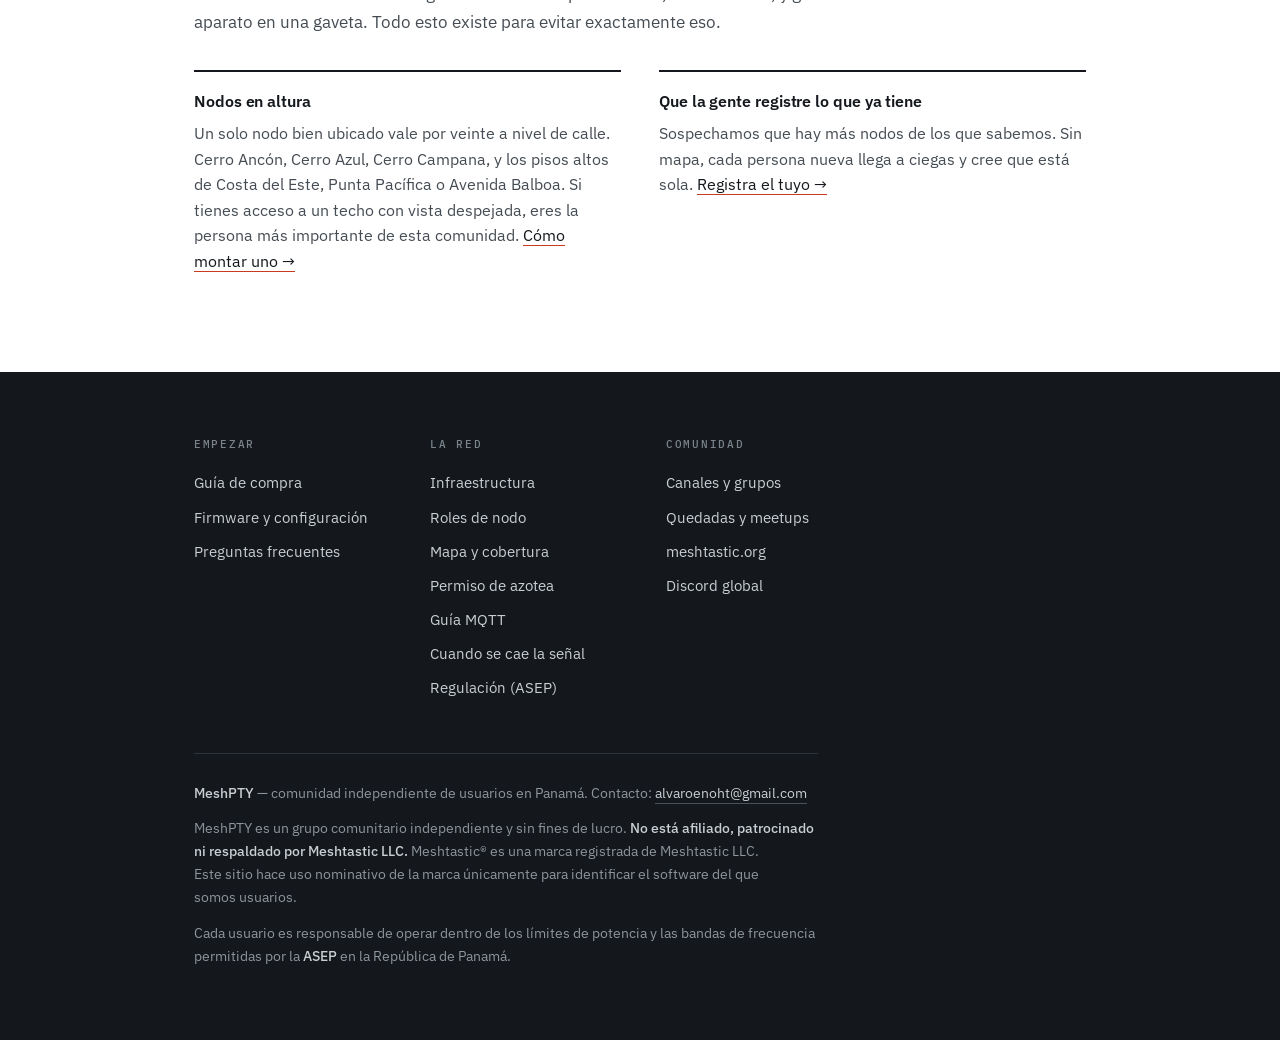
==== commit e4508c57: "feat: publicar la quedada del jueves 10 en Einstein Craft Deli Fecha, hora y lugar reales en meetups" ====
--- a/index.html
+++ b/index.html
@@ -114,6 +114,20 @@
   </div>
 </div>
 
+<section class="aviso-quedada" style="padding:34px 0">
+  <div class="wrap">
+    <div class="box ok">
+      <h3>Próxima quedada: jueves 10 de septiembre, 6:30 p.m.</h3>
+      <p class="mb0">
+        Nos vemos en <strong>Einstein Craft Deli</strong>
+        (<a href="https://maps.app.goo.gl/ZBzfqJzUJUceXifKA" target="_blank" rel="noopener">ver en el mapa</a>).
+        Trae el nodo cargado — y si todavía no tienes, ven igual.
+        <a href="meetups.html">Qué se hace en una quedada →</a>
+      </p>
+    </div>
+  </div>
+</section>
+
 <section>
   <div class="wrap">
     <h2>Cómo está la red hoy</h2>
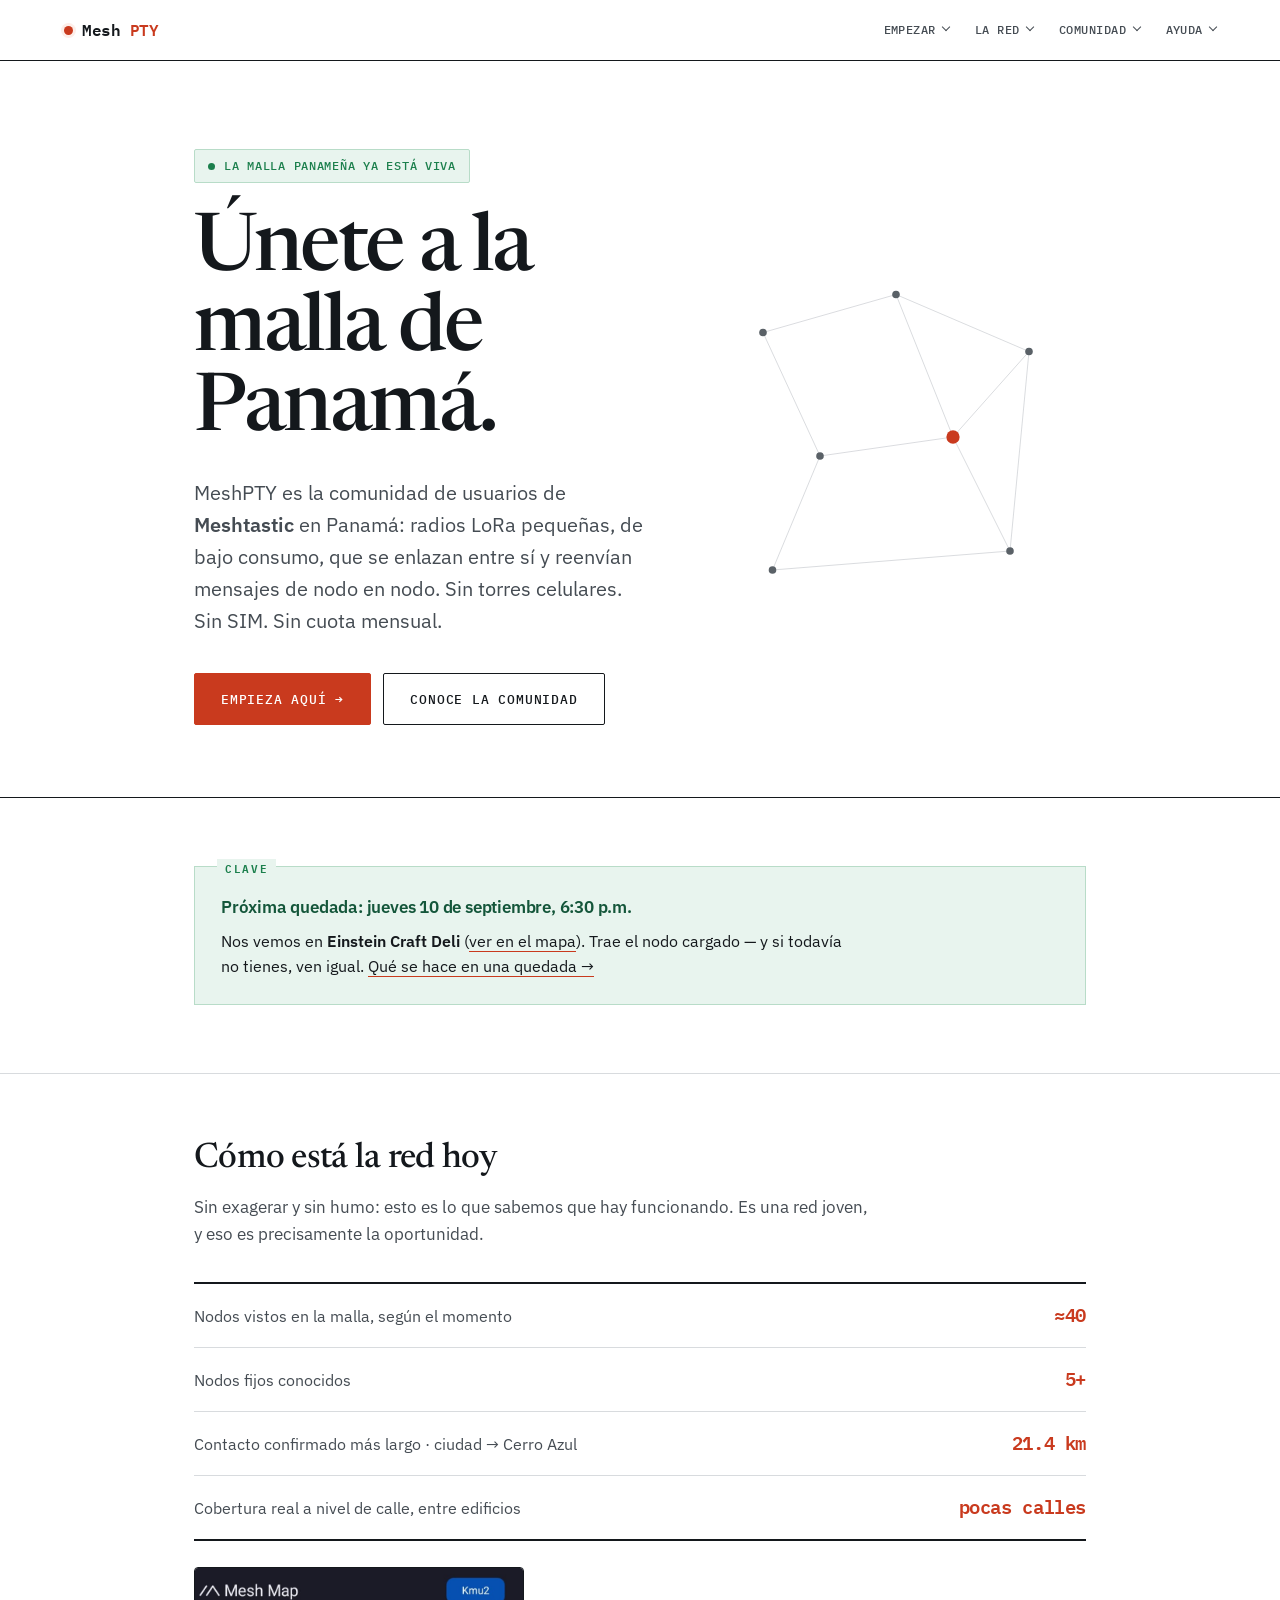
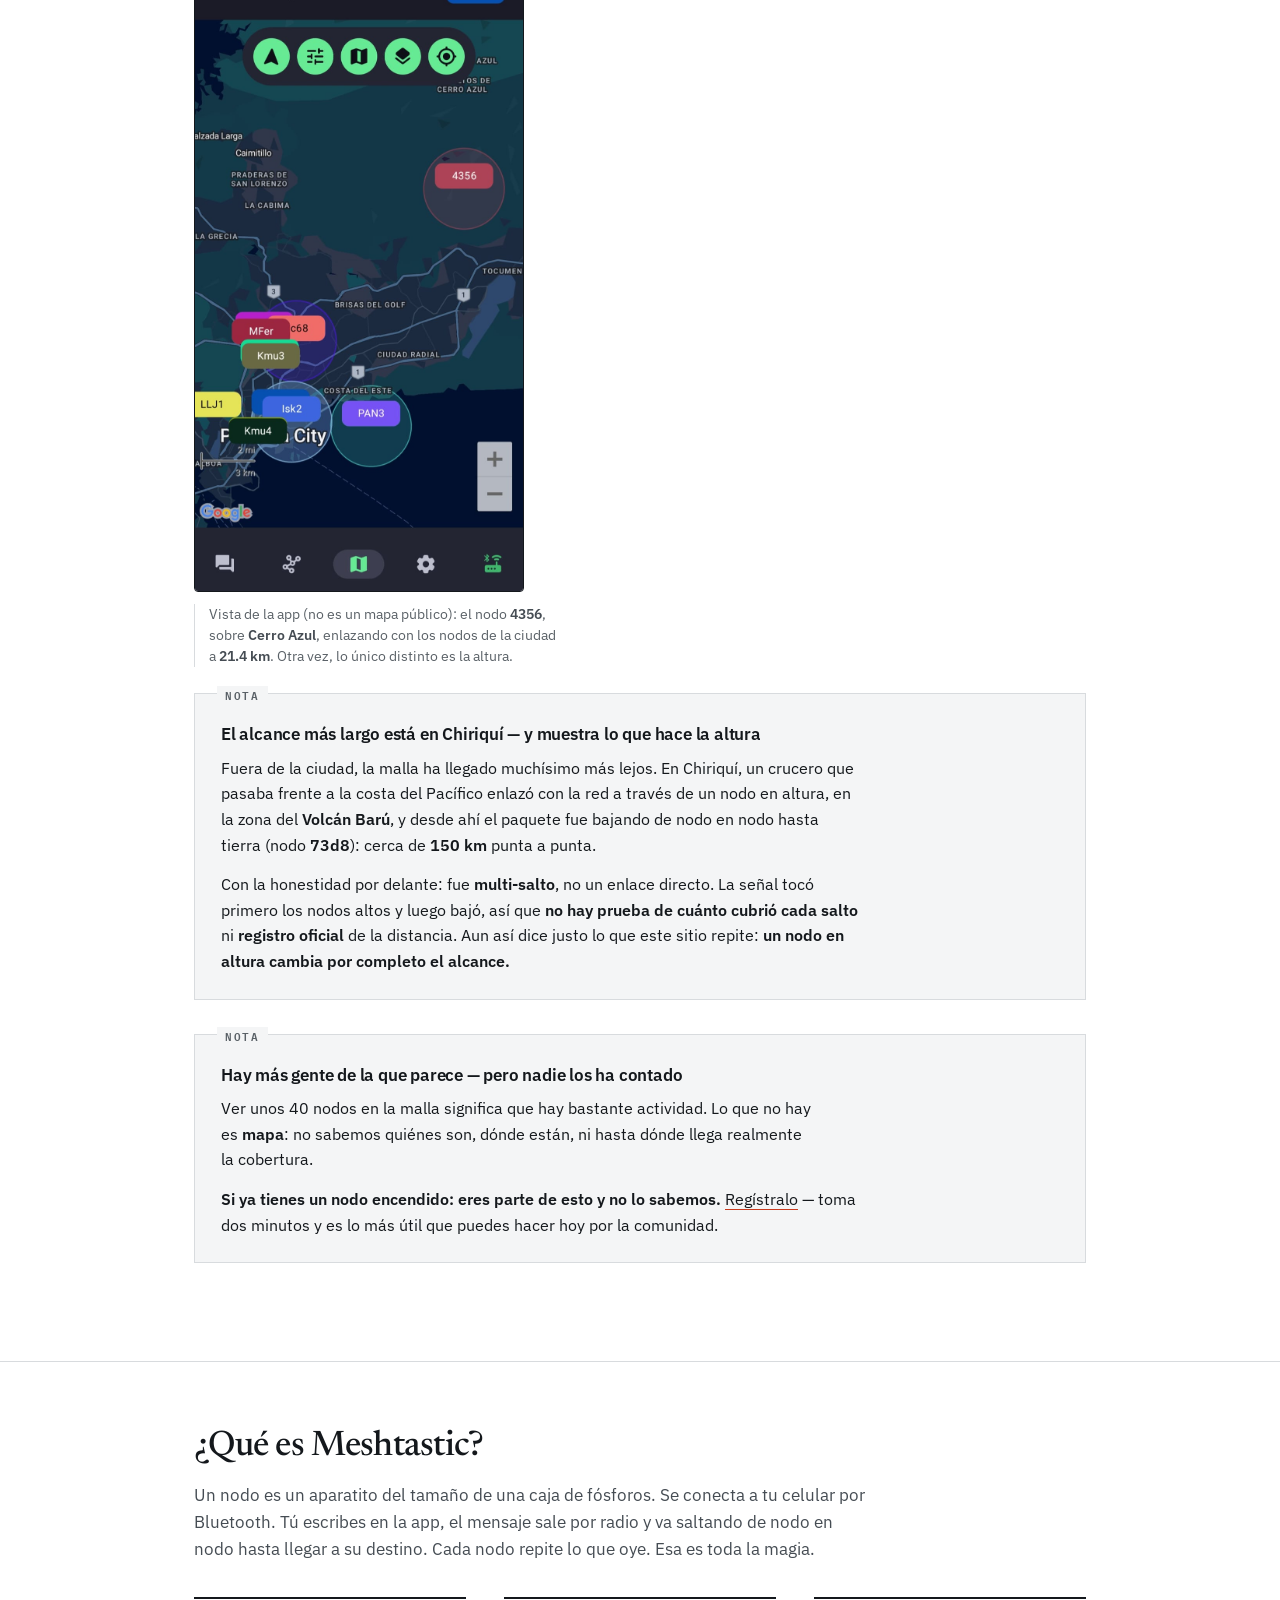
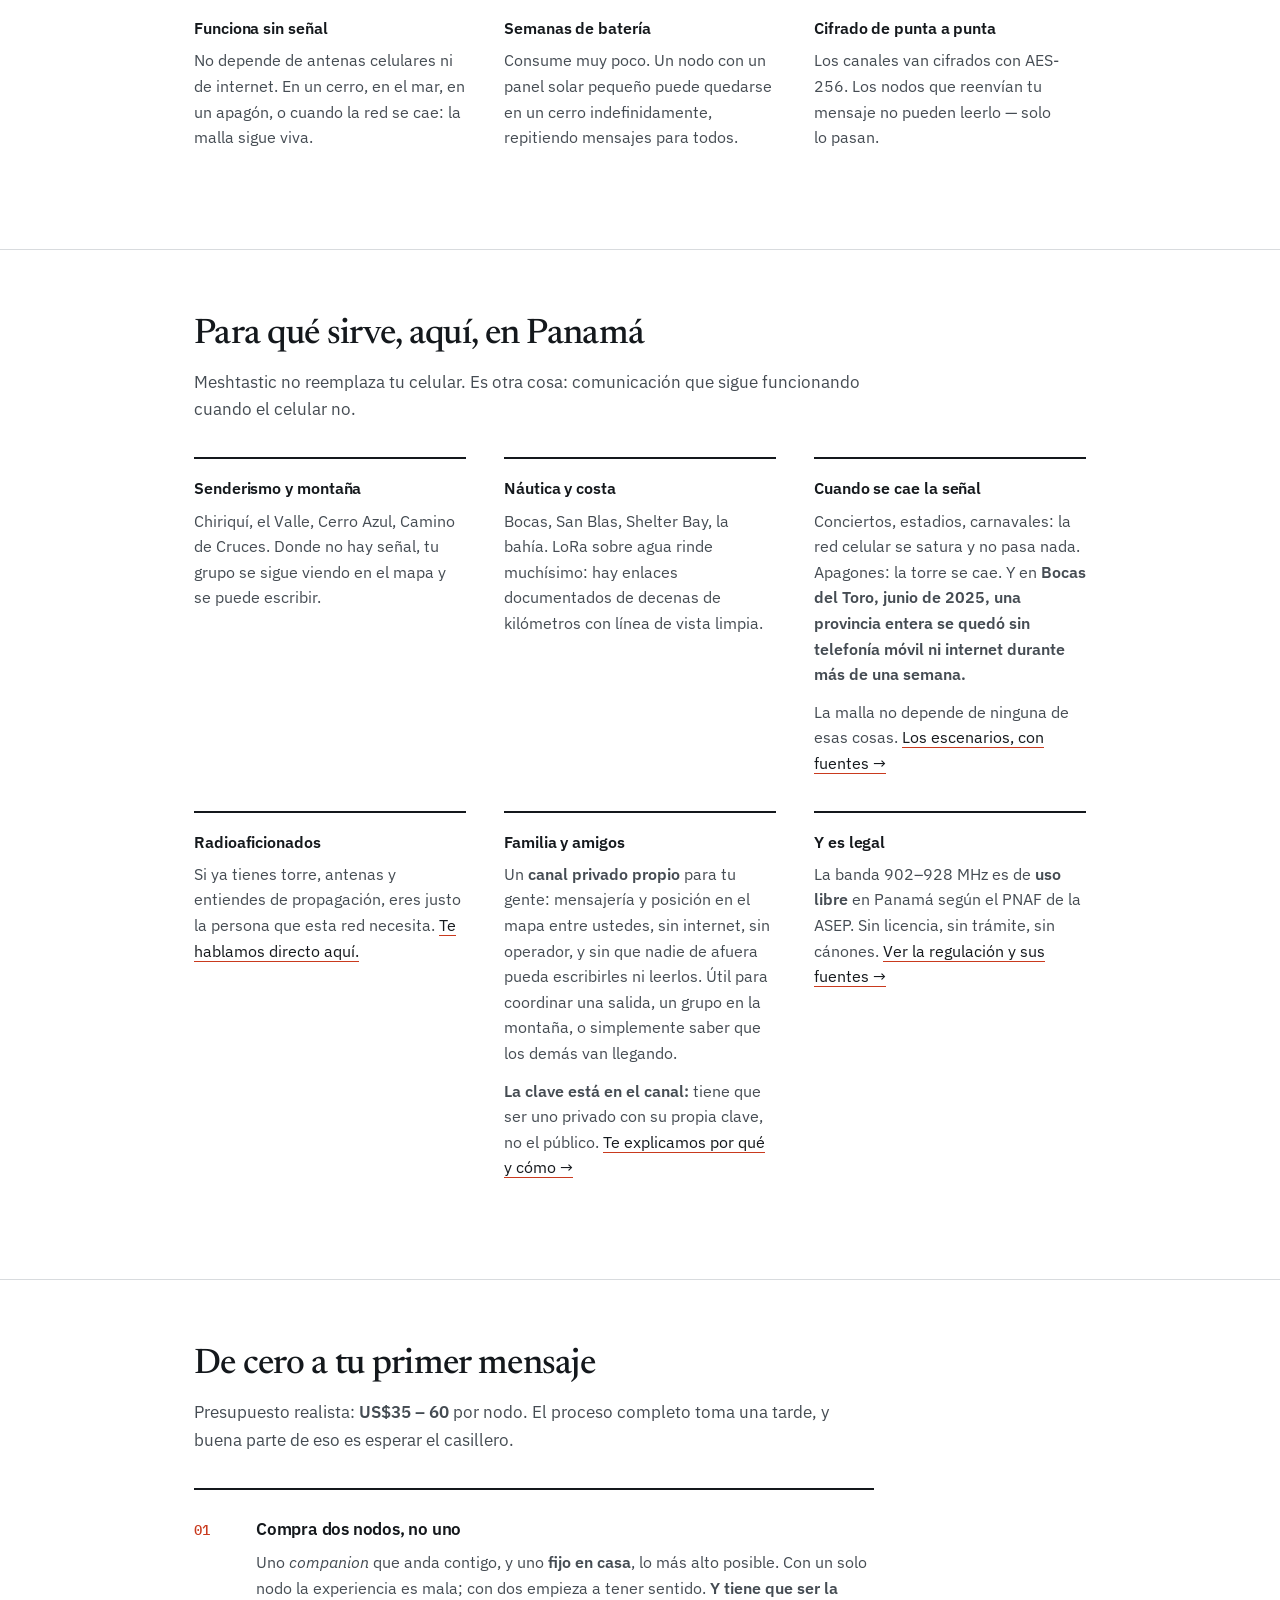
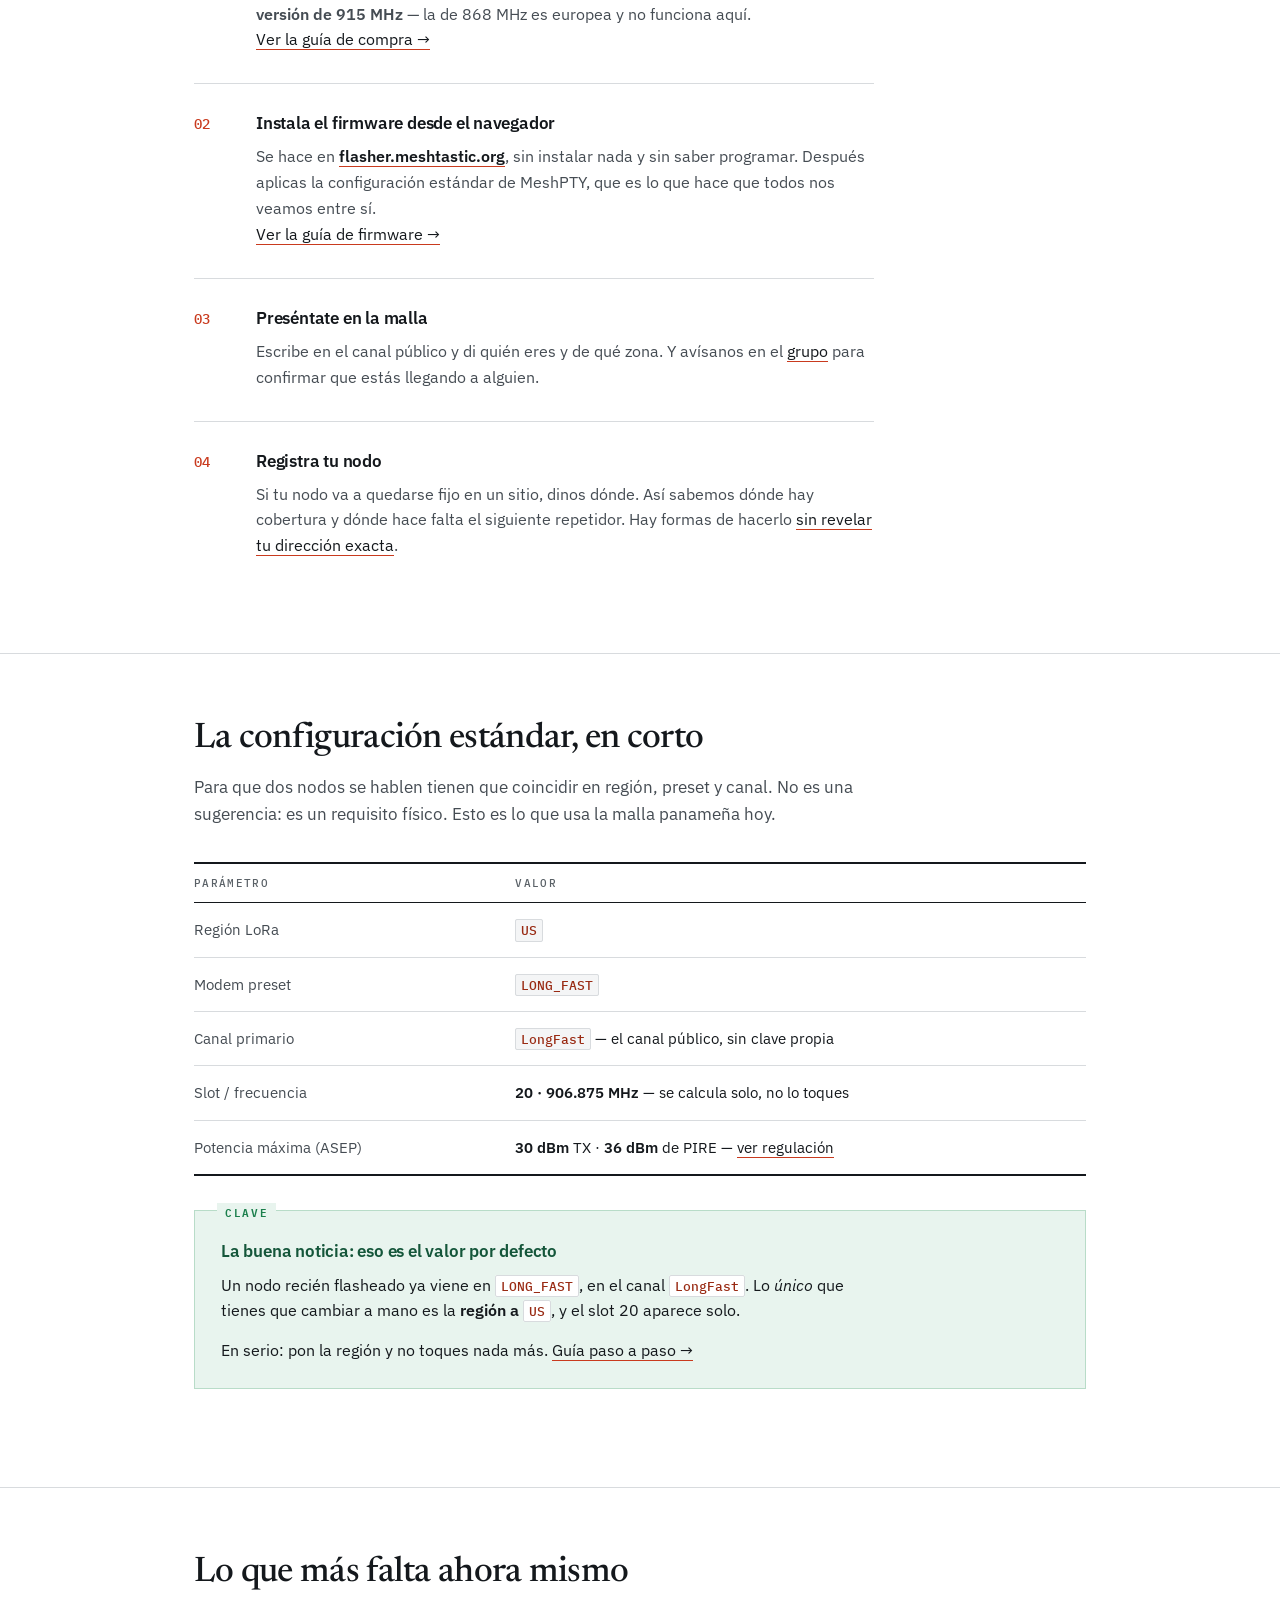
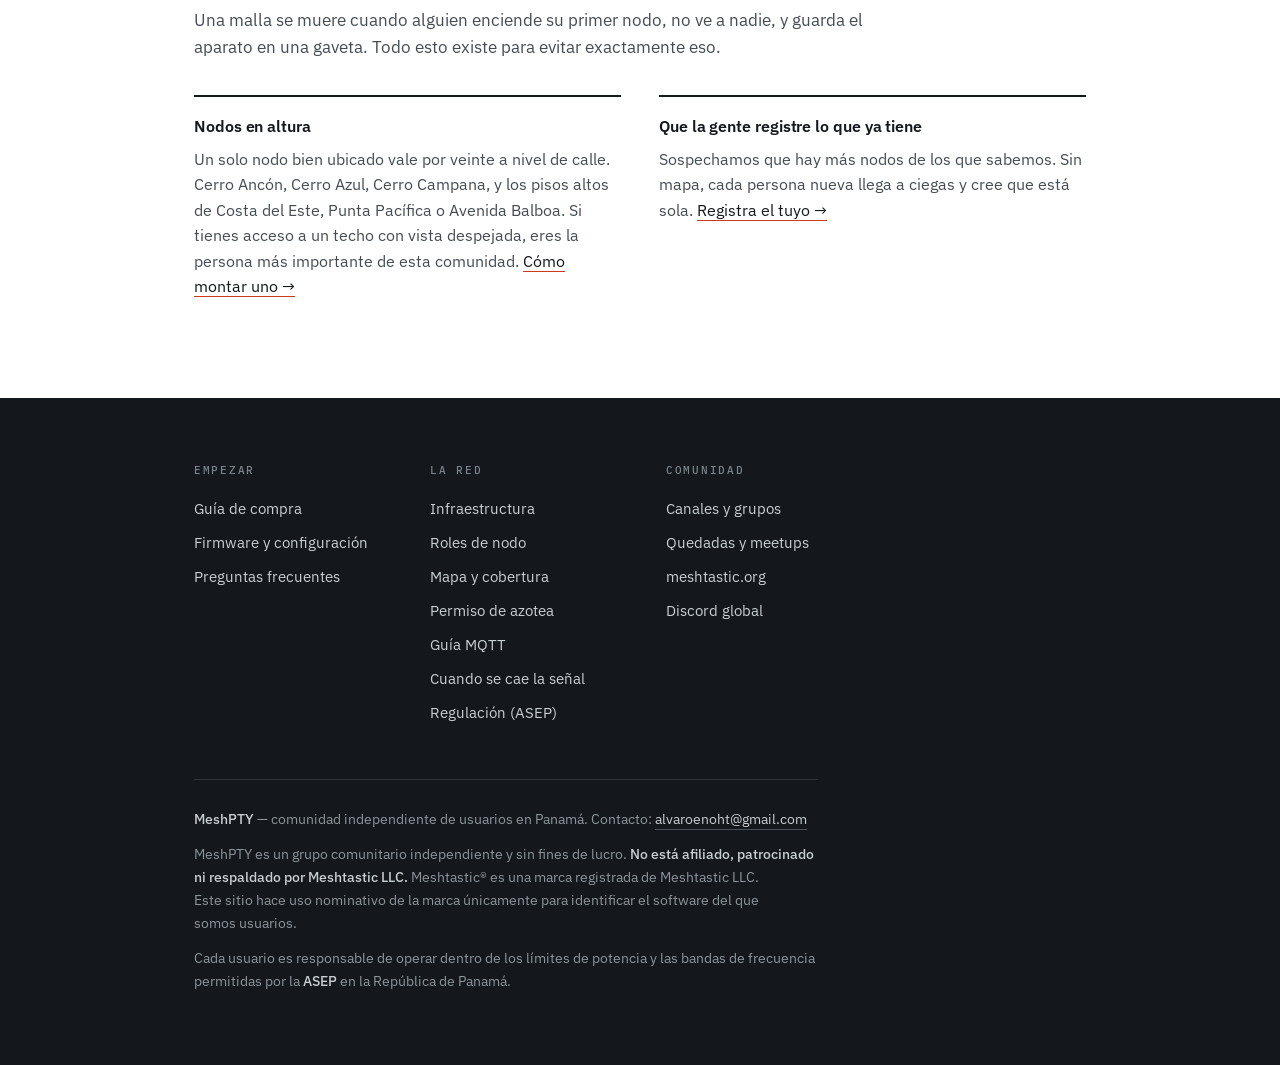
==== commit 8c294cb6: "docs: actualizar cifras de la red a ~40 nodos y 5+ fijos Los ledgers de index y mapa seguian en 32-8" ====
--- a/index.html
+++ b/index.html
@@ -141,12 +141,12 @@
         <div class="row">
           <dt>Nodos vistos en la malla, según el momento</dt>
           <span class="lead" aria-hidden="true"></span>
-          <dd>32–82</dd>
+          <dd>≈40</dd>
         </div>
         <div class="row">
           <dt>Nodos fijos conocidos</dt>
           <span class="lead" aria-hidden="true"></span>
-          <dd>3</dd>
+          <dd>5+</dd>
         </div>
         <div class="row">
           <dt>Contacto confirmado más largo · ciudad → Cerro Azul</dt>
@@ -188,7 +188,7 @@
     <div class="box info" style="margin-top:26px">
       <h3>Hay más gente de la que parece — pero nadie los ha contado</h3>
       <p>
-        Ver entre 32 y 82 nodos significa que hay bastante actividad. Lo que no hay es
+        Ver unos 40 nodos en la malla significa que hay bastante actividad. Lo que no hay es
         <strong>mapa</strong>: no sabemos quiénes son, dónde están, ni hasta dónde llega realmente la
         cobertura.
       </p>
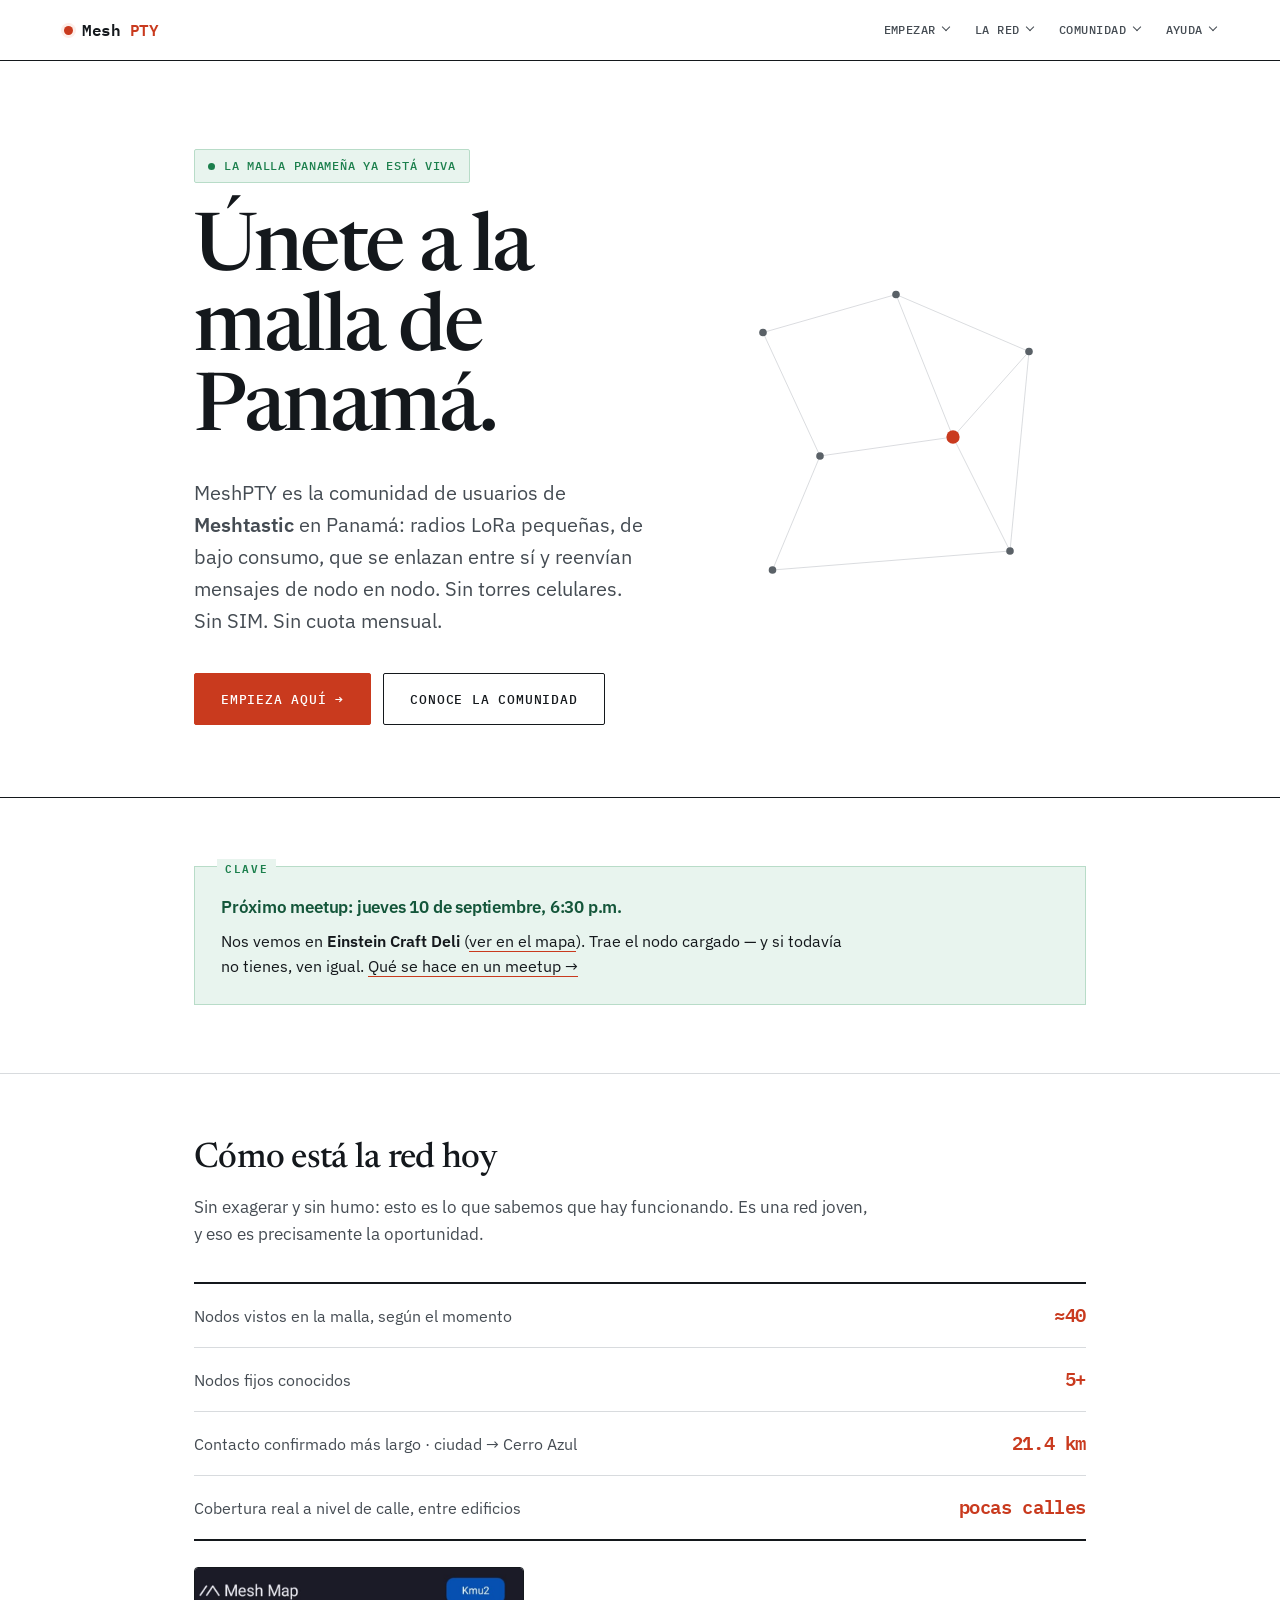
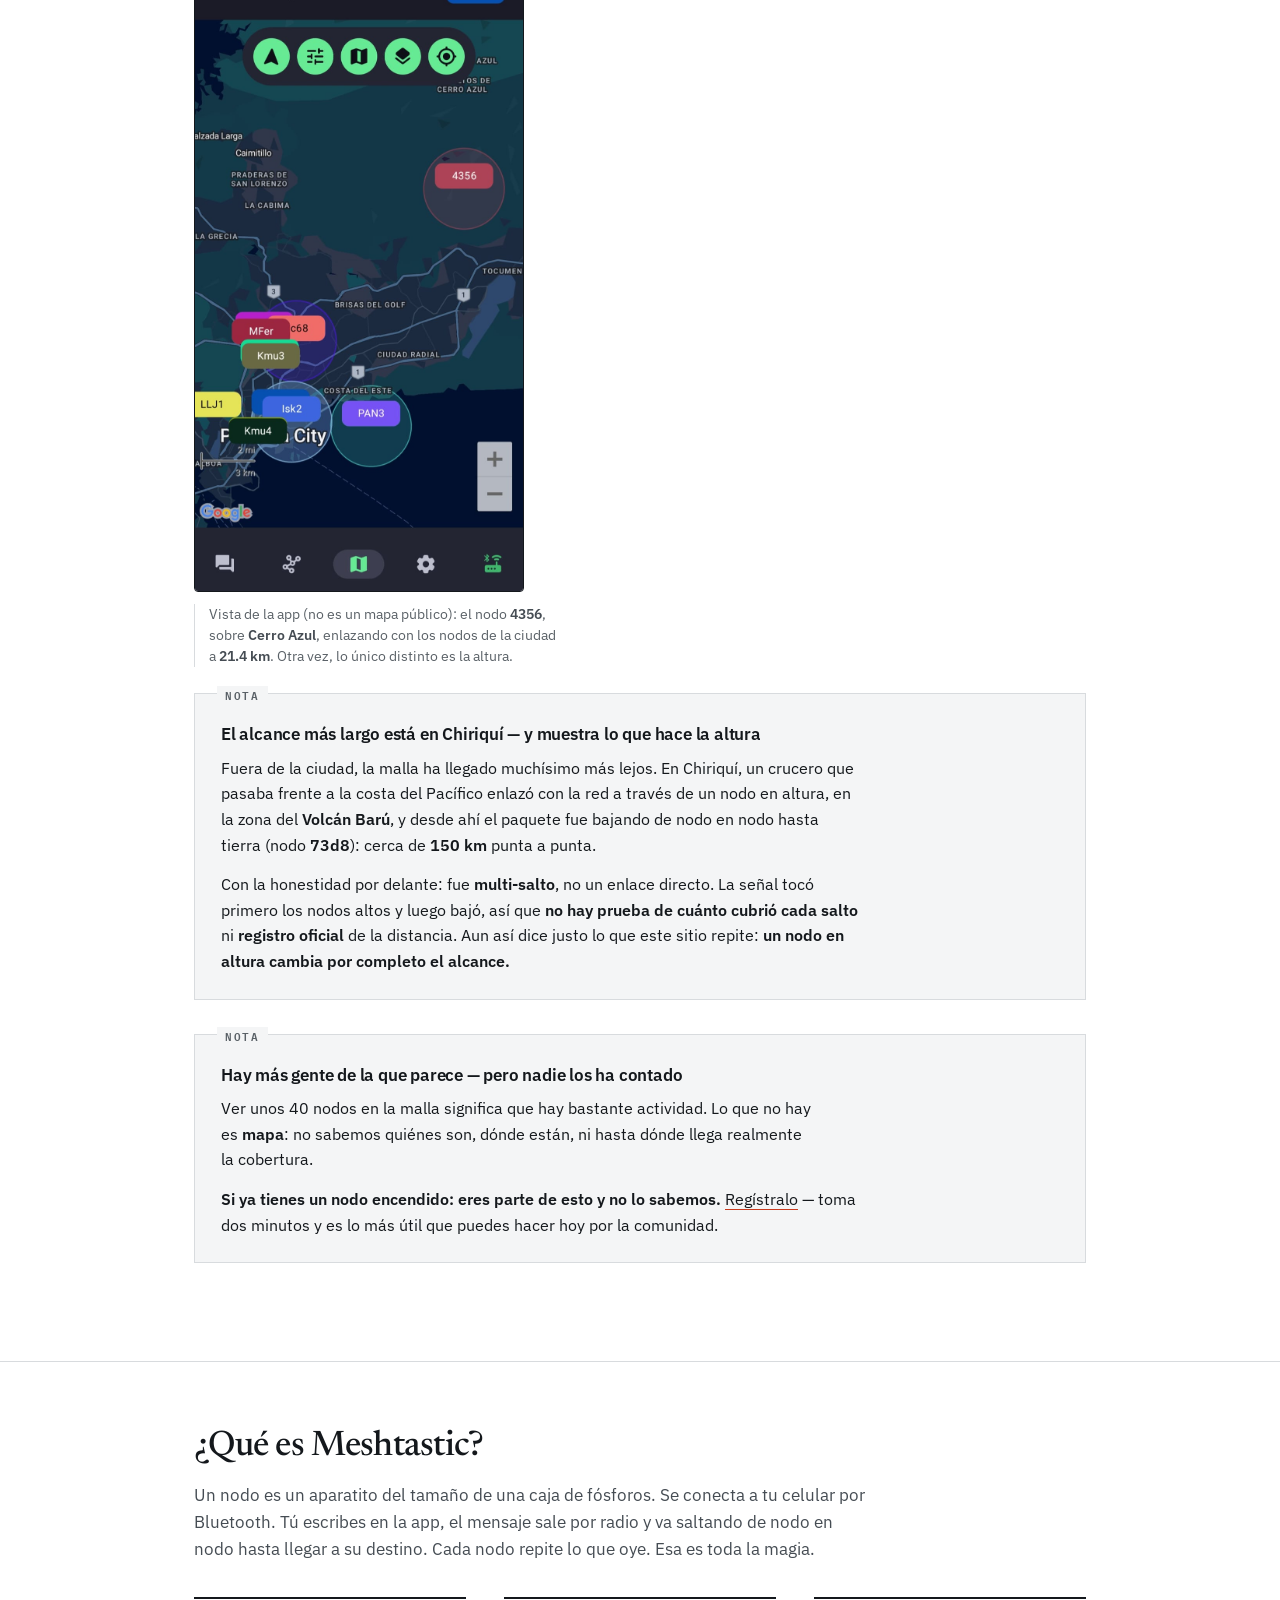
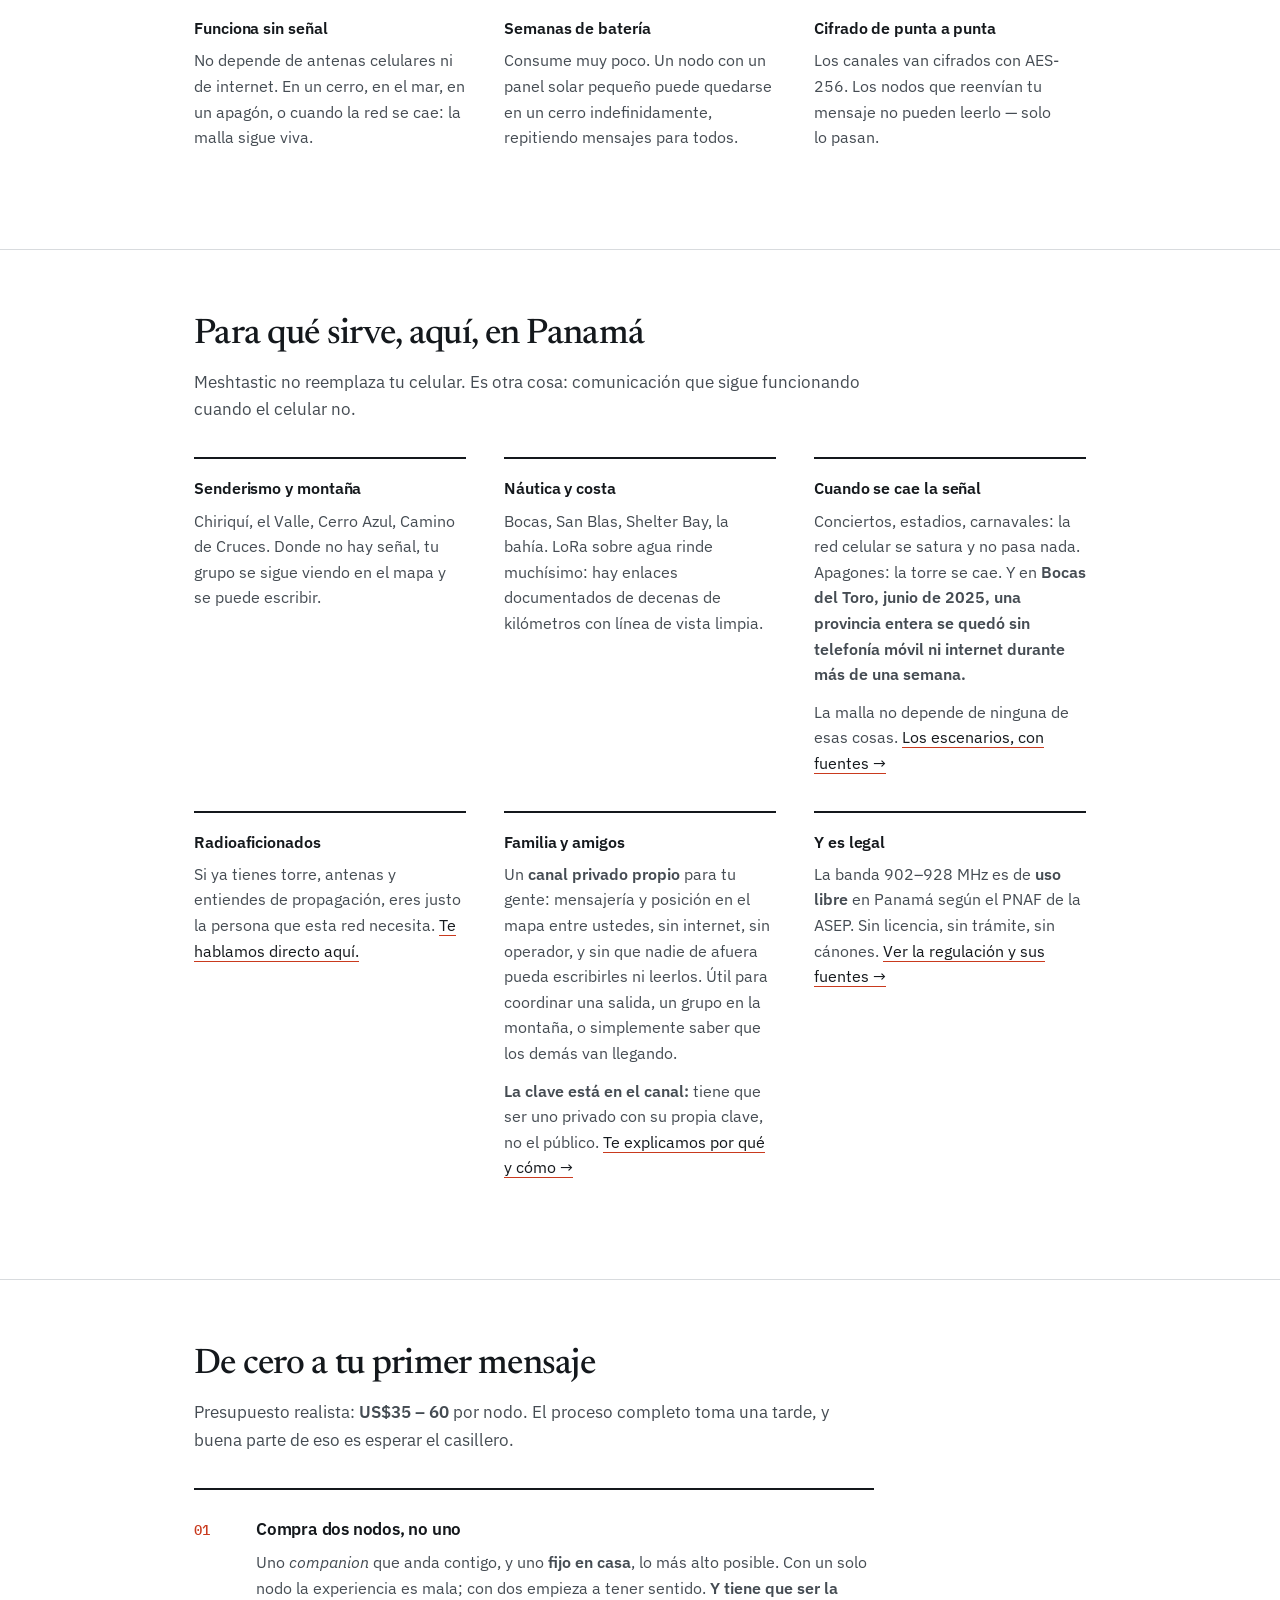
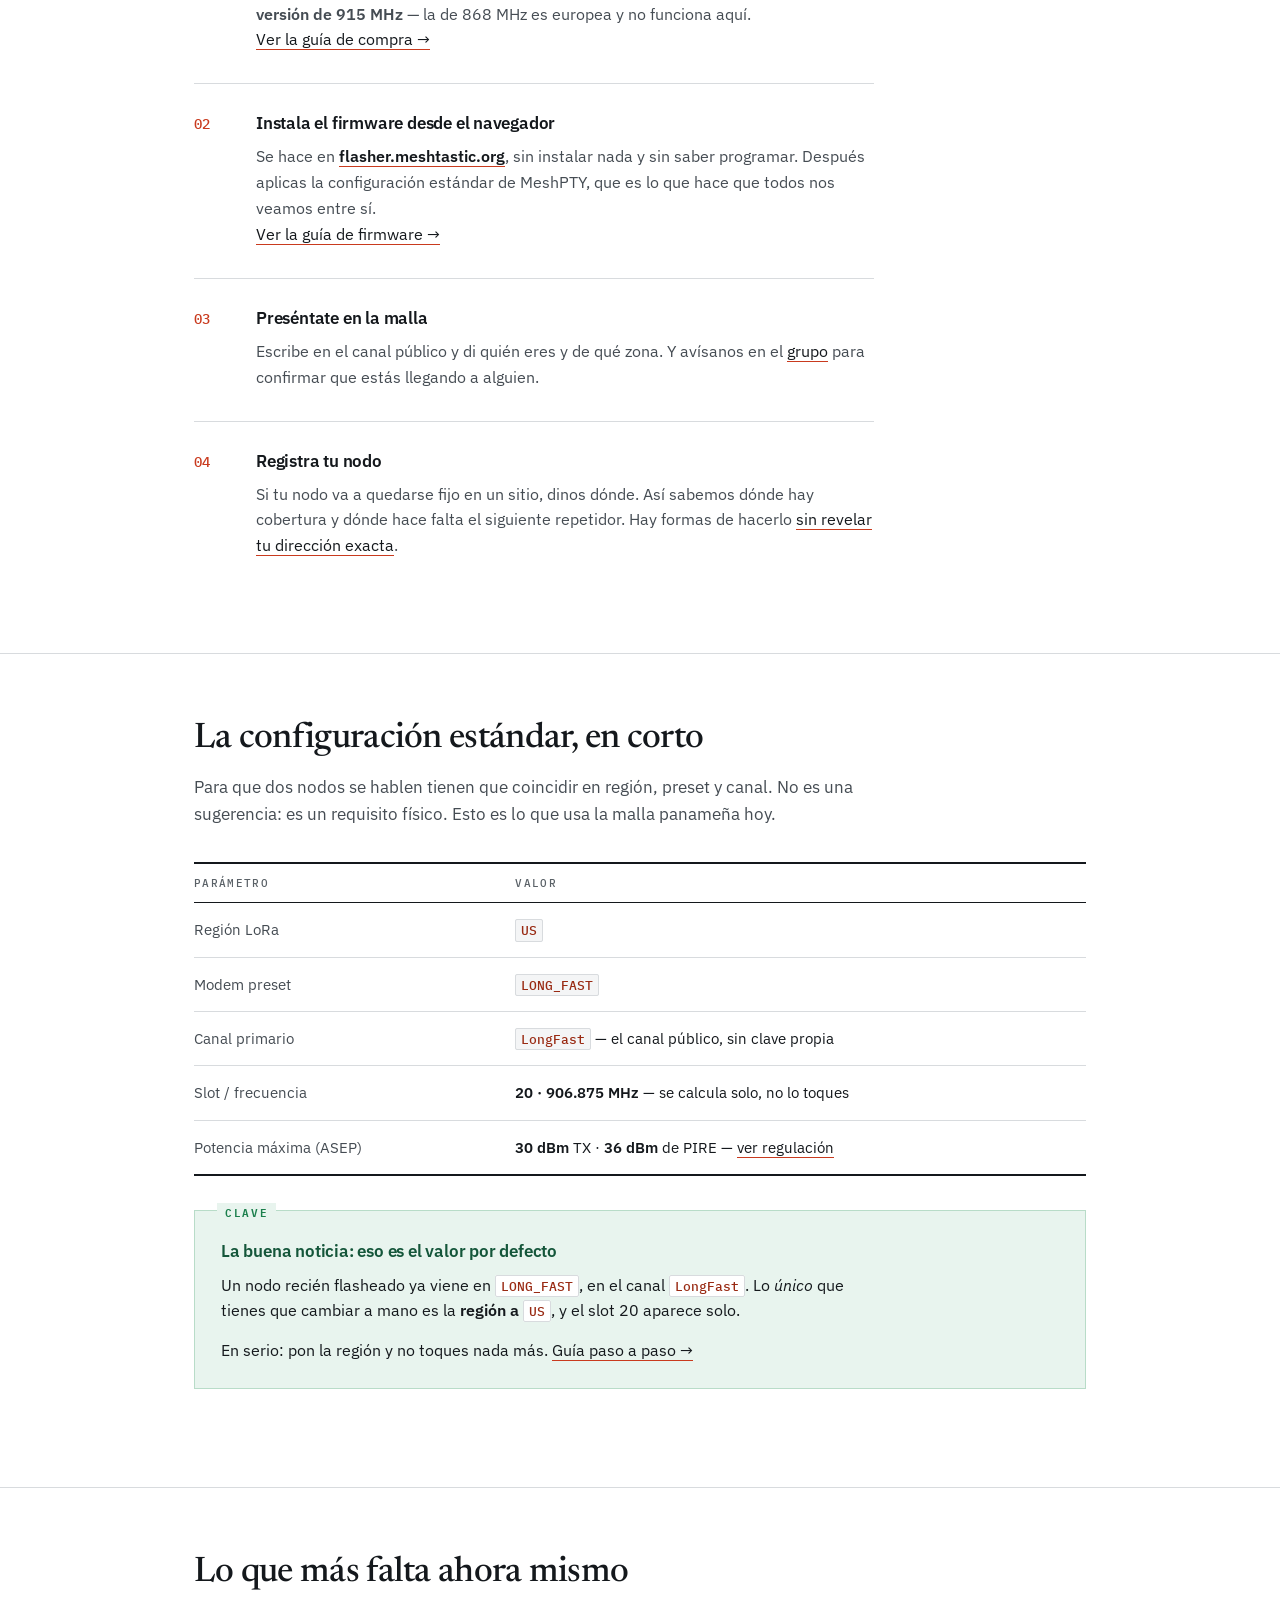
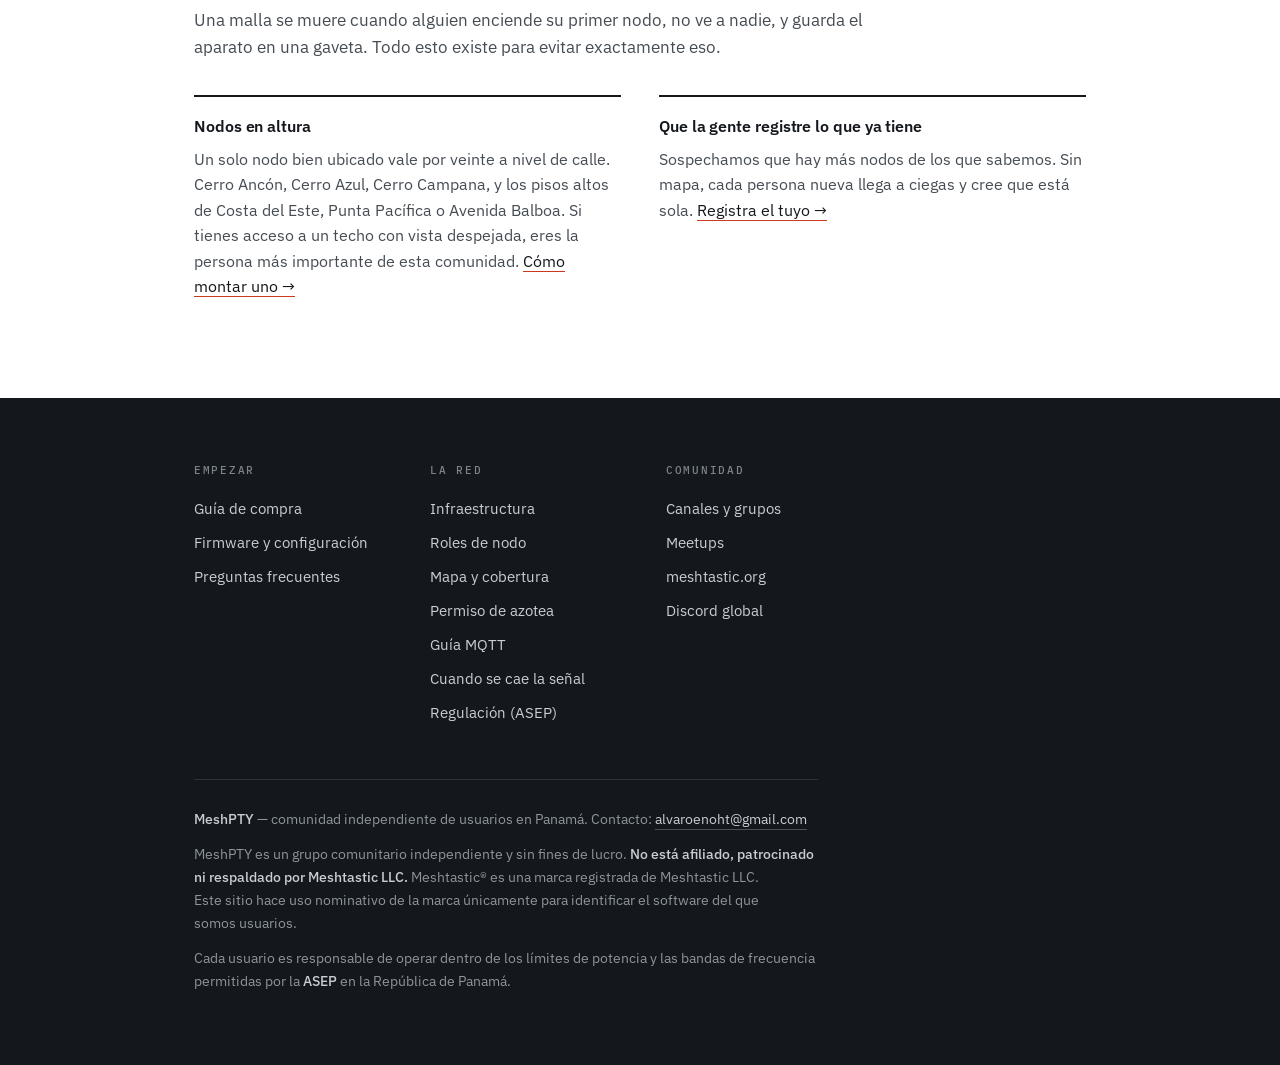
==== commit 9a0ac8c9: "refactor: usar "meetup" en vez de "quedada" en todo el sitio Renombra titulo, nav, avisos de portada" ====
--- a/index.html
+++ b/index.html
@@ -48,7 +48,7 @@
         <button class="mtrigger" type="button">Comunidad</button>
         <div class="drop">
           <a href="comunidad.html">Canales y grupos</a>
-          <a href="meetups.html">Quedadas y meetups</a>
+          <a href="meetups.html">Meetups</a>
         </div>
       </div>
       <div class="menu">
@@ -114,15 +114,15 @@
   </div>
 </div>
 
-<section class="aviso-quedada" style="padding:34px 0">
+<section class="aviso-meetup" style="padding:34px 0">
   <div class="wrap">
     <div class="box ok">
-      <h3>Próxima quedada: jueves 10 de septiembre, 6:30 p.m.</h3>
+      <h3>Próximo meetup: jueves 10 de septiembre, 6:30 p.m.</h3>
       <p class="mb0">
         Nos vemos en <strong>Einstein Craft Deli</strong>
         (<a href="https://maps.app.goo.gl/ZBzfqJzUJUceXifKA" target="_blank" rel="noopener">ver en el mapa</a>).
         Trae el nodo cargado — y si todavía no tienes, ven igual.
-        <a href="meetups.html">Qué se hace en una quedada →</a>
+        <a href="meetups.html">Qué se hace en un meetup →</a>
       </p>
     </div>
   </div>
@@ -440,7 +440,7 @@
       <div class="col">
         <h4>Comunidad</h4>
         <a href="comunidad.html">Canales y grupos</a>
-        <a href="meetups.html">Quedadas y meetups</a>
+        <a href="meetups.html">Meetups</a>
         <a href="https://meshtastic.org" target="_blank" rel="noopener">meshtastic.org</a>
         <a href="https://discord.com/invite/ktMAKGBnBs" target="_blank" rel="noopener">Discord global</a>
       </div>
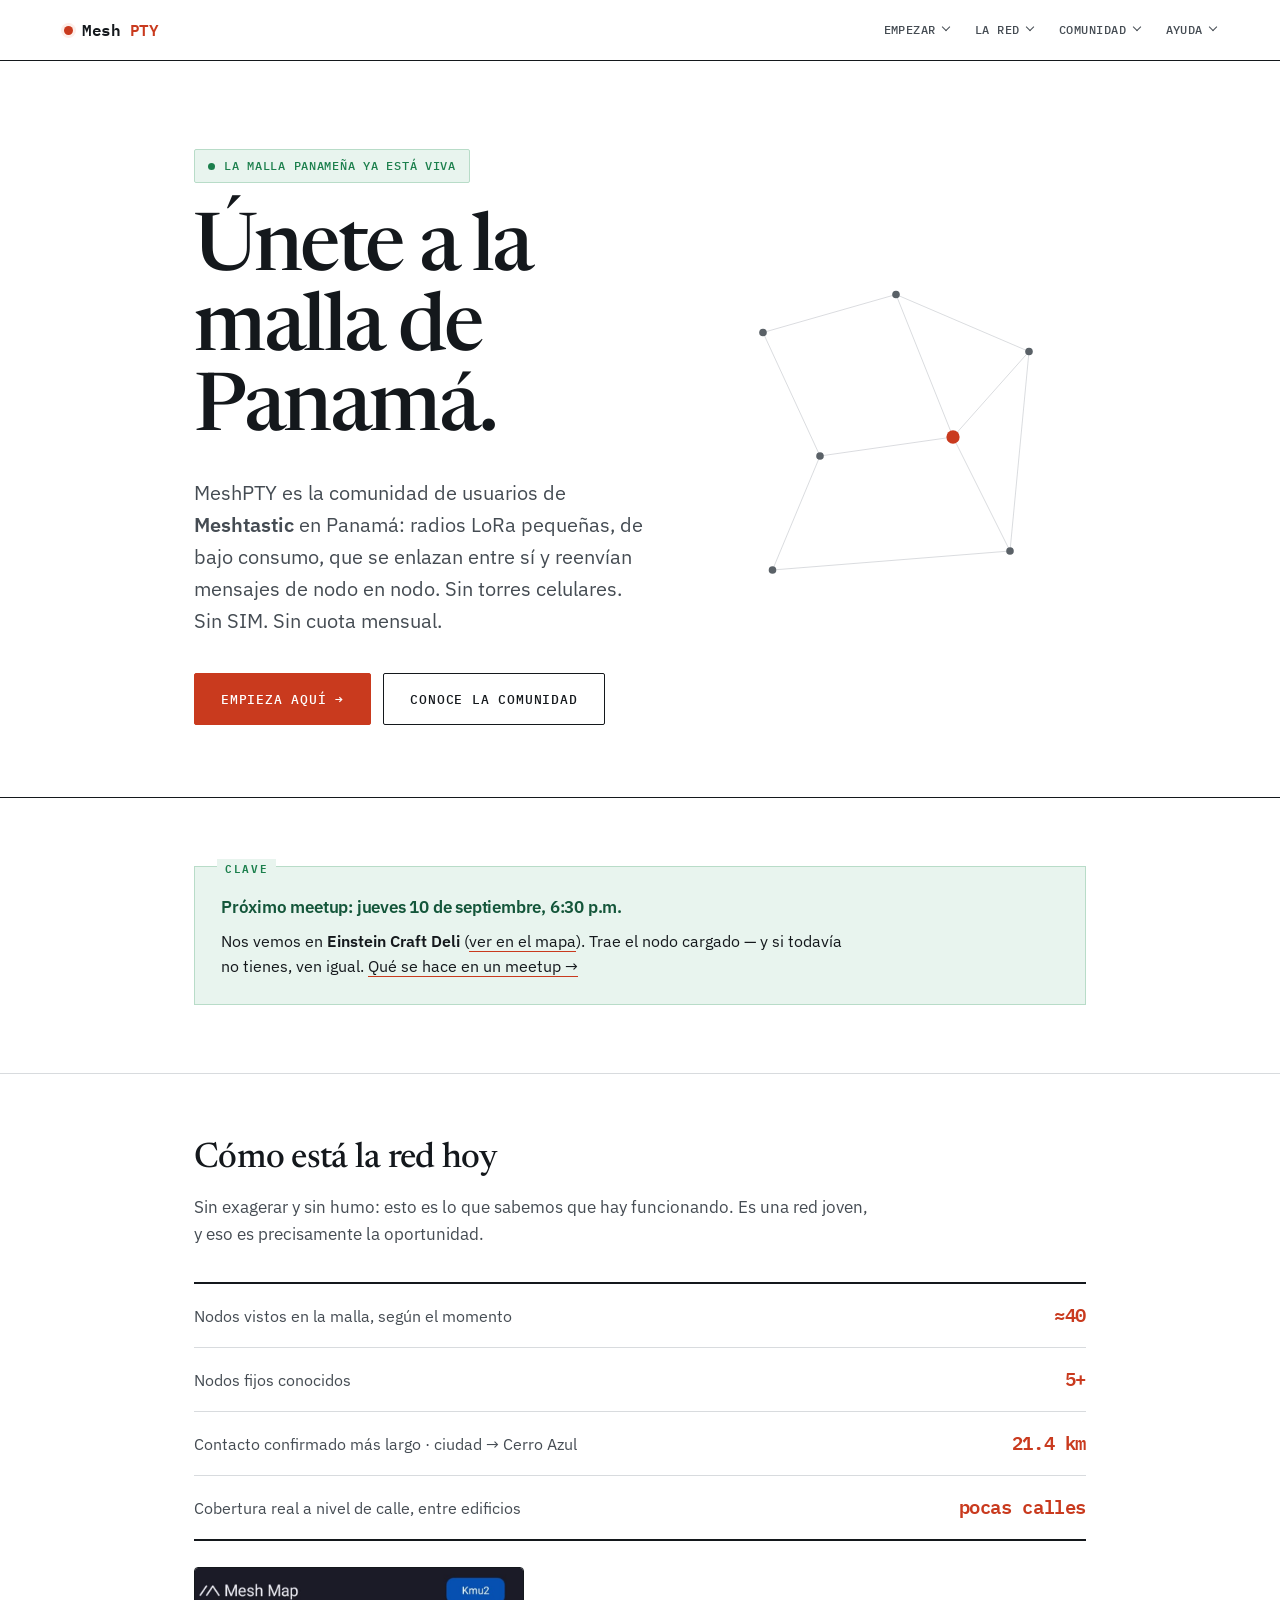
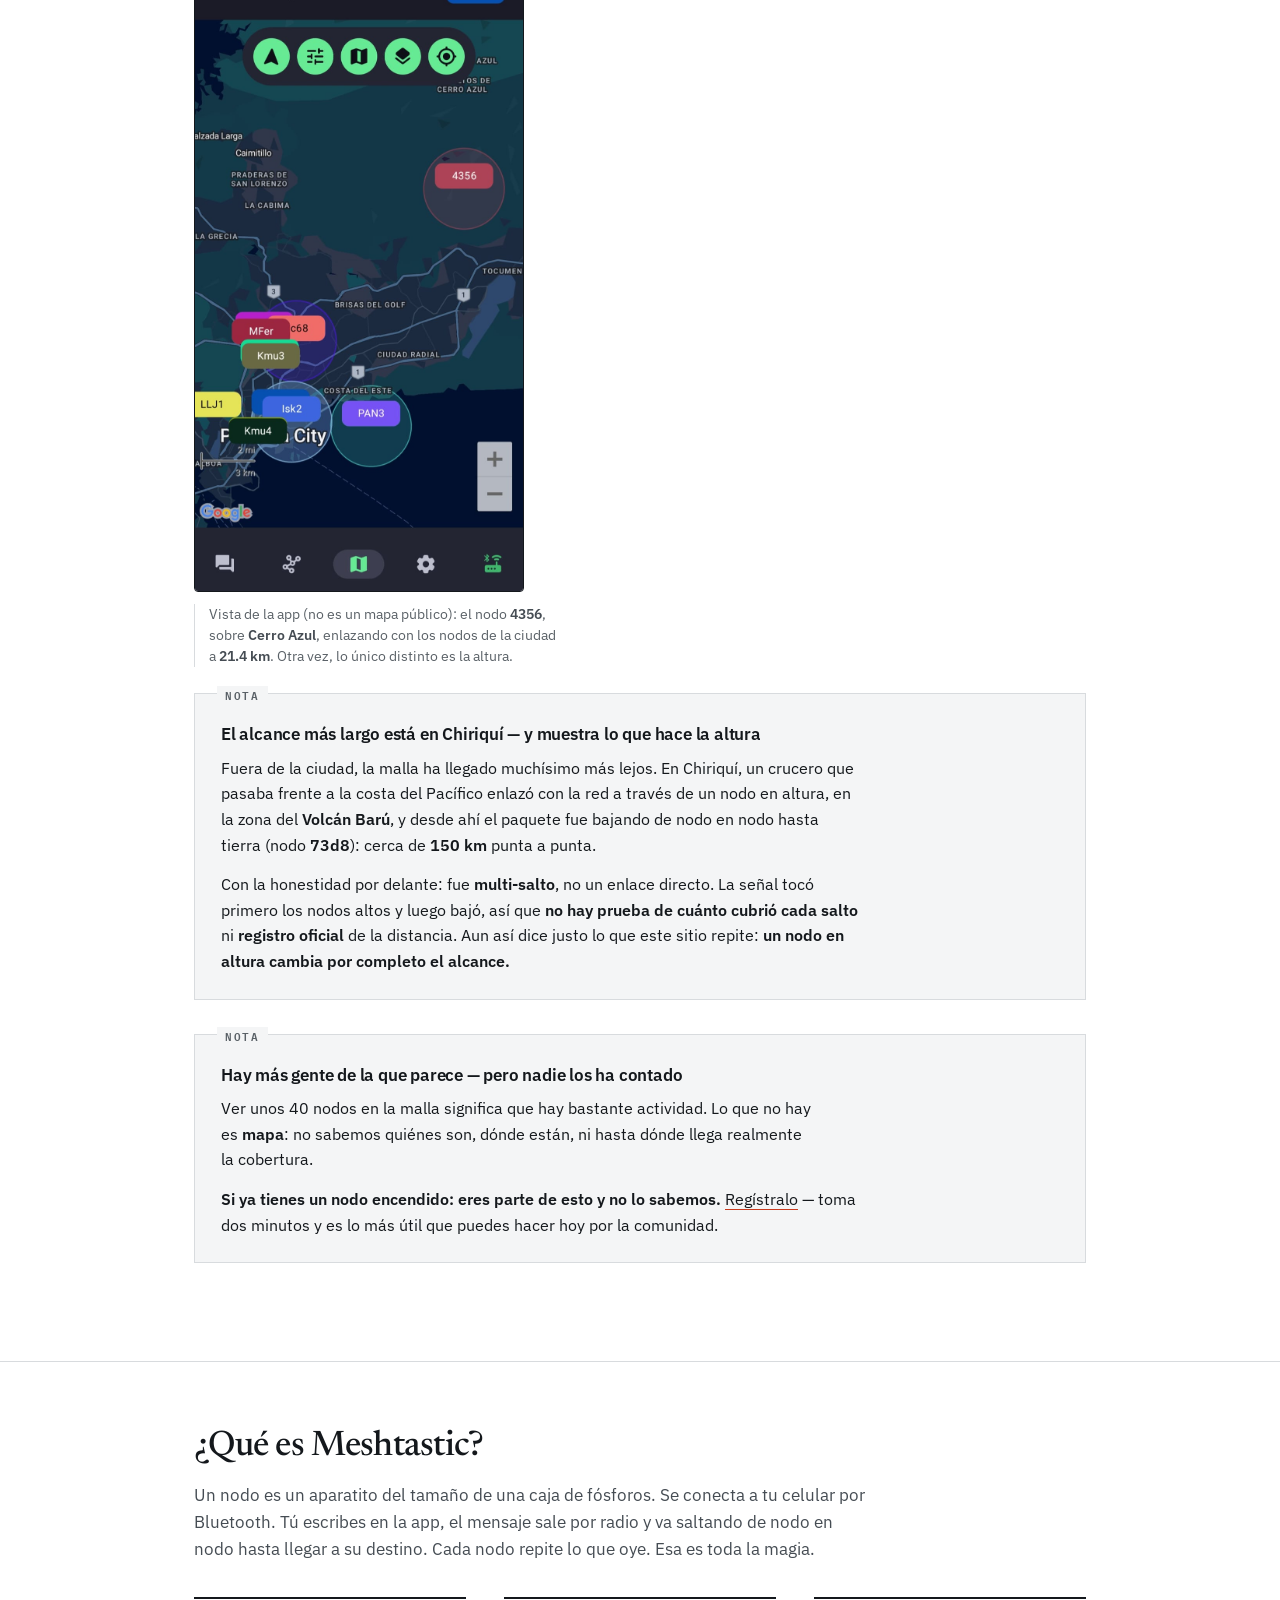
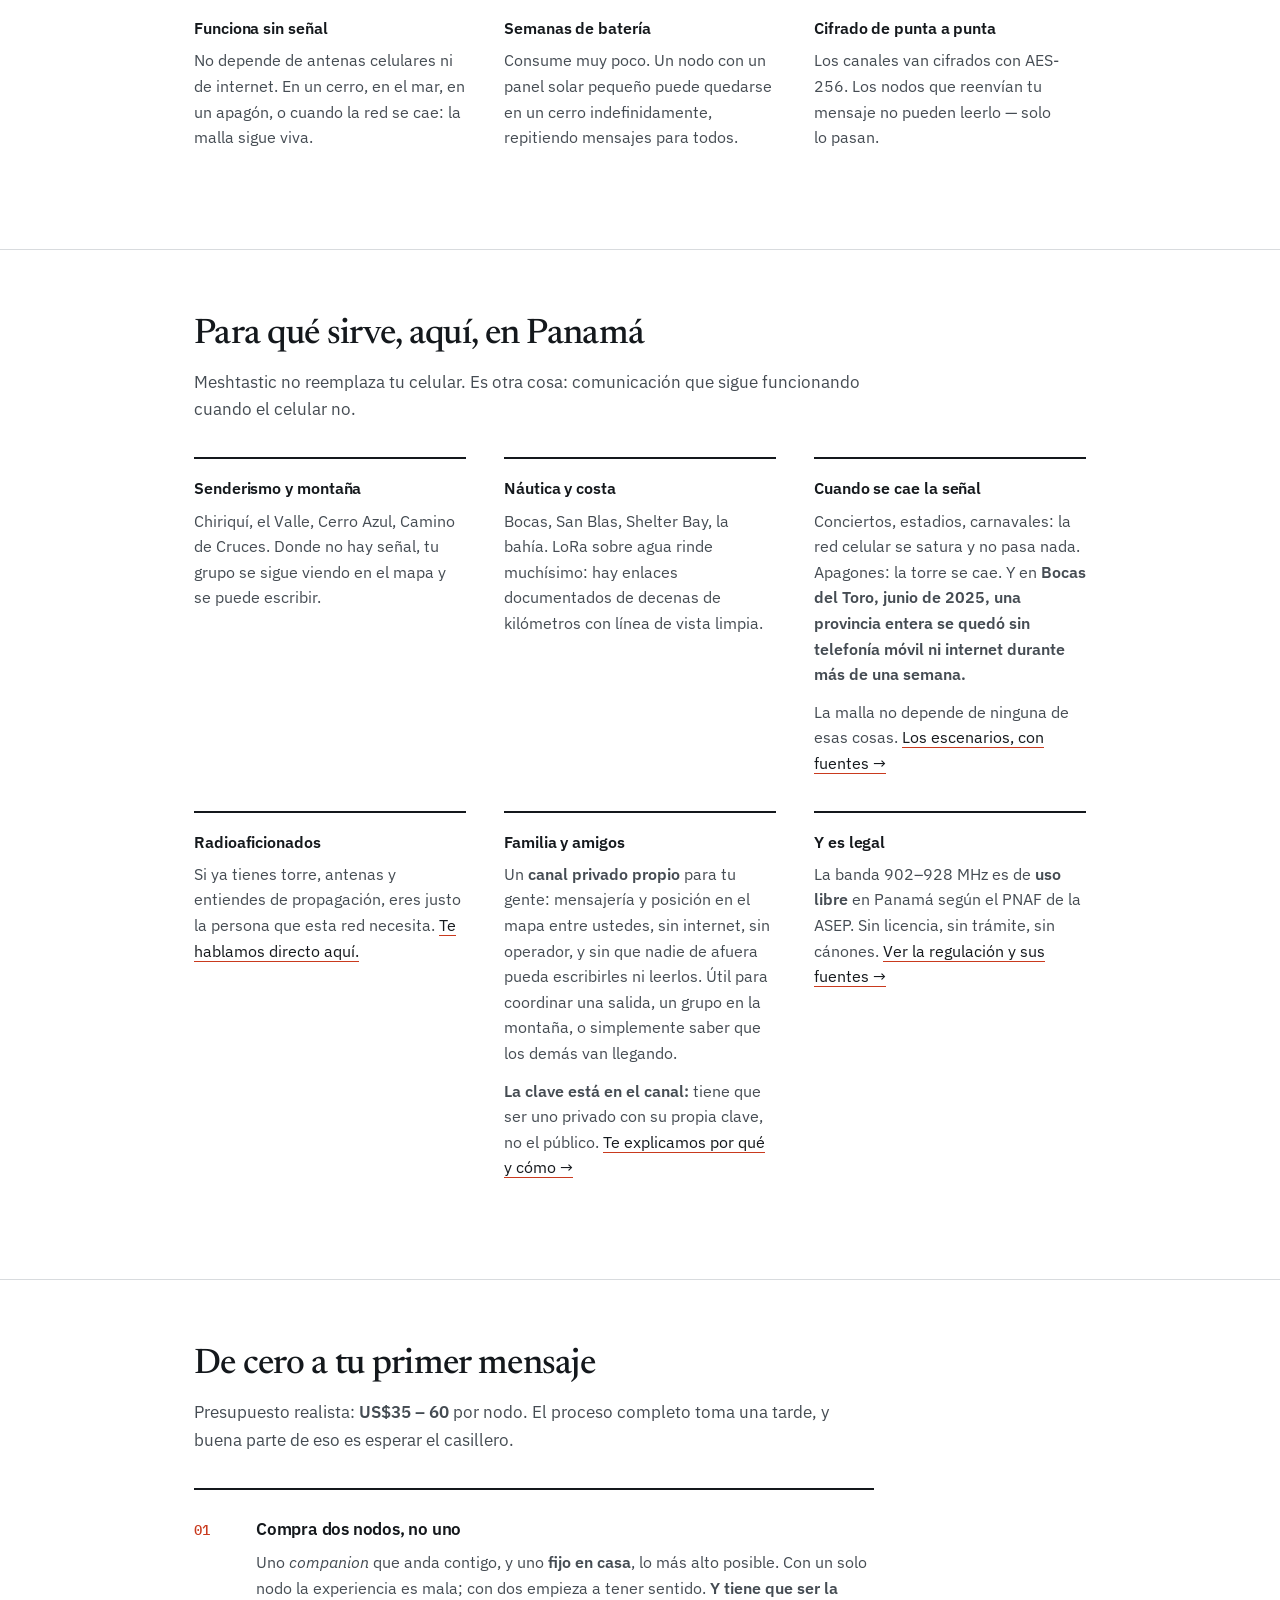
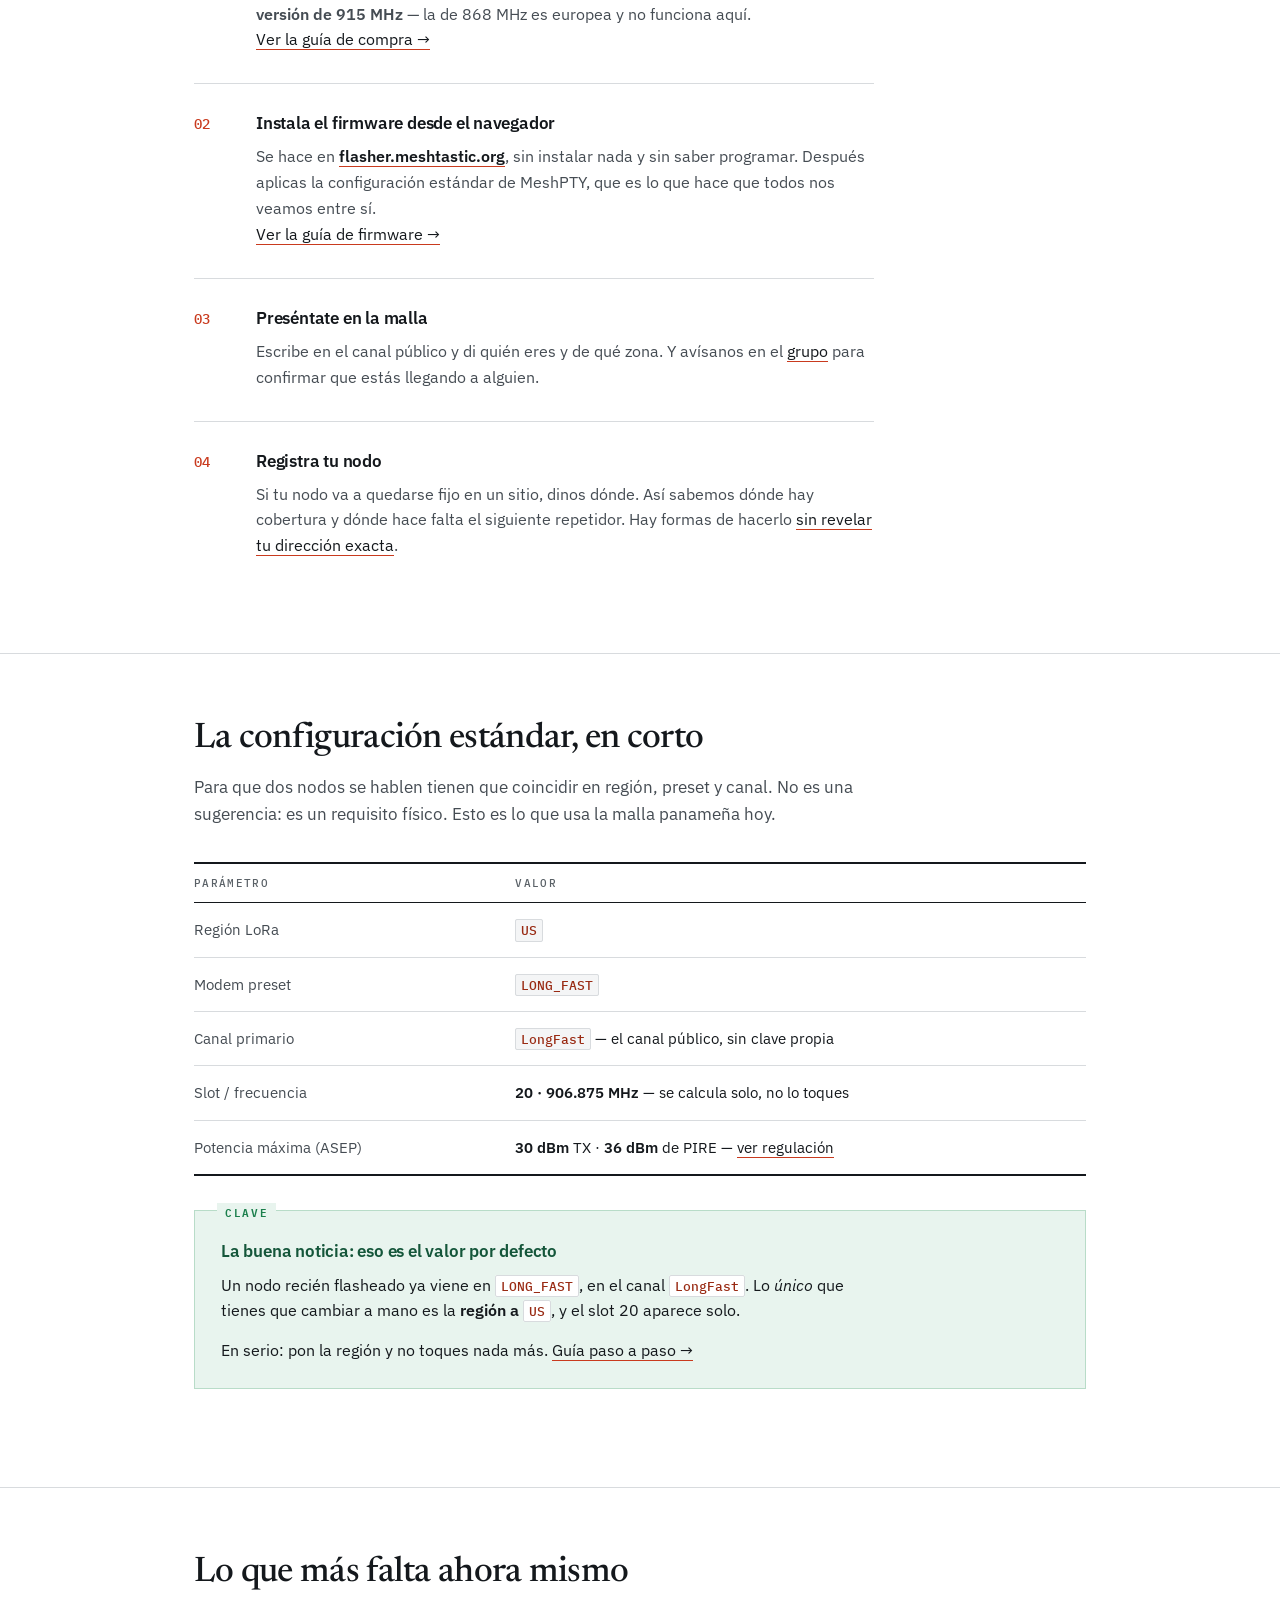
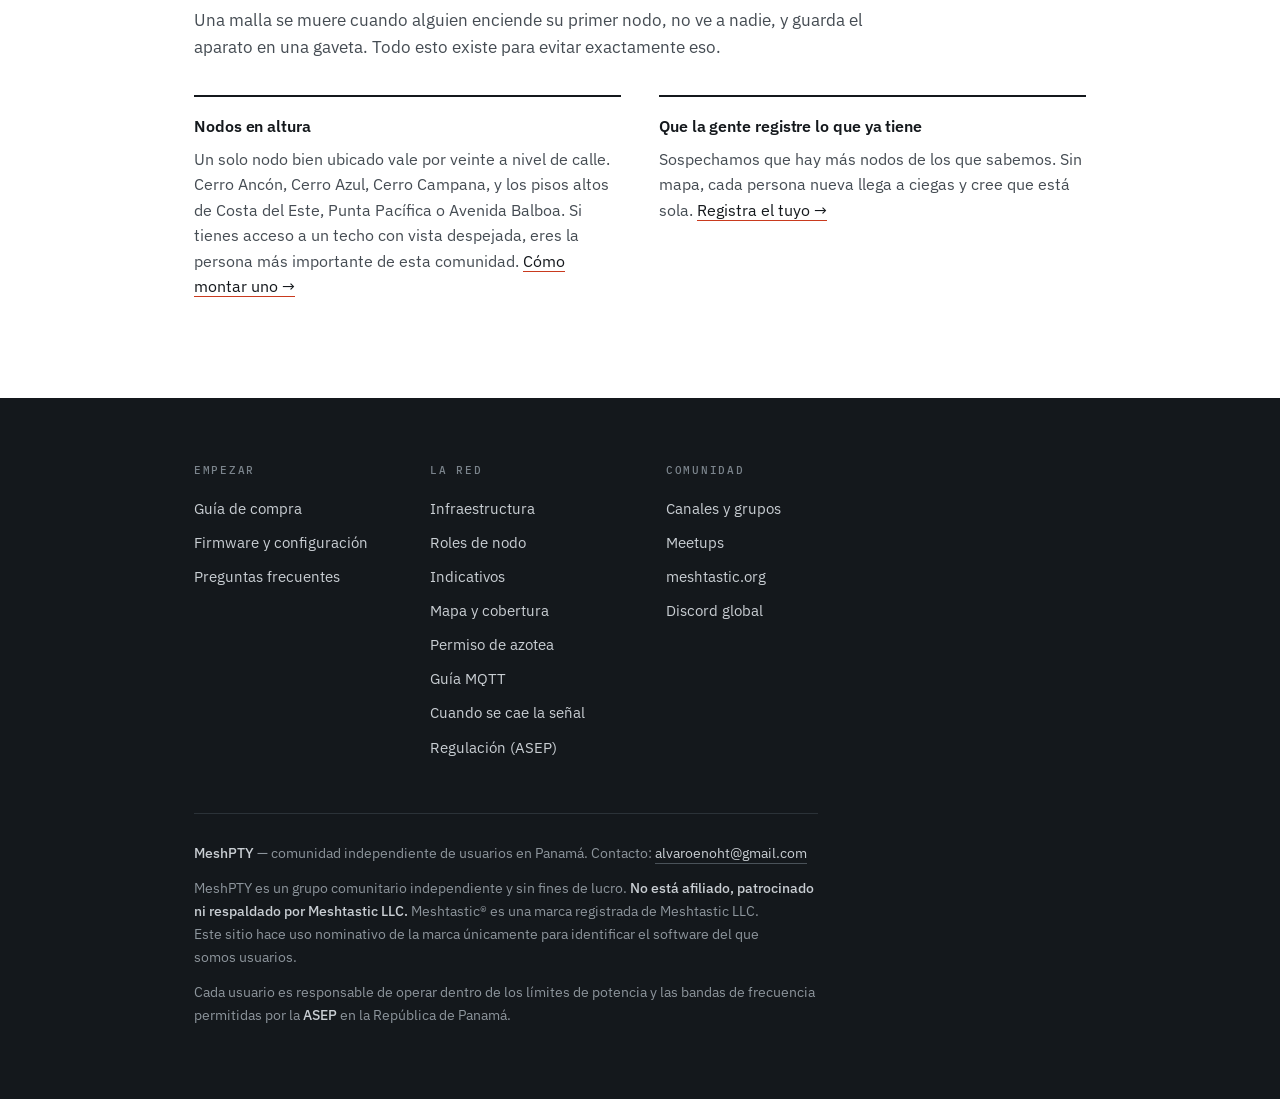
==== commit 3c5fbf6d: "feat: agregar guia de indicativos para nodos Convencion opcional de 4 caracteres (2 letras de operad" ====
--- a/index.html
+++ b/index.html
@@ -39,6 +39,7 @@
         <div class="drop">
           <a href="nodos-fijos.html">Infraestructura</a>
           <a href="roles.html">Roles de nodo</a>
+          <a href="indicativos.html">Indicativos</a>
           <a href="mapa.html">Mapa y cobertura</a>
           <a href="carta-azotea.html">Permiso de azotea</a>
           <a href="mqtt.html">MQTT</a>
@@ -431,6 +432,7 @@
         <h4>La red</h4>
         <a href="nodos-fijos.html">Infraestructura</a>
         <a href="roles.html">Roles de nodo</a>
+        <a href="indicativos.html">Indicativos</a>
         <a href="mapa.html">Mapa y cobertura</a>
         <a href="carta-azotea.html">Permiso de azotea</a>
         <a href="mqtt.html">Guía MQTT</a>
--- a/styles.css
+++ b/styles.css
@@ -1021,3 +1021,100 @@
 /* Sí / No en tablas de compatibilidad */
 table.tbl td.y{color:var(--live);font-weight:600}
 table.tbl td.n{color:var(--signal);font-weight:600}
+
+/* ============================================================
+   INDICATIVOS — anatomía del nombre corto de 4 bytes.
+   Solo lo usa indicativos.html; el resto es sistema base.
+   ============================================================ */
+.ind-stage{
+  border:1px solid var(--rule);
+  background:var(--paper-2);
+  padding:34px 26px 26px;
+  margin:0 0 26px;
+  text-align:center;
+}
+.ind-screen{
+  font-family:var(--font-mono);
+  font-size:.68rem;letter-spacing:.16em;text-transform:uppercase;
+  color:var(--ink-3);margin:0 0 20px;
+}
+.ind-screen .lv{color:var(--live)}
+.ind-tag{
+  font-family:var(--font-mono);font-weight:600;
+  font-size:clamp(3.2rem,13vw,5.6rem);line-height:1;letter-spacing:.02em;
+  color:var(--ink);margin:0;
+}
+.ind-tag .op{color:var(--signal)}
+.ind-brace{
+  display:flex;margin:10px auto 0;max-width:9ch;
+  font-family:var(--font-mono);font-size:.7rem;letter-spacing:.08em;
+  color:var(--ink-3);text-transform:uppercase;
+}
+.ind-brace span{flex:1}
+
+/* listas de nodos simuladas (el "antes y después") */
+.ind-list{list-style:none;margin:0;padding:0}
+.ind-list li{
+  display:flex;gap:12px;align-items:baseline;
+  padding:9px 0;border-bottom:1px solid var(--rule);
+  font-size:.92rem;color:var(--ink-2);
+}
+.ind-list li:last-child{border-bottom:0}
+.ind-list .sn{
+  font-family:var(--font-mono);font-weight:600;color:var(--ink);
+  min-width:5.5ch;flex:none;
+}
+.ind-list .q{color:var(--ink-3);font-style:italic}
+
+/* quién contesta: la columna que importa */
+.who{font-family:var(--font-mono);font-size:.8rem;letter-spacing:.02em}
+.who-persona{color:var(--live);font-weight:600}
+.who-infra{color:var(--ink-3)}
+
+/* nombre largo de ejemplo */
+.ind-long{
+  font-family:var(--font-mono);font-weight:600;
+  font-size:clamp(1.05rem,3.4vw,1.5rem);letter-spacing:.01em;
+  color:var(--ink);margin:0;
+}
+.ind-long .op{color:var(--signal)}
+.ind-long .tags{color:var(--live)}
+
+/* fichas de ejemplo */
+.ind-ex{
+  display:grid;gap:0;
+  grid-template-columns:repeat(auto-fit,minmax(230px,1fr));
+  column-gap:38px;
+}
+.ind-ct{
+  font-family:var(--font-mono);font-weight:600;
+  font-size:2rem;line-height:1;letter-spacing:.02em;
+  margin:0 0 14px;color:var(--ink);
+}
+.ind-ct .op{color:var(--signal)}
+.ind-dl{margin:0;font-size:.9rem}
+.ind-dl dt{
+  font-family:var(--font-mono);
+  font-size:.66rem;letter-spacing:.14em;text-transform:uppercase;
+  color:var(--ink-3);margin-top:10px;
+}
+.ind-dl dt:first-child{margin-top:0}
+.ind-dl dd{margin:2px 0 0;color:var(--ink-2)}
+.ind-dl dd.persona{color:var(--live);font-weight:600}
+
+/* glosario de etiquetas de rol */
+.ind-gloss{
+  display:grid;gap:0;
+  grid-template-columns:repeat(auto-fit,minmax(240px,1fr));
+  column-gap:38px;
+}
+.ind-gloss div{
+  display:flex;gap:14px;align-items:baseline;
+  padding:14px 0;border-bottom:1px solid var(--rule);
+}
+.ind-gloss .gt{
+  font-family:var(--font-mono);font-weight:600;color:var(--signal);
+  min-width:3ch;flex:none;
+}
+.ind-gloss b{display:block;font-size:.95rem}
+.ind-gloss span.d{font-size:.88rem;color:var(--ink-2);line-height:1.5}
